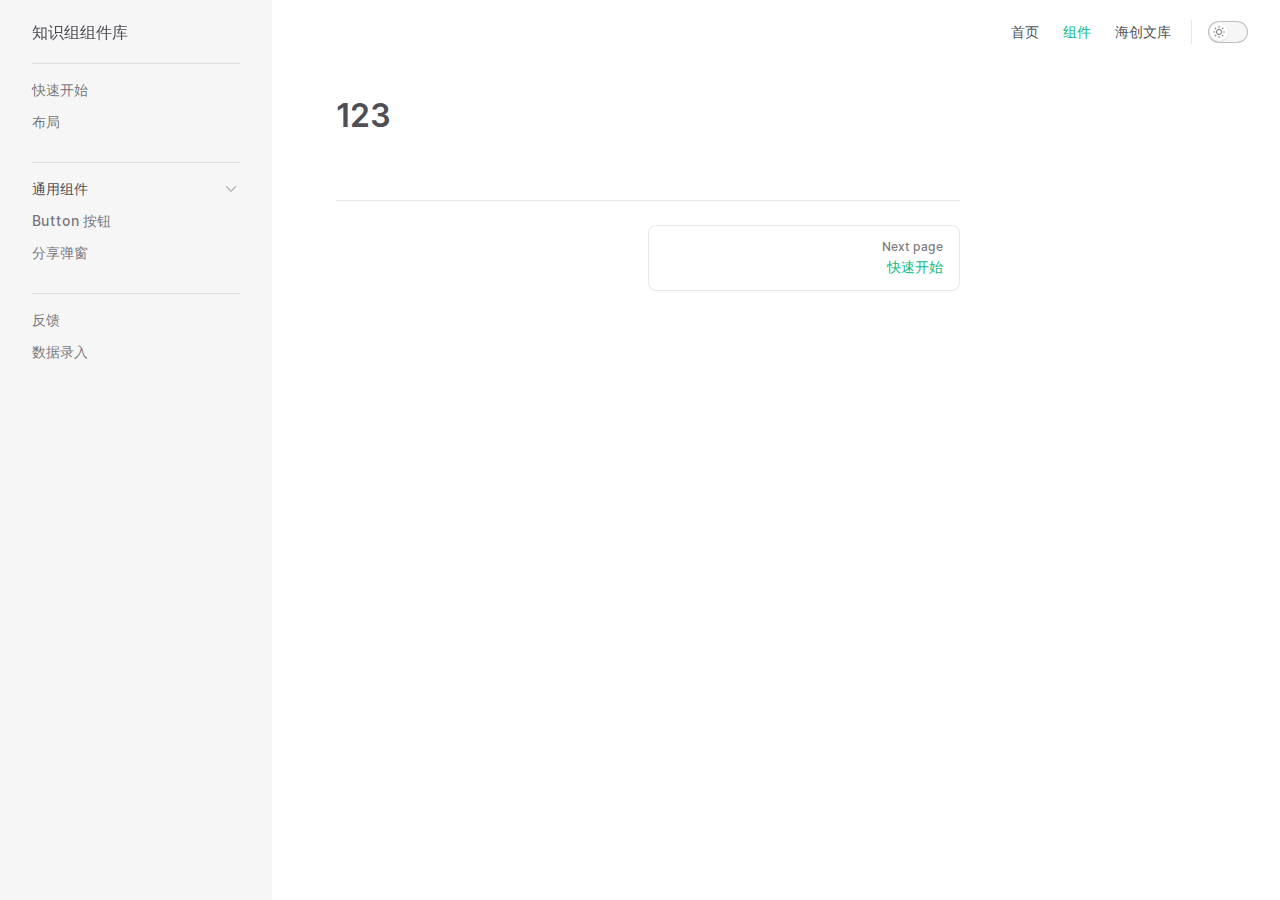
==== components/index.html @ 42d9f1ba "git:pull" ====
<!DOCTYPE html>
<html lang="en-US" dir="ltr">
  <head>
    <meta charset="utf-8">
    <meta name="viewport" content="width=device-width,initial-scale=1">
    <title>123 | hczy-ui</title>
    <meta name="description" content="A VitePress site">
    <link rel="preload stylesheet" href="/assets/style.53aad2ac.css" as="style">
    <link rel="modulepreload" href="/assets/app.c8b54fea.js">
    <link rel="modulepreload" href="/assets/components_index.md.b02fc801.lean.js">
    
    <script id="check-dark-light">(()=>{const e=localStorage.getItem("vitepress-theme-appearance")||"",a=window.matchMedia("(prefers-color-scheme: dark)").matches;(!e||e==="auto"?a:e==="dark")&&document.documentElement.classList.add("dark")})();</script>
  </head>
  <body>
    <div id="app"><div class="Layout" data-v-35c26ed0><!--[--><!--]--><!--[--><span tabindex="-1" data-v-6541619d></span><a href="#VPContent" class="VPSkipLink visually-hidden" data-v-6541619d> Skip to content </a><!--]--><!----><header class="VPNav" data-v-35c26ed0 data-v-e6cbc882><div class="VPNavBar has-sidebar" data-v-e6cbc882 data-v-6816e725><div class="container" data-v-6816e725><div class="title" data-v-6816e725><div class="VPNavBarTitle has-sidebar" data-v-6816e725 data-v-07f332f5><a class="title" href="/" data-v-07f332f5><!--[--><!--]--><!----><!--[-->知识组组件库<!--]--><!--[--><!--]--></a></div></div><div class="content" data-v-6816e725><div class="curtain" data-v-6816e725></div><div class="content-body" data-v-6816e725><!--[--><!--]--><!----><nav aria-labelledby="main-nav-aria-label" class="VPNavBarMenu menu" data-v-6816e725 data-v-8c1210cd><span id="main-nav-aria-label" class="visually-hidden" data-v-8c1210cd>Main Navigation</span><!--[--><!--[--><a class="VPLink link VPNavBarMenuLink" href="/" data-v-8c1210cd data-v-b1c957cc data-v-ef7fca0d><!--[-->首页<!--]--><!----></a><!--]--><!--[--><a class="VPLink link VPNavBarMenuLink active" href="/components/" data-v-8c1210cd data-v-b1c957cc data-v-ef7fca0d><!--[-->组件<!--]--><!----></a><!--]--><!--[--><a class="VPLink link VPNavBarMenuLink" href="https://github.com/..." target="_blank" rel="noreferrer" data-v-8c1210cd data-v-b1c957cc data-v-ef7fca0d><!--[-->海创文库<!--]--><!----></a><!--]--><!--]--></nav><!----><div class="VPNavBarAppearance appearance" data-v-6816e725 data-v-dcaa1253><button class="VPSwitch VPSwitchAppearance" type="button" role="switch" aria-label="toggle dark mode" aria-checked="false" data-v-dcaa1253 data-v-19ba3a77 data-v-4787c10a><span class="check" data-v-4787c10a><span class="icon" data-v-4787c10a><!--[--><svg xmlns="http://www.w3.org/2000/svg" aria-hidden="true" focusable="false" viewbox="0 0 24 24" class="sun" data-v-19ba3a77><path d="M12,18c-3.3,0-6-2.7-6-6s2.7-6,6-6s6,2.7,6,6S15.3,18,12,18zM12,8c-2.2,0-4,1.8-4,4c0,2.2,1.8,4,4,4c2.2,0,4-1.8,4-4C16,9.8,14.2,8,12,8z"></path><path d="M12,4c-0.6,0-1-0.4-1-1V1c0-0.6,0.4-1,1-1s1,0.4,1,1v2C13,3.6,12.6,4,12,4z"></path><path d="M12,24c-0.6,0-1-0.4-1-1v-2c0-0.6,0.4-1,1-1s1,0.4,1,1v2C13,23.6,12.6,24,12,24z"></path><path d="M5.6,6.6c-0.3,0-0.5-0.1-0.7-0.3L3.5,4.9c-0.4-0.4-0.4-1,0-1.4s1-0.4,1.4,0l1.4,1.4c0.4,0.4,0.4,1,0,1.4C6.2,6.5,5.9,6.6,5.6,6.6z"></path><path d="M19.8,20.8c-0.3,0-0.5-0.1-0.7-0.3l-1.4-1.4c-0.4-0.4-0.4-1,0-1.4s1-0.4,1.4,0l1.4,1.4c0.4,0.4,0.4,1,0,1.4C20.3,20.7,20,20.8,19.8,20.8z"></path><path d="M3,13H1c-0.6,0-1-0.4-1-1s0.4-1,1-1h2c0.6,0,1,0.4,1,1S3.6,13,3,13z"></path><path d="M23,13h-2c-0.6,0-1-0.4-1-1s0.4-1,1-1h2c0.6,0,1,0.4,1,1S23.6,13,23,13z"></path><path d="M4.2,20.8c-0.3,0-0.5-0.1-0.7-0.3c-0.4-0.4-0.4-1,0-1.4l1.4-1.4c0.4-0.4,1-0.4,1.4,0s0.4,1,0,1.4l-1.4,1.4C4.7,20.7,4.5,20.8,4.2,20.8z"></path><path d="M18.4,6.6c-0.3,0-0.5-0.1-0.7-0.3c-0.4-0.4-0.4-1,0-1.4l1.4-1.4c0.4-0.4,1-0.4,1.4,0s0.4,1,0,1.4l-1.4,1.4C18.9,6.5,18.6,6.6,18.4,6.6z"></path></svg><svg xmlns="http://www.w3.org/2000/svg" aria-hidden="true" focusable="false" viewbox="0 0 24 24" class="moon" data-v-19ba3a77><path d="M12.1,22c-0.3,0-0.6,0-0.9,0c-5.5-0.5-9.5-5.4-9-10.9c0.4-4.8,4.2-8.6,9-9c0.4,0,0.8,0.2,1,0.5c0.2,0.3,0.2,0.8-0.1,1.1c-2,2.7-1.4,6.4,1.3,8.4c2.1,1.6,5,1.6,7.1,0c0.3-0.2,0.7-0.3,1.1-0.1c0.3,0.2,0.5,0.6,0.5,1c-0.2,2.7-1.5,5.1-3.6,6.8C16.6,21.2,14.4,22,12.1,22zM9.3,4.4c-2.9,1-5,3.6-5.2,6.8c-0.4,4.4,2.8,8.3,7.2,8.7c2.1,0.2,4.2-0.4,5.8-1.8c1.1-0.9,1.9-2.1,2.4-3.4c-2.5,0.9-5.3,0.5-7.5-1.1C9.2,11.4,8.1,7.7,9.3,4.4z"></path></svg><!--]--></span></span></button></div><!----><div class="VPFlyout VPNavBarExtra extra" data-v-6816e725 data-v-fc88e319 data-v-a99ef5df><button type="button" class="button" aria-haspopup="true" aria-expanded="false" aria-label="extra navigation" data-v-a99ef5df><svg xmlns="http://www.w3.org/2000/svg" aria-hidden="true" focusable="false" viewbox="0 0 24 24" class="icon" data-v-a99ef5df><circle cx="12" cy="12" r="2"></circle><circle cx="19" cy="12" r="2"></circle><circle cx="5" cy="12" r="2"></circle></svg></button><div class="menu" data-v-a99ef5df><div class="VPMenu" data-v-a99ef5df data-v-aa92d9ba><!----><!--[--><!--[--><!----><div class="group" data-v-fc88e319><div class="item appearance" data-v-fc88e319><p class="label" data-v-fc88e319>Appearance</p><div class="appearance-action" data-v-fc88e319><button class="VPSwitch VPSwitchAppearance" type="button" role="switch" aria-label="toggle dark mode" aria-checked="false" data-v-fc88e319 data-v-19ba3a77 data-v-4787c10a><span class="check" data-v-4787c10a><span class="icon" data-v-4787c10a><!--[--><svg xmlns="http://www.w3.org/2000/svg" aria-hidden="true" focusable="false" viewbox="0 0 24 24" class="sun" data-v-19ba3a77><path d="M12,18c-3.3,0-6-2.7-6-6s2.7-6,6-6s6,2.7,6,6S15.3,18,12,18zM12,8c-2.2,0-4,1.8-4,4c0,2.2,1.8,4,4,4c2.2,0,4-1.8,4-4C16,9.8,14.2,8,12,8z"></path><path d="M12,4c-0.6,0-1-0.4-1-1V1c0-0.6,0.4-1,1-1s1,0.4,1,1v2C13,3.6,12.6,4,12,4z"></path><path d="M12,24c-0.6,0-1-0.4-1-1v-2c0-0.6,0.4-1,1-1s1,0.4,1,1v2C13,23.6,12.6,24,12,24z"></path><path d="M5.6,6.6c-0.3,0-0.5-0.1-0.7-0.3L3.5,4.9c-0.4-0.4-0.4-1,0-1.4s1-0.4,1.4,0l1.4,1.4c0.4,0.4,0.4,1,0,1.4C6.2,6.5,5.9,6.6,5.6,6.6z"></path><path d="M19.8,20.8c-0.3,0-0.5-0.1-0.7-0.3l-1.4-1.4c-0.4-0.4-0.4-1,0-1.4s1-0.4,1.4,0l1.4,1.4c0.4,0.4,0.4,1,0,1.4C20.3,20.7,20,20.8,19.8,20.8z"></path><path d="M3,13H1c-0.6,0-1-0.4-1-1s0.4-1,1-1h2c0.6,0,1,0.4,1,1S3.6,13,3,13z"></path><path d="M23,13h-2c-0.6,0-1-0.4-1-1s0.4-1,1-1h2c0.6,0,1,0.4,1,1S23.6,13,23,13z"></path><path d="M4.2,20.8c-0.3,0-0.5-0.1-0.7-0.3c-0.4-0.4-0.4-1,0-1.4l1.4-1.4c0.4-0.4,1-0.4,1.4,0s0.4,1,0,1.4l-1.4,1.4C4.7,20.7,4.5,20.8,4.2,20.8z"></path><path d="M18.4,6.6c-0.3,0-0.5-0.1-0.7-0.3c-0.4-0.4-0.4-1,0-1.4l1.4-1.4c0.4-0.4,1-0.4,1.4,0s0.4,1,0,1.4l-1.4,1.4C18.9,6.5,18.6,6.6,18.4,6.6z"></path></svg><svg xmlns="http://www.w3.org/2000/svg" aria-hidden="true" focusable="false" viewbox="0 0 24 24" class="moon" data-v-19ba3a77><path d="M12.1,22c-0.3,0-0.6,0-0.9,0c-5.5-0.5-9.5-5.4-9-10.9c0.4-4.8,4.2-8.6,9-9c0.4,0,0.8,0.2,1,0.5c0.2,0.3,0.2,0.8-0.1,1.1c-2,2.7-1.4,6.4,1.3,8.4c2.1,1.6,5,1.6,7.1,0c0.3-0.2,0.7-0.3,1.1-0.1c0.3,0.2,0.5,0.6,0.5,1c-0.2,2.7-1.5,5.1-3.6,6.8C16.6,21.2,14.4,22,12.1,22zM9.3,4.4c-2.9,1-5,3.6-5.2,6.8c-0.4,4.4,2.8,8.3,7.2,8.7c2.1,0.2,4.2-0.4,5.8-1.8c1.1-0.9,1.9-2.1,2.4-3.4c-2.5,0.9-5.3,0.5-7.5-1.1C9.2,11.4,8.1,7.7,9.3,4.4z"></path></svg><!--]--></span></span></button></div></div></div><!----><!--]--><!--]--></div></div></div><!--[--><!--]--><button type="button" class="VPNavBarHamburger hamburger" aria-label="mobile navigation" aria-expanded="false" aria-controls="VPNavScreen" data-v-6816e725 data-v-3ee3f76e><span class="container" data-v-3ee3f76e><span class="top" data-v-3ee3f76e></span><span class="middle" data-v-3ee3f76e></span><span class="bottom" data-v-3ee3f76e></span></span></button></div></div></div></div><!----></header><div class="VPLocalNav" data-v-35c26ed0 data-v-d2ea4520><button class="menu" aria-expanded="false" aria-controls="VPSidebarNav" data-v-d2ea4520><svg xmlns="http://www.w3.org/2000/svg" aria-hidden="true" focusable="false" viewbox="0 0 24 24" class="menu-icon" data-v-d2ea4520><path d="M17,11H3c-0.6,0-1-0.4-1-1s0.4-1,1-1h14c0.6,0,1,0.4,1,1S17.6,11,17,11z"></path><path d="M21,7H3C2.4,7,2,6.6,2,6s0.4-1,1-1h18c0.6,0,1,0.4,1,1S21.6,7,21,7z"></path><path d="M21,15H3c-0.6,0-1-0.4-1-1s0.4-1,1-1h18c0.6,0,1,0.4,1,1S21.6,15,21,15z"></path><path d="M17,19H3c-0.6,0-1-0.4-1-1s0.4-1,1-1h14c0.6,0,1,0.4,1,1S17.6,19,17,19z"></path></svg><span class="menu-text" data-v-d2ea4520>Menu</span></button><a class="top-link" href="#" data-v-d2ea4520>Return to top</a></div><aside class="VPSidebar" data-v-35c26ed0 data-v-ff3e8127><div class="curtain" data-v-ff3e8127></div><nav class="nav" id="VPSidebarNav" aria-labelledby="sidebar-aria-label" tabindex="-1" data-v-ff3e8127><span class="visually-hidden" id="sidebar-aria-label" data-v-ff3e8127> Sidebar Navigation </span><!--[--><!--]--><!--[--><div class="group" data-v-ff3e8127><section class="VPSidebarItem level-0" data-v-ff3e8127 data-v-0921876a><!----><div class="items" data-v-0921876a><!--[--><div class="VPSidebarItem level-1 is-link" data-v-0921876a data-v-0921876a><div class="item" data-v-0921876a><div class="indicator" data-v-0921876a></div><a class="VPLink link link" href="/" data-v-0921876a data-v-ef7fca0d><!--[--><p class="text" data-v-0921876a>快速开始</p><!--]--><!----></a><!----></div><!----></div><div class="VPSidebarItem level-1 is-link" data-v-0921876a data-v-0921876a><div class="item" data-v-0921876a><div class="indicator" data-v-0921876a></div><a class="VPLink link link" href="/" data-v-0921876a data-v-ef7fca0d><!--[--><p class="text" data-v-0921876a>布局</p><!--]--><!----></a><!----></div><!----></div><!--]--></div></section></div><div class="group" data-v-ff3e8127><section class="VPSidebarItem level-0 collapsible" data-v-ff3e8127 data-v-0921876a><div class="item" role="button" data-v-0921876a><div class="indicator" data-v-0921876a></div><a class="VPLink link" data-v-0921876a data-v-ef7fca0d><!--[--><h2 class="text" data-v-0921876a>通用组件</h2><!--]--><!----></a><div class="caret" role="button" data-v-0921876a><svg xmlns="http://www.w3.org/2000/svg" aria-hidden="true" focusable="false" viewbox="0 0 24 24" class="caret-icon" data-v-0921876a><path d="M9,19c-0.3,0-0.5-0.1-0.7-0.3c-0.4-0.4-0.4-1,0-1.4l5.3-5.3L8.3,6.7c-0.4-0.4-0.4-1,0-1.4s1-0.4,1.4,0l6,6c0.4,0.4,0.4,1,0,1.4l-6,6C9.5,18.9,9.3,19,9,19z"></path></svg></div></div><div class="items" data-v-0921876a><!--[--><div class="VPSidebarItem level-1 is-link" data-v-0921876a data-v-0921876a><div class="item" data-v-0921876a><div class="indicator" data-v-0921876a></div><a class="VPLink link link" href="/components/button/" data-v-0921876a data-v-ef7fca0d><!--[--><p class="text" data-v-0921876a>Button 按钮</p><!--]--><!----></a><!----></div><!----></div><div class="VPSidebarItem level-1 is-link" data-v-0921876a data-v-0921876a><div class="item" data-v-0921876a><div class="indicator" data-v-0921876a></div><a class="VPLink link link" href="/" data-v-0921876a data-v-ef7fca0d><!--[--><p class="text" data-v-0921876a>分享弹窗</p><!--]--><!----></a><!----></div><!----></div><!--]--></div></section></div><div class="group" data-v-ff3e8127><section class="VPSidebarItem level-0" data-v-ff3e8127 data-v-0921876a><!----><div class="items" data-v-0921876a><!--[--><div class="VPSidebarItem level-1" data-v-0921876a data-v-0921876a><div class="item" role="button" data-v-0921876a><div class="indicator" data-v-0921876a></div><a class="VPLink link" data-v-0921876a data-v-ef7fca0d><!--[--><p class="text" data-v-0921876a>反馈</p><!--]--><!----></a><!----></div><!----></div><div class="VPSidebarItem level-1" data-v-0921876a data-v-0921876a><div class="item" role="button" data-v-0921876a><div class="indicator" data-v-0921876a></div><a class="VPLink link" data-v-0921876a data-v-ef7fca0d><!--[--><p class="text" data-v-0921876a>数据录入</p><!--]--><!----></a><!----></div><!----></div><!--]--></div></section></div><!--]--><!--[--><!--]--></nav></aside><div class="VPContent has-sidebar" id="VPContent" data-v-35c26ed0 data-v-f204a556><div class="VPDoc has-sidebar has-aside" data-v-f204a556 data-v-3bc36cd4><div class="container" data-v-3bc36cd4><div class="aside" data-v-3bc36cd4><div class="aside-curtain" data-v-3bc36cd4></div><div class="aside-container" data-v-3bc36cd4><div class="aside-content" data-v-3bc36cd4><div class="VPDocAside" data-v-3bc36cd4 data-v-aeb160ab><!--[--><!--]--><!--[--><!--]--><div class="VPDocAsideOutline" data-v-aeb160ab data-v-89759b19><div class="content" data-v-89759b19><div class="outline-marker" data-v-89759b19></div><div class="outline-title" data-v-89759b19>In hac pagina</div><nav aria-labelledby="doc-outline-aria-label" data-v-89759b19><span class="visually-hidden" id="doc-outline-aria-label" data-v-89759b19> Table of Contents for current page </span><ul class="root" data-v-89759b19 data-v-a5b9d66e><!--[--><!--]--></ul></nav></div></div><!--[--><!--]--><div class="spacer" data-v-aeb160ab></div><!--[--><!--]--><!----><!--[--><!--]--><!--[--><!--]--></div></div></div></div><div class="content" data-v-3bc36cd4><div class="content-container" data-v-3bc36cd4><!--[--><!--]--><main class="main" data-v-3bc36cd4><div style="position:relative;" class="vp-doc _components_index" data-v-3bc36cd4><div><h1 id="_123" tabindex="-1">123 <a class="header-anchor" href="#_123" aria-hidden="true">#</a></h1></div></div></main><!--[--><!--]--><footer class="VPDocFooter" data-v-3bc36cd4 data-v-ddb87cfe><!----><div class="prev-next" data-v-ddb87cfe><div class="pager" data-v-ddb87cfe><!----></div><div class="pager" data-v-ddb87cfe><a class="pager-link next" href="/" data-v-ddb87cfe><span class="desc" data-v-ddb87cfe>Next page</span><span class="title" data-v-ddb87cfe>快速开始</span></a></div></div></footer><!--[--><!--]--></div></div></div></div></div><!----><!--[--><!--]--></div></div>
    <script>__VP_HASH_MAP__ = JSON.parse("{\"components_index.md\":\"b02fc801\",\"index.md\":\"1f86c9ad\",\"components_button_index.md\":\"ef68890c\"}")</script>
    <script type="module" async src="/assets/app.c8b54fea.js"></script>
    
  </body>
</html>
---- assets/style.53aad2ac.css ----
@font-face{font-family:Inter var;font-weight:100 900;font-display:swap;font-style:normal;font-named-instance:"Regular";src:url(/assets/inter-roman-cyrillic.5f2c6c8c.woff2) format("woff2");unicode-range:U+0301,U+0400-045F,U+0490-0491,U+04B0-04B1,U+2116}@font-face{font-family:Inter var;font-weight:100 900;font-display:swap;font-style:normal;font-named-instance:"Regular";src:url(/assets/inter-roman-cyrillic-ext.e75737ce.woff2) format("woff2");unicode-range:U+0460-052F,U+1C80-1C88,U+20B4,U+2DE0-2DFF,U+A640-A69F,U+FE2E-FE2F}@font-face{font-family:Inter var;font-weight:100 900;font-display:swap;font-style:normal;font-named-instance:"Regular";src:url(/assets/inter-roman-greek.d5a6d92a.woff2) format("woff2");unicode-range:U+0370-03FF}@font-face{font-family:Inter var;font-weight:100 900;font-display:swap;font-style:normal;font-named-instance:"Regular";src:url(/assets/inter-roman-greek-ext.ab0619bc.woff2) format("woff2");unicode-range:U+1F00-1FFF}@font-face{font-family:Inter var;font-weight:100 900;font-display:swap;font-style:normal;font-named-instance:"Regular";src:url(/assets/inter-roman-latin.2ed14f66.woff2) format("woff2");unicode-range:U+0000-00FF,U+0131,U+0152-0153,U+02BB-02BC,U+02C6,U+02DA,U+02DC,U+2000-206F,U+2074,U+20AC,U+2122,U+2191,U+2193,U+2212,U+2215,U+FEFF,U+FFFD}@font-face{font-family:Inter var;font-weight:100 900;font-display:swap;font-style:normal;font-named-instance:"Regular";src:url(/assets/inter-roman-latin-ext.0030eebd.woff2) format("woff2");unicode-range:U+0100-024F,U+0259,U+1E00-1EFF,U+2020,U+20A0-20AB,U+20AD-20CF,U+2113,U+2C60-2C7F,U+A720-A7FF}@font-face{font-family:Inter var;font-weight:100 900;font-display:swap;font-style:normal;font-named-instance:"Regular";src:url(/assets/inter-roman-vietnamese.14ce25a6.woff2) format("woff2");unicode-range:U+0102-0103,U+0110-0111,U+0128-0129,U+0168-0169,U+01A0-01A1,U+01AF-01B0,U+1EA0-1EF9,U+20AB}@font-face{font-family:Inter var;font-weight:100 900;font-display:swap;font-style:italic;font-named-instance:"Italic";src:url(/assets/inter-italic-cyrillic.ea42a392.woff2) format("woff2");unicode-range:U+0301,U+0400-045F,U+0490-0491,U+04B0-04B1,U+2116}@font-face{font-family:Inter var;font-weight:100 900;font-display:swap;font-style:italic;font-named-instance:"Italic";src:url(/assets/inter-italic-cyrillic-ext.33bd5a8e.woff2) format("woff2");unicode-range:U+0460-052F,U+1C80-1C88,U+20B4,U+2DE0-2DFF,U+A640-A69F,U+FE2E-FE2F}@font-face{font-family:Inter var;font-weight:100 900;font-display:swap;font-style:italic;font-named-instance:"Italic";src:url(/assets/inter-italic-greek.8f4463c4.woff2) format("woff2");unicode-range:U+0370-03FF}@font-face{font-family:Inter var;font-weight:100 900;font-display:swap;font-style:italic;font-named-instance:"Italic";src:url(/assets/inter-italic-greek-ext.4fbe9427.woff2) format("woff2");unicode-range:U+1F00-1FFF}@font-face{font-family:Inter var;font-weight:100 900;font-display:swap;font-style:italic;font-named-instance:"Italic";src:url(/assets/inter-italic-latin.bd3b6f56.woff2) format("woff2");unicode-range:U+0000-00FF,U+0131,U+0152-0153,U+02BB-02BC,U+02C6,U+02DA,U+02DC,U+2000-206F,U+2074,U+20AC,U+2122,U+2191,U+2193,U+2212,U+2215,U+FEFF,U+FFFD}@font-face{font-family:Inter var;font-weight:100 900;font-display:swap;font-style:italic;font-named-instance:"Italic";src:url(/assets/inter-italic-latin-ext.bd8920cc.woff2) format("woff2");unicode-range:U+0100-024F,U+0259,U+1E00-1EFF,U+2020,U+20A0-20AB,U+20AD-20CF,U+2113,U+2C60-2C7F,U+A720-A7FF}@font-face{font-family:Inter var;font-weight:100 900;font-display:swap;font-style:italic;font-named-instance:"Italic";src:url(/assets/inter-italic-vietnamese.6ce511fb.woff2) format("woff2");unicode-range:U+0102-0103,U+0110-0111,U+0128-0129,U+0168-0169,U+01A0-01A1,U+01AF-01B0,U+1EA0-1EF9,U+20AB}:root{--vp-c-white: #ffffff;--vp-c-black: #000000;--vp-c-gray: #8e8e93;--vp-c-text-light-1: rgba(60, 60, 67, .92);--vp-c-text-light-2: rgba(60, 60, 67, .7);--vp-c-text-light-3: rgba(60, 60, 67, .33);--vp-c-text-dark-1: rgba(255, 255, 245, .86);--vp-c-text-dark-2: rgba(235, 235, 245, .6);--vp-c-text-dark-3: rgba(235, 235, 245, .38);--vp-c-green: #10b981;--vp-c-green-light: #34d399;--vp-c-green-lighter: #6ee7b7;--vp-c-green-dark: #059669;--vp-c-green-darker: #047857;--vp-c-green-dimm-1: rgba(16, 185, 129, .05);--vp-c-green-dimm-2: rgba(16, 185, 129, .2);--vp-c-green-dimm-3: rgba(16, 185, 129, .5);--vp-c-yellow: #eab308;--vp-c-yellow-light: #facc15;--vp-c-yellow-lighter: #fde047;--vp-c-yellow-dark: #ca8a04;--vp-c-yellow-darker: #a16207;--vp-c-yellow-dimm-1: rgba(234, 179, 8, .05);--vp-c-yellow-dimm-2: rgba(234, 179, 8, .2);--vp-c-yellow-dimm-3: rgba(234, 179, 8, .5);--vp-c-red: #f43f5e;--vp-c-red-light: #fb7185;--vp-c-red-lighter: #fda4af;--vp-c-red-dark: #e11d48;--vp-c-red-darker: #be123c;--vp-c-red-dimm-1: rgba(244, 63, 94, .05);--vp-c-red-dimm-2: rgba(244, 63, 94, .2);--vp-c-red-dimm-3: rgba(244, 63, 94, .5);--vp-c-sponsor: #db2777}:root{--vp-c-bg: #ffffff;--vp-c-bg-elv: #ffffff;--vp-c-bg-elv-up: #ffffff;--vp-c-bg-elv-down: #f6f6f7;--vp-c-bg-elv-mute: #f6f6f7;--vp-c-bg-soft: #f6f6f7;--vp-c-bg-soft-up: #ffffff;--vp-c-bg-soft-down: #e3e3e5;--vp-c-bg-soft-mute: #e3e3e5;--vp-c-bg-alt: #f6f6f7;--vp-c-border: rgba(60, 60, 67, .29);--vp-c-divider: rgba(60, 60, 67, .12);--vp-c-gutter: rgba(60, 60, 67, .12);--vp-c-neutral: var(--vp-c-black);--vp-c-neutral-inverse: var(--vp-c-white);--vp-c-text-1: var(--vp-c-text-light-1);--vp-c-text-2: var(--vp-c-text-light-2);--vp-c-text-3: var(--vp-c-text-light-3);--vp-c-text-inverse-1: var(--vp-c-text-dark-1);--vp-c-text-inverse-2: var(--vp-c-text-dark-2);--vp-c-text-inverse-3: var(--vp-c-text-dark-3);--vp-c-text-code: #476582;--vp-c-brand: var(--vp-c-green);--vp-c-brand-light: var(--vp-c-green-light);--vp-c-brand-lighter: var(--vp-c-green-lighter);--vp-c-brand-dark: var(--vp-c-green-dark);--vp-c-brand-darker: var(--vp-c-green-darker);--vp-c-mute: #f6f6f7;--vp-c-mute-light: #f9f9fc;--vp-c-mute-lighter: #ffffff;--vp-c-mute-dark: #e3e3e5;--vp-c-mute-darker: #d7d7d9}.dark{--vp-c-bg: #1e1e20;--vp-c-bg-elv: #252529;--vp-c-bg-elv-up: #313136;--vp-c-bg-elv-down: #1e1e20;--vp-c-bg-elv-mute: #313136;--vp-c-bg-soft: #252529;--vp-c-bg-soft-up: #313136;--vp-c-bg-soft-down: #1e1e20;--vp-c-bg-soft-mute: #313136;--vp-c-bg-alt: #161618;--vp-c-border: rgba(82, 82, 89, .68);--vp-c-divider: rgba(82, 82, 89, .32);--vp-c-gutter: #000000;--vp-c-neutral: var(--vp-c-white);--vp-c-neutral-inverse: var(--vp-c-black);--vp-c-text-1: var(--vp-c-text-dark-1);--vp-c-text-2: var(--vp-c-text-dark-2);--vp-c-text-3: var(--vp-c-text-dark-3);--vp-c-text-inverse-1: var(--vp-c-text-light-1);--vp-c-text-inverse-2: var(--vp-c-text-light-2);--vp-c-text-inverse-3: var(--vp-c-text-light-3);--vp-c-text-code: #c9def1;--vp-c-mute: #313136;--vp-c-mute-light: #3a3a3c;--vp-c-mute-lighter: #505053;--vp-c-mute-dark: #2c2c30;--vp-c-mute-darker: #252529}:root{--vp-font-family-base: "Inter var", "Inter", ui-sans-serif, system-ui, -apple-system, BlinkMacSystemFont, "Segoe UI", Roboto, "Helvetica Neue", Helvetica, Arial, "Noto Sans", sans-serif, "Apple Color Emoji", "Segoe UI Emoji", "Segoe UI Symbol", "Noto Color Emoji";--vp-font-family-mono: ui-monospace, SFMono-Regular, "SF Mono", Menlo, Monaco, Consolas, "Liberation Mono", "Courier New", monospace}:root{--vp-shadow-1: 0 1px 2px rgba(0, 0, 0, .04), 0 1px 2px rgba(0, 0, 0, .06);--vp-shadow-2: 0 3px 12px rgba(0, 0, 0, .07), 0 1px 4px rgba(0, 0, 0, .07);--vp-shadow-3: 0 12px 32px rgba(0, 0, 0, .1), 0 2px 6px rgba(0, 0, 0, .08);--vp-shadow-4: 0 14px 44px rgba(0, 0, 0, .12), 0 3px 9px rgba(0, 0, 0, .12);--vp-shadow-5: 0 18px 56px rgba(0, 0, 0, .16), 0 4px 12px rgba(0, 0, 0, .16)}:root{--vp-z-index-local-nav: 10;--vp-z-index-nav: 20;--vp-z-index-layout-top: 30;--vp-z-index-backdrop: 40;--vp-z-index-sidebar: 50;--vp-z-index-footer: 60}:root{--vp-icon-copy: url("data:image/svg+xml,%3Csvg xmlns='http://www.w3.org/2000/svg' fill='none' height='20' width='20' stroke='rgba(128,128,128,1)' stroke-width='2' viewBox='0 0 24 24'%3E%3Cpath stroke-linecap='round' stroke-linejoin='round' d='M9 5H7a2 2 0 0 0-2 2v12a2 2 0 0 0 2 2h10a2 2 0 0 0 2-2V7a2 2 0 0 0-2-2h-2M9 5a2 2 0 0 0 2 2h2a2 2 0 0 0 2-2M9 5a2 2 0 0 1 2-2h2a2 2 0 0 1 2 2'/%3E%3C/svg%3E");--vp-icon-copied: url("data:image/svg+xml,%3Csvg xmlns='http://www.w3.org/2000/svg' fill='none' height='20' width='20' stroke='rgba(128,128,128,1)' stroke-width='2' viewBox='0 0 24 24'%3E%3Cpath stroke-linecap='round' stroke-linejoin='round' d='M9 5H7a2 2 0 0 0-2 2v12a2 2 0 0 0 2 2h10a2 2 0 0 0 2-2V7a2 2 0 0 0-2-2h-2M9 5a2 2 0 0 0 2 2h2a2 2 0 0 0 2-2M9 5a2 2 0 0 1 2-2h2a2 2 0 0 1 2 2m-6 9 2 2 4-4'/%3E%3C/svg%3E")}:root{--vp-layout-max-width: 1440px}:root{--vp-code-line-height: 1.7;--vp-code-font-size: .875em;--vp-code-block-color: var(--vp-c-text-dark-1);--vp-code-block-bg: #292b30;--vp-code-block-divider-color: #000000;--vp-code-line-highlight-color: rgba(0, 0, 0, .5);--vp-code-line-number-color: var(--vp-c-text-dark-3);--vp-code-line-diff-add-color: var(--vp-c-green-dimm-2);--vp-code-line-diff-add-symbol-color: var(--vp-c-green);--vp-code-line-diff-remove-color: var(--vp-c-red-dimm-2);--vp-code-line-diff-remove-symbol-color: var(--vp-c-red);--vp-code-line-warning-color: var(--vp-c-yellow-dimm-2);--vp-code-line-error-color: var(--vp-c-red-dimm-2);--vp-code-copy-code-hover-bg: rgba(255, 255, 255, .05);--vp-code-copy-code-active-text: var(--vp-c-text-dark-2);--vp-code-tab-divider: var(--vp-code-block-divider-color);--vp-code-tab-text-color: var(--vp-c-text-dark-2);--vp-code-tab-bg: var(--vp-code-block-bg);--vp-code-tab-hover-text-color: var(--vp-c-text-dark-1);--vp-code-tab-active-text-color: var(--vp-c-text-dark-1);--vp-code-tab-active-bar-color: var(--vp-c-brand)}.dark{--vp-code-block-bg: #161618}:root{--vp-button-brand-border: var(--vp-c-brand-lighter);--vp-button-brand-text: var(--vp-c-white);--vp-button-brand-bg: var(--vp-c-brand);--vp-button-brand-hover-border: var(--vp-c-brand-lighter);--vp-button-brand-hover-text: var(--vp-c-white);--vp-button-brand-hover-bg: var(--vp-c-brand-dark);--vp-button-brand-active-border: var(--vp-c-brand-lighter);--vp-button-brand-active-text: var(--vp-c-white);--vp-button-brand-active-bg: var(--vp-c-brand-darker);--vp-button-alt-border: var(--vp-c-border);--vp-button-alt-text: var(--vp-c-neutral);--vp-button-alt-bg: var(--vp-c-mute);--vp-button-alt-hover-border: var(--vp-c-border);--vp-button-alt-hover-text: var(--vp-c-neutral);--vp-button-alt-hover-bg: var(--vp-c-mute-dark);--vp-button-alt-active-border: var(--vp-c-border);--vp-button-alt-active-text: var(--vp-c-neutral);--vp-button-alt-active-bg: var(--vp-c-mute-darker);--vp-button-sponsor-border: var(--vp-c-gray-light-3);--vp-button-sponsor-text: var(--vp-c-text-light-2);--vp-button-sponsor-bg: transparent;--vp-button-sponsor-hover-border: var(--vp-c-sponsor);--vp-button-sponsor-hover-text: var(--vp-c-sponsor);--vp-button-sponsor-hover-bg: transparent;--vp-button-sponsor-active-border: var(--vp-c-sponsor);--vp-button-sponsor-active-text: var(--vp-c-sponsor);--vp-button-sponsor-active-bg: transparent}.dark{--vp-button-sponsor-border: var(--vp-c-gray-dark-1);--vp-button-sponsor-text: var(--vp-c-text-dark-2)}:root{--vp-custom-block-font-size: 14px;--vp-custom-block-code-font-size: 13px;--vp-custom-block-info-border: var(--vp-c-border);--vp-custom-block-info-text: var(--vp-c-text-2);--vp-custom-block-info-bg: var(--vp-c-bg-soft);--vp-custom-block-info-code-bg: var(--vp-c-mute);--vp-custom-block-tip-border: var(--vp-c-green-dimm-3);--vp-custom-block-tip-text: var(--vp-c-green);--vp-custom-block-tip-bg: var(--vp-c-green-dimm-1);--vp-custom-block-tip-code-bg: var(--vp-custom-block-tip-bg);--vp-custom-block-warning-border: var(--vp-c-yellow-dimm-3);--vp-custom-block-warning-text: var(--vp-c-yellow);--vp-custom-block-warning-bg: var(--vp-c-yellow-dimm-1);--vp-custom-block-warning-code-bg: var(--vp-custom-block-warning-bg);--vp-custom-block-danger-border: var(--vp-c-red-dimm-3);--vp-custom-block-danger-text: var(--vp-c-red);--vp-custom-block-danger-bg: var(--vp-c-red-dimm-1);--vp-custom-block-danger-code-bg: var(--vp-custom-block-danger-bg);--vp-custom-block-details-border: var(--vp-custom-block-info-border);--vp-custom-block-details-text: var(--vp-custom-block-info-text);--vp-custom-block-details-bg: var(--vp-custom-block-info-bg);--vp-custom-block-details-code-bg: var(--vp-custom-block-details-bg)}:root{--vp-input-border-color: var(--vp-c-border);--vp-input-bg-color: var(--vp-c-bg-alt);--vp-input-hover-border-color: var(--vp-c-gray);--vp-input-switch-bg-color: var(--vp-c-mute)}:root{--vp-nav-height: 64px;--vp-nav-bg-color: var(--vp-c-bg);--vp-nav-screen-bg-color: var(--vp-c-bg)}:root{--vp-local-nav-bg-color: var(--vp-c-bg)}:root{--vp-sidebar-width: 272px;--vp-sidebar-bg-color: var(--vp-c-bg-alt)}:root{--vp-backdrop-bg-color: rgba(0, 0, 0, .6)}:root{--vp-home-hero-name-color: var(--vp-c-brand);--vp-home-hero-name-background: transparent;--vp-home-hero-image-background-image: none;--vp-home-hero-image-filter: none}:root{--vp-badge-info-border: var(--vp-c-border);--vp-badge-info-text: var(--vp-c-text-2);--vp-badge-info-bg: var(--vp-c-bg-soft);--vp-badge-tip-border: var(--vp-c-green-dark);--vp-badge-tip-text: var(--vp-c-green);--vp-badge-tip-bg: var(--vp-c-green-dimm-1);--vp-badge-warning-border: var(--vp-c-yellow-dark);--vp-badge-warning-text: var(--vp-c-yellow);--vp-badge-warning-bg: var(--vp-c-yellow-dimm-1);--vp-badge-danger-border: var(--vp-c-red-dark);--vp-badge-danger-text: var(--vp-c-red);--vp-badge-danger-bg: var(--vp-c-red-dimm-1)}:root{--vp-carbon-ads-text-color: var(--vp-c-text-1);--vp-carbon-ads-poweredby-color: var(--vp-c-text-2);--vp-carbon-ads-bg-color: var(--vp-c-bg-soft);--vp-carbon-ads-hover-text-color: var(--vp-c-brand);--vp-carbon-ads-hover-poweredby-color: var(--vp-c-text-1)}*,:before,:after{box-sizing:border-box}html{line-height:1.4;font-size:16px;-webkit-text-size-adjust:100%}html.dark{color-scheme:dark}body{margin:0;width:100%;min-width:320px;min-height:100vh;line-height:24px;font-family:var(--vp-font-family-base);font-size:16px;font-weight:400;color:var(--vp-c-text-1);background-color:var(--vp-c-bg);direction:ltr;font-synthesis:none;text-rendering:optimizeLegibility;-webkit-font-smoothing:antialiased;-moz-osx-font-smoothing:grayscale}main{display:block}h1,h2,h3,h4,h5,h6{margin:0;line-height:24px;font-size:16px;font-weight:400}p{margin:0}strong,b{font-weight:600}a,area,button,[role=button],input,label,select,summary,textarea{touch-action:manipulation}a{color:inherit;text-decoration:inherit}ol,ul{list-style:none;margin:0;padding:0}blockquote{margin:0}pre,code,kbd,samp{font-family:var(--vp-font-family-mono)}img,svg,video,canvas,audio,iframe,embed,object{display:block}figure{margin:0}img,video{max-width:100%;height:auto}button,input,optgroup,select,textarea{border:0;padding:0;line-height:inherit;color:inherit}button{padding:0;font-family:inherit;background-color:transparent;background-image:none}button:enabled,[role=button]:enabled{cursor:pointer}button:focus,button:focus-visible{outline:1px dotted;outline:4px auto -webkit-focus-ring-color}button:focus:not(:focus-visible){outline:none!important}input:focus,textarea:focus,select:focus{outline:none}table{border-collapse:collapse}input{background-color:transparent}input:-ms-input-placeholder,textarea:-ms-input-placeholder{color:var(--vp-c-text-3)}input::-ms-input-placeholder,textarea::-ms-input-placeholder{color:var(--vp-c-text-3)}input::placeholder,textarea::placeholder{color:var(--vp-c-text-3)}input::-webkit-outer-spin-button,input::-webkit-inner-spin-button{-webkit-appearance:none;margin:0}input[type=number]{-moz-appearance:textfield}textarea{resize:vertical}select{-webkit-appearance:none}fieldset{margin:0;padding:0}h1,h2,h3,h4,h5,h6,li,p{overflow-wrap:break-word}vite-error-overlay{z-index:9999}.visually-hidden{position:absolute;width:1px;height:1px;white-space:nowrap;clip:rect(0 0 0 0);clip-path:inset(50%);overflow:hidden}.custom-block{border:1px solid transparent;border-radius:8px;padding:16px 16px 8px;line-height:24px;font-size:var(--vp-custom-block-font-size);color:var(--vp-c-text-2)}.custom-block.info{border-color:var(--vp-custom-block-info-border);color:var(--vp-custom-block-info-text);background-color:var(--vp-custom-block-info-bg)}.custom-block.info code{background-color:var(--vp-custom-block-info-code-bg)}.custom-block.tip{border-color:var(--vp-custom-block-tip-border);color:var(--vp-custom-block-tip-text);background-color:var(--vp-custom-block-tip-bg)}.custom-block.tip code{background-color:var(--vp-custom-block-tip-code-bg)}.custom-block.warning{border-color:var(--vp-custom-block-warning-border);color:var(--vp-custom-block-warning-text);background-color:var(--vp-custom-block-warning-bg)}.custom-block.warning code{background-color:var(--vp-custom-block-warning-code-bg)}.custom-block.danger{border-color:var(--vp-custom-block-danger-border);color:var(--vp-custom-block-danger-text);background-color:var(--vp-custom-block-danger-bg)}.custom-block.danger code{background-color:var(--vp-custom-block-danger-code-bg)}.custom-block.details{border-color:var(--vp-custom-block-details-border);color:var(--vp-custom-block-details-text);background-color:var(--vp-custom-block-details-bg)}.custom-block.details code{background-color:var(--vp-custom-block-details-code-bg)}.custom-block-title{font-weight:700}.custom-block p+p{margin:8px 0}.custom-block.details summary{margin:0 0 8px;font-weight:700;cursor:pointer}.custom-block.details summary+p{margin:8px 0}.custom-block a{color:inherit;font-weight:600;text-decoration:underline;transition:opacity .25s}.custom-block a:hover{opacity:.6}.custom-block code{font-size:var(--vp-custom-block-code-font-size)}.dark .vp-code-light{display:none}html:not(.dark) .vp-code-dark{display:none}.vp-code-group{margin-top:16px}.vp-code-group .tabs{position:relative;display:flex;margin-right:-24px;margin-left:-24px;padding:0 12px;background-color:var(--vp-code-tab-bg);overflow-x:auto;overflow-y:hidden}.vp-code-group .tabs:after{position:absolute;right:0;bottom:0;left:0;height:1px;background-color:var(--vp-code-tab-divider);content:""}@media (min-width: 640px){.vp-code-group .tabs{margin-right:0;margin-left:0;border-radius:8px 8px 0 0}}.vp-code-group .tabs input{position:absolute;opacity:0;pointer-events:none}.vp-code-group .tabs label{position:relative;display:inline-block;border-bottom:1px solid transparent;padding:0 12px;line-height:48px;font-size:14px;font-weight:500;color:var(--vp-code-tab-text-color);background-color:var(--vp-code-tab-bg);white-space:nowrap;cursor:pointer;transition:color .25s}.vp-code-group .tabs label:after{position:absolute;right:8px;bottom:-1px;left:8px;z-index:10;height:1px;content:"";background-color:transparent;transition:background-color .25s}.vp-code-group label:hover{color:var(--vp-code-tab-hover-text-color)}.vp-code-group input:checked+label{color:var(--vp-code-tab-active-text-color)}.vp-code-group input:checked+label:after{background-color:var(--vp-code-tab-active-bar-color)}.vp-code-group div[class*=language-]{display:none;margin-top:0!important;border-top-left-radius:0!important;border-top-right-radius:0!important}.vp-code-group div[class*=language-].active{display:block}.vp-doc h1,.vp-doc h2,.vp-doc h3,.vp-doc h4,.vp-doc h5,.vp-doc h6{position:relative;font-weight:600;outline:none}.vp-doc h1{letter-spacing:-.02em;line-height:40px;font-size:28px}.vp-doc h2{margin:48px 0 16px;border-top:1px solid var(--vp-c-divider);padding-top:24px;letter-spacing:-.02em;line-height:32px;font-size:24px}.vp-doc h3{margin:32px 0 0;letter-spacing:-.01em;line-height:28px;font-size:20px}.vp-doc .header-anchor{float:left;margin-left:-.87em;padding-right:.23em;font-weight:500;user-select:none;opacity:0;transition:color .25s,opacity .25s}.vp-doc h1:hover .header-anchor,.vp-doc h1 .header-anchor:focus,.vp-doc h2:hover .header-anchor,.vp-doc h2 .header-anchor:focus,.vp-doc h3:hover .header-anchor,.vp-doc h3 .header-anchor:focus,.vp-doc h4:hover .header-anchor,.vp-doc h4 .header-anchor:focus,.vp-doc h5:hover .header-anchor,.vp-doc h5 .header-anchor:focus,.vp-doc h6:hover .header-anchor,.vp-doc h6 .header-anchor:focus{opacity:1}@media (min-width: 768px){.vp-doc h1{letter-spacing:-.02em;line-height:40px;font-size:32px}}.vp-doc p,.vp-doc summary{margin:16px 0}.vp-doc p{line-height:28px}.vp-doc blockquote{margin:16px 0;border-left:2px solid var(--vp-c-divider);padding-left:16px;transition:border-color .5s}.vp-doc blockquote>p{margin:0;font-size:16px;color:var(--vp-c-text-2);transition:color .5s}.vp-doc a{font-weight:500;color:var(--vp-c-brand);text-decoration-style:dotted;transition:color .25s}.vp-doc a:hover{color:var(--vp-c-brand-dark)}.vp-doc strong{font-weight:600}.vp-doc ul,.vp-doc ol{padding-left:1.25rem;margin:16px 0}.vp-doc ul{list-style:disc}.vp-doc ol{list-style:decimal}.vp-doc li+li{margin-top:8px}.vp-doc li>ol,.vp-doc li>ul{margin:8px 0 0}.vp-doc table{display:block;border-collapse:collapse;margin:20px 0;overflow-x:auto}.vp-doc tr{border-top:1px solid var(--vp-c-divider);transition:background-color .5s}.vp-doc tr:nth-child(2n){background-color:var(--vp-c-bg-soft)}.vp-doc th,.vp-doc td{border:1px solid var(--vp-c-divider);padding:8px 16px}.vp-doc th{text-align:left;font-size:14px;font-weight:600;color:var(--vp-c-text-2);background-color:var(--vp-c-bg-soft)}.vp-doc td{font-size:14px}.vp-doc hr{margin:16px 0;border:none;border-top:1px solid var(--vp-c-divider)}.vp-doc .custom-block{margin:16px 0}.vp-doc .custom-block p{margin:8px 0;line-height:24px}.vp-doc .custom-block p:first-child{margin:0}.vp-doc .custom-block a{color:inherit;font-weight:600;text-decoration:underline;transition:opacity .25s}.vp-doc .custom-block a:hover{opacity:.6}.vp-doc .custom-block code{font-size:var(--vp-custom-block-code-font-size);font-weight:700;color:inherit}.vp-doc .custom-block div[class*=language-]{margin:8px 0}.vp-doc .custom-block div[class*=language-] code{font-weight:400;background-color:transparent}.vp-doc :not(pre,h1,h2,h3,h4,h5,h6)>code{font-size:var(--vp-code-font-size)}.vp-doc :not(pre)>code{border-radius:4px;padding:3px 6px;color:var(--vp-c-text-code);background-color:var(--vp-c-mute);transition:color .5s,background-color .5s}.vp-doc h1>code,.vp-doc h2>code,.vp-doc h3>code{font-size:.9em}.vp-doc a>code{color:var(--vp-c-brand);transition:color .25s}.vp-doc a:hover>code{color:var(--vp-c-brand-dark)}.vp-doc div[class*=language-]{position:relative;margin:16px -24px;background-color:var(--vp-code-block-bg);overflow-x:auto;transition:background-color .5s}@media (min-width: 640px){.vp-doc div[class*=language-]{border-radius:8px;margin:16px 0}}@media (max-width: 639px){.vp-doc li div[class*=language-]{border-radius:8px 0 0 8px}}.vp-doc div[class*=language-]+div[class*=language-],.vp-doc div[class$=-api]+div[class*=language-],.vp-doc div[class*=language-]+div[class$=-api]>div[class*=language-]{margin-top:-8px}.vp-doc [class*=language-] pre,.vp-doc [class*=language-] code{direction:ltr;text-align:left;white-space:pre;word-spacing:normal;word-break:normal;word-wrap:normal;-moz-tab-size:4;-o-tab-size:4;tab-size:4;-webkit-hyphens:none;-moz-hyphens:none;-ms-hyphens:none;hyphens:none}.vp-doc [class*=language-] pre{position:relative;z-index:1;margin:0;padding:16px 0;background:transparent;overflow-x:auto}.vp-doc [class*=language-] code{display:block;padding:0 24px;width:fit-content;min-width:100%;line-height:var(--vp-code-line-height);font-size:var(--vp-code-font-size);color:var(--vp-code-block-color);transition:color .5s}.vp-doc [class*=language-] code .highlighted{background-color:var(--vp-code-line-highlight-color);transition:background-color .5s;margin:0 -24px;padding:0 24px;width:calc(100% + 48px);display:inline-block}.vp-doc [class*=language-] code .highlighted.error{background-color:var(--vp-code-line-error-color)}.vp-doc [class*=language-] code .highlighted.warning{background-color:var(--vp-code-line-warning-color)}.vp-doc [class*=language-] code .diff{transition:background-color .5s;margin:0 -24px;padding:0 24px;width:calc(100% + 48px);display:inline-block}.vp-doc [class*=language-] code .diff:before{position:absolute;left:10px}.vp-doc [class*=language-] .has-focused-lines .line:not(.has-focus){filter:blur(.095rem);opacity:.4;transition:filter .35s,opacity .35s}.vp-doc [class*=language-] .has-focused-lines .line:not(.has-focus){opacity:.7;transition:filter .35s,opacity .35s}.vp-doc [class*=language-]:hover .has-focused-lines .line:not(.has-focus){filter:blur(0);opacity:1}.vp-doc [class*=language-] code .diff.remove{background-color:var(--vp-code-line-diff-remove-color);opacity:.7}.vp-doc [class*=language-] code .diff.remove:before{content:"-";color:var(--vp-code-line-diff-remove-symbol-color)}.vp-doc [class*=language-] code .diff.add{background-color:var(--vp-code-line-diff-add-color)}.vp-doc [class*=language-] code .diff.add:before{content:"+";color:var(--vp-code-line-diff-add-symbol-color)}.vp-doc div[class*=language-].line-numbers-mode{padding-left:32px}.vp-doc .line-numbers-wrapper{position:absolute;top:0;bottom:0;left:0;z-index:3;border-right:1px solid var(--vp-code-block-divider-color);padding-top:16px;width:32px;text-align:center;font-family:var(--vp-font-family-mono);line-height:var(--vp-code-line-height);font-size:var(--vp-code-font-size);color:var(--vp-code-line-number-color);transition:border-color .5s,color .5s}.vp-doc [class*=language-]>button.copy{direction:ltr;position:absolute;top:8px;right:8px;z-index:3;display:block;justify-content:center;align-items:center;border-radius:4px;width:40px;height:40px;background-color:var(--vp-code-block-bg);opacity:0;cursor:pointer;background-image:var(--vp-icon-copy);background-position:50%;background-size:20px;background-repeat:no-repeat;transition:opacity .4s}.vp-doc [class*=language-]:hover>button.copy,.vp-doc [class*=language-]>button.copy:focus{opacity:1}.vp-doc [class*=language-]>button.copy:hover{background-color:var(--vp-code-copy-code-hover-bg)}.vp-doc [class*=language-]>button.copy.copied,.vp-doc [class*=language-]>button.copy:hover.copied{border-radius:0 4px 4px 0;background-color:var(--vp-code-copy-code-hover-bg);background-image:var(--vp-icon-copied)}.vp-doc [class*=language-]>button.copy.copied:before,.vp-doc [class*=language-]>button.copy:hover.copied:before{position:relative;left:-65px;display:flex;justify-content:center;align-items:center;border-radius:4px 0 0 4px;width:64px;height:40px;text-align:center;font-size:12px;font-weight:500;color:var(--vp-code-copy-code-active-text);background-color:var(--vp-code-copy-code-hover-bg);white-space:nowrap;content:"Copied"}.vp-doc [class*=language-]>span.lang{position:absolute;top:6px;right:12px;z-index:2;font-size:12px;font-weight:500;color:var(--vp-c-text-dark-3);transition:color .4s,opacity .4s}.vp-doc [class*=language-]:hover>button.copy+span.lang,.vp-doc [class*=language-]>button.copy:focus+span.lang{opacity:0}.vp-doc .VPTeamMembers{margin-top:24px}.vp-doc .VPTeamMembers.small.count-1 .container{margin:0!important;max-width:calc((100% - 24px)/2)!important}.vp-doc .VPTeamMembers.small.count-2 .container,.vp-doc .VPTeamMembers.small.count-3 .container{max-width:100%!important}.vp-doc .VPTeamMembers.medium.count-1 .container{margin:0!important;max-width:calc((100% - 24px)/2)!important}.vp-sponsor{border-radius:16px;overflow:hidden}.vp-sponsor.aside{border-radius:12px}.vp-sponsor-section+.vp-sponsor-section{margin-top:4px}.vp-sponsor-tier{margin-bottom:4px;text-align:center;letter-spacing:1px;line-height:24px;width:100%;font-weight:600;color:var(--vp-c-text-2);background-color:var(--vp-c-bg-soft)}.vp-sponsor.normal .vp-sponsor-tier{padding:13px 0 11px;font-size:14px}.vp-sponsor.aside .vp-sponsor-tier{padding:9px 0 7px;font-size:12px}.vp-sponsor-grid+.vp-sponsor-tier{margin-top:4px}.vp-sponsor-grid{display:flex;flex-wrap:wrap;gap:4px}.vp-sponsor-grid.xmini .vp-sponsor-grid-link{height:64px}.vp-sponsor-grid.xmini .vp-sponsor-grid-image{max-width:64px;max-height:22px}.vp-sponsor-grid.mini .vp-sponsor-grid-link{height:72px}.vp-sponsor-grid.mini .vp-sponsor-grid-image{max-width:96px;max-height:24px}.vp-sponsor-grid.small .vp-sponsor-grid-link{height:96px}.vp-sponsor-grid.small .vp-sponsor-grid-image{max-width:96px;max-height:24px}.vp-sponsor-grid.medium .vp-sponsor-grid-link{height:112px}.vp-sponsor-grid.medium .vp-sponsor-grid-image{max-width:120px;max-height:36px}.vp-sponsor-grid.big .vp-sponsor-grid-link{height:184px}.vp-sponsor-grid.big .vp-sponsor-grid-image{max-width:192px;max-height:56px}.vp-sponsor-grid[data-vp-grid="2"] .vp-sponsor-grid-item{width:calc((100% - 4px)/2)}.vp-sponsor-grid[data-vp-grid="3"] .vp-sponsor-grid-item{width:calc((100% - 4px * 2) / 3)}.vp-sponsor-grid[data-vp-grid="4"] .vp-sponsor-grid-item{width:calc((100% - 12px)/4)}.vp-sponsor-grid[data-vp-grid="5"] .vp-sponsor-grid-item{width:calc((100% - 16px)/5)}.vp-sponsor-grid[data-vp-grid="6"] .vp-sponsor-grid-item{width:calc((100% - 4px * 5) / 6)}.vp-sponsor-grid-item{flex-shrink:0;width:100%;background-color:var(--vp-c-bg-soft);transition:background-color .25s}.vp-sponsor-grid-item:hover{background-color:var(--vp-c-bg-soft-down)}.vp-sponsor-grid-item:hover .vp-sponsor-grid-image{filter:grayscale(0) invert(0)}.vp-sponsor-grid-item.empty:hover{background-color:var(--vp-c-bg-soft)}.dark .vp-sponsor-grid-item:hover{background-color:var(--vp-c-white)}.dark .vp-sponsor-grid-item.empty:hover{background-color:var(--vp-c-bg-soft)}.vp-sponsor-grid-link{display:flex}.vp-sponsor-grid-box{display:flex;justify-content:center;align-items:center;width:100%}.vp-sponsor-grid-image{max-width:100%;filter:grayscale(1);transition:filter .25s}.dark .vp-sponsor-grid-image{filter:grayscale(1) invert(1)}.VPBadge[data-v-2d426bb4]{display:inline-block;margin-left:2px;border:1px solid transparent;border-radius:10px;padding:0 8px;line-height:18px;font-size:12px;font-weight:600;transform:translateY(-2px)}h1 .VPBadge[data-v-2d426bb4],h2 .VPBadge[data-v-2d426bb4],h3 .VPBadge[data-v-2d426bb4],h4 .VPBadge[data-v-2d426bb4],h5 .VPBadge[data-v-2d426bb4],h6 .VPBadge[data-v-2d426bb4]{vertical-align:top}h2 .VPBadge[data-v-2d426bb4]{border-radius:11px;line-height:20px}.VPBadge.info[data-v-2d426bb4]{border-color:var(--vp-badge-info-border);color:var(--vp-badge-info-text);background-color:var(--vp-badge-info-bg)}.VPBadge.tip[data-v-2d426bb4]{border-color:var(--vp-badge-tip-border);color:var(--vp-badge-tip-text);background-color:var(--vp-badge-tip-bg)}.VPBadge.warning[data-v-2d426bb4]{border-color:var(--vp-badge-warning-border);color:var(--vp-badge-warning-text);background-color:var(--vp-badge-warning-bg)}.VPBadge.danger[data-v-2d426bb4]{border-color:var(--vp-badge-danger-border);color:var(--vp-badge-danger-text);background-color:var(--vp-badge-danger-bg)}.VPSkipLink[data-v-6541619d]{top:8px;left:8px;padding:8px 16px;z-index:999;border-radius:8px;font-size:12px;font-weight:700;text-decoration:none;color:var(--vp-c-brand);box-shadow:var(--vp-shadow-3);background-color:var(--vp-c-bg)}.VPSkipLink[data-v-6541619d]:focus{height:auto;width:auto;clip:auto;clip-path:none}.dark .VPSkipLink[data-v-6541619d]{color:var(--vp-c-green)}@media (min-width: 1280px){.VPSkipLink[data-v-6541619d]{top:14px;left:16px}}.VPBackdrop[data-v-09b2938e]{position:fixed;top:0;right:0;bottom:0;left:0;z-index:var(--vp-z-index-backdrop);background:var(--vp-backdrop-bg-color);transition:opacity .5s}.VPBackdrop.fade-enter-from[data-v-09b2938e],.VPBackdrop.fade-leave-to[data-v-09b2938e]{opacity:0}.VPBackdrop.fade-leave-active[data-v-09b2938e]{transition-duration:.25s}@media (min-width: 1280px){.VPBackdrop[data-v-09b2938e]{display:none}}html:not(.dark) .VPImage.dark[data-v-1a1588cc]{display:none}.dark .VPImage.light[data-v-1a1588cc]{display:none}.title[data-v-07f332f5]{display:flex;align-items:center;border-bottom:1px solid transparent;width:100%;height:var(--vp-nav-height);font-size:16px;font-weight:600;color:var(--vp-c-text-1);transition:opacity .25s}.title[data-v-07f332f5]:hover{opacity:.6}@media (min-width: 960px){.title[data-v-07f332f5]{flex-shrink:0}.VPNavBarTitle.has-sidebar .title[data-v-07f332f5]{border-bottom-color:var(--vp-c-divider)}}[data-v-07f332f5] .logo{margin-right:8px;height:24px}/*! @docsearch/css 3.3.3 | MIT License | © Algolia, Inc. and contributors | https://docsearch.algolia.com */:root{--docsearch-primary-color:#5468ff;--docsearch-text-color:#1c1e21;--docsearch-spacing:12px;--docsearch-icon-stroke-width:1.4;--docsearch-highlight-color:var(--docsearch-primary-color);--docsearch-muted-color:#969faf;--docsearch-container-background:rgba(101,108,133,.8);--docsearch-logo-color:#5468ff;--docsearch-modal-width:560px;--docsearch-modal-height:600px;--docsearch-modal-background:#f5f6f7;--docsearch-modal-shadow:inset 1px 1px 0 0 hsla(0,0%,100%,.5),0 3px 8px 0 #555a64;--docsearch-searchbox-height:56px;--docsearch-searchbox-background:#ebedf0;--docsearch-searchbox-focus-background:#fff;--docsearch-searchbox-shadow:inset 0 0 0 2px var(--docsearch-primary-color);--docsearch-hit-height:56px;--docsearch-hit-color:#444950;--docsearch-hit-active-color:#fff;--docsearch-hit-background:#fff;--docsearch-hit-shadow:0 1px 3px 0 #d4d9e1;--docsearch-key-gradient:linear-gradient(-225deg,#d5dbe4,#f8f8f8);--docsearch-key-shadow:inset 0 -2px 0 0 #cdcde6,inset 0 0 1px 1px #fff,0 1px 2px 1px rgba(30,35,90,.4);--docsearch-footer-height:44px;--docsearch-footer-background:#fff;--docsearch-footer-shadow:0 -1px 0 0 #e0e3e8,0 -3px 6px 0 rgba(69,98,155,.12)}html[data-theme=dark]{--docsearch-text-color:#f5f6f7;--docsearch-container-background:rgba(9,10,17,.8);--docsearch-modal-background:#15172a;--docsearch-modal-shadow:inset 1px 1px 0 0 #2c2e40,0 3px 8px 0 #000309;--docsearch-searchbox-background:#090a11;--docsearch-searchbox-focus-background:#000;--docsearch-hit-color:#bec3c9;--docsearch-hit-shadow:none;--docsearch-hit-background:#090a11;--docsearch-key-gradient:linear-gradient(-26.5deg,#565872,#31355b);--docsearch-key-shadow:inset 0 -2px 0 0 #282d55,inset 0 0 1px 1px #51577d,0 2px 2px 0 rgba(3,4,9,.3);--docsearch-footer-background:#1e2136;--docsearch-footer-shadow:inset 0 1px 0 0 rgba(73,76,106,.5),0 -4px 8px 0 rgba(0,0,0,.2);--docsearch-logo-color:#fff;--docsearch-muted-color:#7f8497}.DocSearch-Button{align-items:center;background:var(--docsearch-searchbox-background);border:0;border-radius:40px;color:var(--docsearch-muted-color);cursor:pointer;display:flex;font-weight:500;height:36px;justify-content:space-between;margin:0 0 0 16px;padding:0 8px;user-select:none}.DocSearch-Button:active,.DocSearch-Button:focus,.DocSearch-Button:hover{background:var(--docsearch-searchbox-focus-background);box-shadow:var(--docsearch-searchbox-shadow);color:var(--docsearch-text-color);outline:none}.DocSearch-Button-Container{align-items:center;display:flex}.DocSearch-Search-Icon{stroke-width:1.6}.DocSearch-Button .DocSearch-Search-Icon{color:var(--docsearch-text-color)}.DocSearch-Button-Placeholder{font-size:1rem;padding:0 12px 0 6px}.DocSearch-Button-Keys{display:flex;min-width:calc(40px + .8em)}.DocSearch-Button-Key{align-items:center;background:var(--docsearch-key-gradient);border-radius:3px;box-shadow:var(--docsearch-key-shadow);color:var(--docsearch-muted-color);display:flex;height:18px;justify-content:center;margin-right:.4em;position:relative;padding:0 0 2px;border:0;top:-1px;width:20px}@media (max-width:768px){.DocSearch-Button-Keys,.DocSearch-Button-Placeholder{display:none}}.DocSearch--active{overflow:hidden!important}.DocSearch-Container,.DocSearch-Container *{box-sizing:border-box}.DocSearch-Container{background-color:var(--docsearch-container-background);height:100vh;left:0;position:fixed;top:0;width:100vw;z-index:200}.DocSearch-Container a{text-decoration:none}.DocSearch-Link{appearance:none;background:none;border:0;color:var(--docsearch-highlight-color);cursor:pointer;font:inherit;margin:0;padding:0}.DocSearch-Modal{background:var(--docsearch-modal-background);border-radius:6px;box-shadow:var(--docsearch-modal-shadow);flex-direction:column;margin:60px auto auto;max-width:var(--docsearch-modal-width);position:relative}.DocSearch-SearchBar{display:flex;padding:var(--docsearch-spacing) var(--docsearch-spacing) 0}.DocSearch-Form{align-items:center;background:var(--docsearch-searchbox-focus-background);border-radius:4px;box-shadow:var(--docsearch-searchbox-shadow);display:flex;height:var(--docsearch-searchbox-height);margin:0;padding:0 var(--docsearch-spacing);position:relative;width:100%}.DocSearch-Input{appearance:none;background:transparent;border:0;color:var(--docsearch-text-color);flex:1;font:inherit;font-size:1.2em;height:100%;outline:none;padding:0 0 0 8px;width:80%}.DocSearch-Input::placeholder{color:var(--docsearch-muted-color);opacity:1}.DocSearch-Input::-webkit-search-cancel-button,.DocSearch-Input::-webkit-search-decoration,.DocSearch-Input::-webkit-search-results-button,.DocSearch-Input::-webkit-search-results-decoration{display:none}.DocSearch-LoadingIndicator,.DocSearch-MagnifierLabel,.DocSearch-Reset{margin:0;padding:0}.DocSearch-MagnifierLabel,.DocSearch-Reset{align-items:center;color:var(--docsearch-highlight-color);display:flex;justify-content:center}.DocSearch-Container--Stalled .DocSearch-MagnifierLabel,.DocSearch-LoadingIndicator{display:none}.DocSearch-Container--Stalled .DocSearch-LoadingIndicator{align-items:center;color:var(--docsearch-highlight-color);display:flex;justify-content:center}@media screen and (prefers-reduced-motion:reduce){.DocSearch-Reset{animation:none;appearance:none;background:none;border:0;border-radius:50%;color:var(--docsearch-icon-color);cursor:pointer;right:0;stroke-width:var(--docsearch-icon-stroke-width)}}.DocSearch-Reset{animation:fade-in .1s ease-in forwards;appearance:none;background:none;border:0;border-radius:50%;color:var(--docsearch-icon-color);cursor:pointer;padding:2px;right:0;stroke-width:var(--docsearch-icon-stroke-width)}.DocSearch-Reset[hidden]{display:none}.DocSearch-Reset:hover{color:var(--docsearch-highlight-color)}.DocSearch-LoadingIndicator svg,.DocSearch-MagnifierLabel svg{height:24px;width:24px}.DocSearch-Cancel{display:none}.DocSearch-Dropdown{max-height:calc(var(--docsearch-modal-height) - var(--docsearch-searchbox-height) - var(--docsearch-spacing) - var(--docsearch-footer-height));min-height:var(--docsearch-spacing);overflow-y:auto;overflow-y:overlay;padding:0 var(--docsearch-spacing);scrollbar-color:var(--docsearch-muted-color) var(--docsearch-modal-background);scrollbar-width:thin}.DocSearch-Dropdown::-webkit-scrollbar{width:12px}.DocSearch-Dropdown::-webkit-scrollbar-track{background:transparent}.DocSearch-Dropdown::-webkit-scrollbar-thumb{background-color:var(--docsearch-muted-color);border:3px solid var(--docsearch-modal-background);border-radius:20px}.DocSearch-Dropdown ul{list-style:none;margin:0;padding:0}.DocSearch-Label{font-size:.75em;line-height:1.6em}.DocSearch-Help,.DocSearch-Label{color:var(--docsearch-muted-color)}.DocSearch-Help{font-size:.9em;margin:0;user-select:none}.DocSearch-Title{font-size:1.2em}.DocSearch-Logo a{display:flex}.DocSearch-Logo svg{color:var(--docsearch-logo-color);margin-left:8px}.DocSearch-Hits:last-of-type{margin-bottom:24px}.DocSearch-Hits mark{background:none;color:var(--docsearch-highlight-color)}.DocSearch-HitsFooter{color:var(--docsearch-muted-color);display:flex;font-size:.85em;justify-content:center;margin-bottom:var(--docsearch-spacing);padding:var(--docsearch-spacing)}.DocSearch-HitsFooter a{border-bottom:1px solid;color:inherit}.DocSearch-Hit{border-radius:4px;display:flex;padding-bottom:4px;position:relative}@media screen and (prefers-reduced-motion:reduce){.DocSearch-Hit--deleting{transition:none}}.DocSearch-Hit--deleting{opacity:0;transition:all .25s linear}@media screen and (prefers-reduced-motion:reduce){.DocSearch-Hit--favoriting{transition:none}}.DocSearch-Hit--favoriting{transform:scale(0);transform-origin:top center;transition:all .25s linear;transition-delay:.25s}.DocSearch-Hit a{background:var(--docsearch-hit-background);border-radius:4px;box-shadow:var(--docsearch-hit-shadow);display:block;padding-left:var(--docsearch-spacing);width:100%}.DocSearch-Hit-source{background:var(--docsearch-modal-background);color:var(--docsearch-highlight-color);font-size:.85em;font-weight:600;line-height:32px;margin:0 -4px;padding:8px 4px 0;position:sticky;top:0;z-index:10}.DocSearch-Hit-Tree{color:var(--docsearch-muted-color);height:var(--docsearch-hit-height);opacity:.5;stroke-width:var(--docsearch-icon-stroke-width);width:24px}.DocSearch-Hit[aria-selected=true] a{background-color:var(--docsearch-highlight-color)}.DocSearch-Hit[aria-selected=true] mark{text-decoration:underline}.DocSearch-Hit-Container{align-items:center;color:var(--docsearch-hit-color);display:flex;flex-direction:row;height:var(--docsearch-hit-height);padding:0 var(--docsearch-spacing) 0 0}.DocSearch-Hit-icon{height:20px;width:20px}.DocSearch-Hit-action,.DocSearch-Hit-icon{color:var(--docsearch-muted-color);stroke-width:var(--docsearch-icon-stroke-width)}.DocSearch-Hit-action{align-items:center;display:flex;height:22px;width:22px}.DocSearch-Hit-action svg{display:block;height:18px;width:18px}.DocSearch-Hit-action+.DocSearch-Hit-action{margin-left:6px}.DocSearch-Hit-action-button{appearance:none;background:none;border:0;border-radius:50%;color:inherit;cursor:pointer;padding:2px}svg.DocSearch-Hit-Select-Icon{display:none}.DocSearch-Hit[aria-selected=true] .DocSearch-Hit-Select-Icon{display:block}.DocSearch-Hit-action-button:focus,.DocSearch-Hit-action-button:hover{background:rgba(0,0,0,.2);transition:background-color .1s ease-in}@media screen and (prefers-reduced-motion:reduce){.DocSearch-Hit-action-button:focus,.DocSearch-Hit-action-button:hover{transition:none}}.DocSearch-Hit-action-button:focus path,.DocSearch-Hit-action-button:hover path{fill:#fff}.DocSearch-Hit-content-wrapper{display:flex;flex:1 1 auto;flex-direction:column;font-weight:500;justify-content:center;line-height:1.2em;margin:0 8px;overflow-x:hidden;position:relative;text-overflow:ellipsis;white-space:nowrap;width:80%}.DocSearch-Hit-title{font-size:.9em}.DocSearch-Hit-path{color:var(--docsearch-muted-color);font-size:.75em}.DocSearch-Hit[aria-selected=true] .DocSearch-Hit-action,.DocSearch-Hit[aria-selected=true] .DocSearch-Hit-icon,.DocSearch-Hit[aria-selected=true] .DocSearch-Hit-path,.DocSearch-Hit[aria-selected=true] .DocSearch-Hit-text,.DocSearch-Hit[aria-selected=true] .DocSearch-Hit-title,.DocSearch-Hit[aria-selected=true] .DocSearch-Hit-Tree,.DocSearch-Hit[aria-selected=true] mark{color:var(--docsearch-hit-active-color)!important}@media screen and (prefers-reduced-motion:reduce){.DocSearch-Hit-action-button:focus,.DocSearch-Hit-action-button:hover{background:rgba(0,0,0,.2);transition:none}}.DocSearch-ErrorScreen,.DocSearch-NoResults,.DocSearch-StartScreen{font-size:.9em;margin:0 auto;padding:36px 0;text-align:center;width:80%}.DocSearch-Screen-Icon{color:var(--docsearch-muted-color);padding-bottom:12px}.DocSearch-NoResults-Prefill-List{display:inline-block;padding-bottom:24px;text-align:left}.DocSearch-NoResults-Prefill-List ul{display:inline-block;padding:8px 0 0}.DocSearch-NoResults-Prefill-List li{list-style-position:inside;list-style-type:"\bb  "}.DocSearch-Prefill{appearance:none;background:none;border:0;border-radius:1em;color:var(--docsearch-highlight-color);cursor:pointer;display:inline-block;font-size:1em;font-weight:700;padding:0}.DocSearch-Prefill:focus,.DocSearch-Prefill:hover{outline:none;text-decoration:underline}.DocSearch-Footer{align-items:center;background:var(--docsearch-footer-background);border-radius:0 0 8px 8px;box-shadow:var(--docsearch-footer-shadow);display:flex;flex-direction:row-reverse;flex-shrink:0;height:var(--docsearch-footer-height);justify-content:space-between;padding:0 var(--docsearch-spacing);position:relative;user-select:none;width:100%;z-index:300}.DocSearch-Commands{color:var(--docsearch-muted-color);display:flex;list-style:none;margin:0;padding:0}.DocSearch-Commands li{align-items:center;display:flex}.DocSearch-Commands li:not(:last-of-type){margin-right:.8em}.DocSearch-Commands-Key{align-items:center;background:var(--docsearch-key-gradient);border-radius:2px;box-shadow:var(--docsearch-key-shadow);display:flex;height:18px;justify-content:center;margin-right:.4em;padding:0 0 1px;color:var(--docsearch-muted-color);border:0;width:20px}@media (max-width:768px){:root{--docsearch-spacing:10px;--docsearch-footer-height:40px}.DocSearch-Dropdown{height:100%}.DocSearch-Container{height:100vh;height:-webkit-fill-available;height:calc(var(--docsearch-vh, 1vh)*100);position:absolute}.DocSearch-Footer{border-radius:0;bottom:0;position:absolute}.DocSearch-Hit-content-wrapper{display:flex;position:relative;width:80%}.DocSearch-Modal{border-radius:0;box-shadow:none;height:100vh;height:-webkit-fill-available;height:calc(var(--docsearch-vh, 1vh)*100);margin:0;max-width:100%;width:100%}.DocSearch-Dropdown{max-height:calc(var(--docsearch-vh, 1vh)*100 - var(--docsearch-searchbox-height) - var(--docsearch-spacing) - var(--docsearch-footer-height))}.DocSearch-Cancel{appearance:none;background:none;border:0;color:var(--docsearch-highlight-color);cursor:pointer;display:inline-block;flex:none;font:inherit;font-size:1em;font-weight:500;margin-left:var(--docsearch-spacing);outline:none;overflow:hidden;padding:0;user-select:none;white-space:nowrap}.DocSearch-Commands,.DocSearch-Hit-Tree{display:none}}@keyframes fade-in{0%{opacity:0}to{opacity:1}}.VPNavBarSearch{display:flex;align-items:center}@media (min-width: 768px){.VPNavBarSearch{flex-grow:1;padding-left:24px}}@media (min-width: 960px){.VPNavBarSearch{padding-left:32px}}.DocSearch{--docsearch-primary-color: var(--vp-c-brand);--docsearch-highlight-color: var(--docsearch-primary-color);--docsearch-text-color: var(--vp-c-text-1);--docsearch-muted-color: var(--vp-c-text-2);--docsearch-searchbox-shadow: none;--docsearch-searchbox-focus-background: transparent;--docsearch-key-gradient: transparent;--docsearch-key-shadow: none;--docsearch-modal-background: var(--vp-c-bg-soft);--docsearch-footer-background: var(--vp-c-bg)}.dark .DocSearch{--docsearch-modal-shadow: none;--docsearch-footer-shadow: none;--docsearch-logo-color: var(--vp-c-text-2);--docsearch-hit-background: var(--vp-c-bg-soft-mute);--docsearch-hit-color: var(--vp-c-text-2);--docsearch-hit-shadow: none}.DocSearch-Button{display:flex;justify-content:center;align-items:center;margin:0;padding:0;width:32px;height:55px;background:transparent;transition:border-color .25s}.DocSearch-Button:hover{background:transparent}.DocSearch-Button:focus{outline:1px dotted;outline:5px auto -webkit-focus-ring-color}.DocSearch-Button:focus:not(:focus-visible){outline:none!important}@media (min-width: 768px){.DocSearch-Button{justify-content:flex-start;border:1px solid transparent;border-radius:8px;padding:0 10px 0 12px;width:100%;height:40px;background-color:var(--vp-c-bg-alt)}.DocSearch-Button:hover{border-color:var(--vp-c-brand);background:var(--vp-c-bg-alt)}}.DocSearch-Button .DocSearch-Button-Container{display:flex;align-items:center}.DocSearch-Button .DocSearch-Search-Icon{position:relative;width:16px;height:16px;color:var(--vp-c-text-1);fill:currentColor;transition:color .5s}.DocSearch-Button:hover .DocSearch-Search-Icon{color:var(--vp-c-text-1)}@media (min-width: 768px){.DocSearch-Button .DocSearch-Search-Icon{top:1px;margin-right:8px;width:14px;height:14px;color:var(--vp-c-text-2)}}.DocSearch-Button .DocSearch-Button-Placeholder{display:none;margin-top:2px;padding:0 16px 0 0;font-size:13px;font-weight:500;color:var(--vp-c-text-2);transition:color .5s}.DocSearch-Button:hover .DocSearch-Button-Placeholder{color:var(--vp-c-text-1)}@media (min-width: 768px){.DocSearch-Button .DocSearch-Button-Placeholder{display:inline-block}}.DocSearch-Button .DocSearch-Button-Keys{direction:ltr;display:none;min-width:auto}@media (min-width: 768px){.DocSearch-Button .DocSearch-Button-Keys{display:flex;align-items:center}}.DocSearch-Button .DocSearch-Button-Key{display:block;margin:2px 0 0;border:1px solid var(--vp-c-divider);border-right:none;border-radius:4px 0 0 4px;padding-left:6px;min-width:0;width:auto;height:22px;line-height:22px;font-family:var(--vp-font-family-base);font-size:12px;font-weight:500;transition:color .5s,border-color .5s}.DocSearch-Button .DocSearch-Button-Key+.DocSearch-Button-Key{border-right:1px solid var(--vp-c-divider);border-left:none;border-radius:0 4px 4px 0;padding-left:2px;padding-right:6px}.DocSearch-Button .DocSearch-Button-Key:first-child{font-size:1px;letter-spacing:-12px;color:transparent}.DocSearch-Button .DocSearch-Button-Key:first-child:after{content:var(--34153729);font-size:12px;letter-spacing:normal;color:var(--docsearch-muted-color)}.DocSearch-Button .DocSearch-Button-Key:first-child>*{display:none}.dark .DocSearch-Footer{border-top:1px solid var(--vp-c-divider)}.DocSearch-Form{border:1px solid var(--vp-c-brand);background-color:var(--vp-c-white)}.dark .DocSearch-Form{background-color:var(--vp-c-bg-soft-mute)}.icon[data-v-ef7fca0d]{display:inline-block;margin-top:-1px;margin-left:4px;width:11px;height:11px;fill:var(--vp-c-text-3);transition:fill .25s}.VPNavBarMenuLink[data-v-b1c957cc]{display:flex;align-items:center;padding:0 12px;line-height:var(--vp-nav-height);font-size:14px;font-weight:500;color:var(--vp-c-text-1);transition:color .25s}.VPNavBarMenuLink.active[data-v-b1c957cc],.VPNavBarMenuLink[data-v-b1c957cc]:hover{color:var(--vp-c-brand)}.VPMenuGroup+.VPMenuLink[data-v-1ef5ed2e]{margin:12px -12px 0;border-top:1px solid var(--vp-c-divider);padding:12px 12px 0}.link[data-v-1ef5ed2e]{display:block;border-radius:6px;padding:0 12px;line-height:32px;font-size:14px;font-weight:500;color:var(--vp-c-text-1);white-space:nowrap;transition:background-color .25s,color .25s}.link[data-v-1ef5ed2e]:hover{color:var(--vp-c-brand);background-color:var(--vp-c-bg-elv-mute)}.link.active[data-v-1ef5ed2e]{color:var(--vp-c-brand)}.VPMenuGroup[data-v-018ed3d6]{margin:12px -12px 0;border-top:1px solid var(--vp-c-divider);padding:12px 12px 0}.VPMenuGroup[data-v-018ed3d6]:first-child{margin-top:0;border-top:0;padding-top:0}.VPMenuGroup+.VPMenuGroup[data-v-018ed3d6]{margin-top:12px;border-top:1px solid var(--vp-c-divider)}.title[data-v-018ed3d6]{padding:0 12px;line-height:32px;font-size:14px;font-weight:600;color:var(--vp-c-text-2);transition:color .25s}.VPMenu[data-v-aa92d9ba]{border-radius:12px;padding:12px;min-width:128px;border:1px solid var(--vp-c-divider);background-color:var(--vp-c-bg-elv);box-shadow:var(--vp-shadow-3);transition:background-color .5s;max-height:calc(100vh - var(--vp-nav-height));overflow-y:auto}.VPMenu[data-v-aa92d9ba] .group{margin:0 -12px;padding:0 12px 12px}.VPMenu[data-v-aa92d9ba] .group+.group{border-top:1px solid var(--vp-c-divider);padding:11px 12px 12px}.VPMenu[data-v-aa92d9ba] .group:last-child{padding-bottom:0}.VPMenu[data-v-aa92d9ba] .group+.item{border-top:1px solid var(--vp-c-divider);padding:11px 16px 0}.VPMenu[data-v-aa92d9ba] .item{padding:0 16px;white-space:nowrap}.VPMenu[data-v-aa92d9ba] .label{flex-grow:1;line-height:28px;font-size:12px;font-weight:500;color:var(--vp-c-text-2);transition:color .5s}.VPMenu[data-v-aa92d9ba] .action{padding-left:24px}.VPFlyout[data-v-a99ef5df]{position:relative}.VPFlyout[data-v-a99ef5df]:hover{color:var(--vp-c-brand);transition:color .25s}.VPFlyout:hover .text[data-v-a99ef5df]{color:var(--vp-c-text-2)}.VPFlyout:hover .icon[data-v-a99ef5df]{fill:var(--vp-c-text-2)}.VPFlyout.active .text[data-v-a99ef5df]{color:var(--vp-c-brand)}.VPFlyout.active:hover .text[data-v-a99ef5df]{color:var(--vp-c-brand-dark)}.VPFlyout:hover .menu[data-v-a99ef5df],.button[aria-expanded=true]+.menu[data-v-a99ef5df]{opacity:1;visibility:visible;transform:translateY(0)}.button[data-v-a99ef5df]{display:flex;align-items:center;padding:0 12px;height:var(--vp-nav-height);color:var(--vp-c-text-1);transition:color .5s}.text[data-v-a99ef5df]{display:flex;align-items:center;line-height:var(--vp-nav-height);font-size:14px;font-weight:500;color:var(--vp-c-text-1);transition:color .25s}.option-icon[data-v-a99ef5df]{margin-right:0;width:16px;height:16px;fill:currentColor}.text-icon[data-v-a99ef5df]{margin-left:4px;width:14px;height:14px;fill:currentColor}.icon[data-v-a99ef5df]{width:20px;height:20px;fill:currentColor;transition:fill .25s}.menu[data-v-a99ef5df]{position:absolute;top:calc(var(--vp-nav-height) / 2 + 20px);right:0;opacity:0;visibility:hidden;transition:opacity .25s,visibility .25s,transform .25s}.VPNavBarMenu[data-v-8c1210cd]{display:none}@media (min-width: 768px){.VPNavBarMenu[data-v-8c1210cd]{display:flex}}.VPNavBarTranslations[data-v-63b4d986]{display:none}@media (min-width: 1280px){.VPNavBarTranslations[data-v-63b4d986]{display:flex;align-items:center}}.title[data-v-63b4d986]{padding:0 24px 0 12px;line-height:32px;font-size:14px;font-weight:700;color:var(--vp-c-text-1)}.VPSwitch[data-v-4787c10a]{position:relative;border-radius:11px;display:block;width:40px;height:22px;flex-shrink:0;border:1px solid var(--vp-input-border-color);background-color:var(--vp-input-switch-bg-color);transition:border-color .25s}.VPSwitch[data-v-4787c10a]:hover{border-color:var(--vp-input-hover-border-color)}.check[data-v-4787c10a]{position:absolute;top:1px;left:1px;width:18px;height:18px;border-radius:50%;background-color:var(--vp-c-neutral-inverse);box-shadow:var(--vp-shadow-1);transition:transform .25s}.icon[data-v-4787c10a]{position:relative;display:block;width:18px;height:18px;border-radius:50%;overflow:hidden}.icon[data-v-4787c10a] svg{position:absolute;top:3px;left:3px;width:12px;height:12px;fill:var(--vp-c-text-2)}.dark .icon[data-v-4787c10a] svg{fill:var(--vp-c-text-1);transition:opacity .25s}.sun[data-v-19ba3a77]{opacity:1}.moon[data-v-19ba3a77],.dark .sun[data-v-19ba3a77]{opacity:0}.dark .moon[data-v-19ba3a77]{opacity:1}.dark .VPSwitchAppearance[data-v-19ba3a77] .check{transform:translate(18px)}.VPNavBarAppearance[data-v-dcaa1253]{display:none}@media (min-width: 1280px){.VPNavBarAppearance[data-v-dcaa1253]{display:flex;align-items:center}}.VPSocialLink[data-v-c72cdc56]{display:flex;justify-content:center;align-items:center;width:36px;height:36px;color:var(--vp-c-text-2);transition:color .5s}.VPSocialLink[data-v-c72cdc56]:hover{color:var(--vp-c-text-1);transition:color .25s}.VPSocialLink[data-v-c72cdc56]>svg{width:20px;height:20px;fill:currentColor}.VPSocialLinks[data-v-5d1a1b96]{display:flex;flex-wrap:wrap;justify-content:center}.VPNavBarSocialLinks[data-v-74783d19]{display:none}@media (min-width: 1280px){.VPNavBarSocialLinks[data-v-74783d19]{display:flex;align-items:center}}.VPNavBarExtra[data-v-fc88e319]{display:none;margin-right:-12px}@media (min-width: 768px){.VPNavBarExtra[data-v-fc88e319]{display:block}}@media (min-width: 1280px){.VPNavBarExtra[data-v-fc88e319]{display:none}}.trans-title[data-v-fc88e319]{padding:0 24px 0 12px;line-height:32px;font-size:14px;font-weight:700;color:var(--vp-c-text-1)}.item.appearance[data-v-fc88e319],.item.social-links[data-v-fc88e319]{display:flex;align-items:center;padding:0 12px}.item.appearance[data-v-fc88e319]{min-width:176px}.appearance-action[data-v-fc88e319]{margin-right:-2px}.social-links-list[data-v-fc88e319]{margin:-4px -8px}.VPNavBarHamburger[data-v-3ee3f76e]{display:flex;justify-content:center;align-items:center;width:48px;height:var(--vp-nav-height)}@media (min-width: 768px){.VPNavBarHamburger[data-v-3ee3f76e]{display:none}}.container[data-v-3ee3f76e]{position:relative;width:16px;height:14px;overflow:hidden}.VPNavBarHamburger:hover .top[data-v-3ee3f76e]{top:0;left:0;transform:translate(4px)}.VPNavBarHamburger:hover .middle[data-v-3ee3f76e]{top:6px;left:0;transform:translate(0)}.VPNavBarHamburger:hover .bottom[data-v-3ee3f76e]{top:12px;left:0;transform:translate(8px)}.VPNavBarHamburger.active .top[data-v-3ee3f76e]{top:6px;transform:translate(0) rotate(225deg)}.VPNavBarHamburger.active .middle[data-v-3ee3f76e]{top:6px;transform:translate(16px)}.VPNavBarHamburger.active .bottom[data-v-3ee3f76e]{top:6px;transform:translate(0) rotate(135deg)}.VPNavBarHamburger.active:hover .top[data-v-3ee3f76e],.VPNavBarHamburger.active:hover .middle[data-v-3ee3f76e],.VPNavBarHamburger.active:hover .bottom[data-v-3ee3f76e]{background-color:var(--vp-c-text-2);transition:top .25s,background-color .25s,transform .25s}.top[data-v-3ee3f76e],.middle[data-v-3ee3f76e],.bottom[data-v-3ee3f76e]{position:absolute;width:16px;height:2px;background-color:var(--vp-c-text-1);transition:top .25s,background-color .5s,transform .25s}.top[data-v-3ee3f76e]{top:0;left:0;transform:translate(0)}.middle[data-v-3ee3f76e]{top:6px;left:0;transform:translate(8px)}.bottom[data-v-3ee3f76e]{top:12px;left:0;transform:translate(4px)}.VPNavBar[data-v-6816e725]{position:relative;border-bottom:1px solid transparent;padding:0 8px 0 24px;height:var(--vp-nav-height);transition:border-color .5s,background-color .5s;pointer-events:none}.VPNavBar.has-sidebar[data-v-6816e725]{border-bottom-color:var(--vp-c-gutter)}@media (min-width: 768px){.VPNavBar[data-v-6816e725]{padding:0 32px}}@media (min-width: 960px){.VPNavBar.has-sidebar[data-v-6816e725]{border-bottom-color:transparent;padding:0}.VPNavBar.fill[data-v-6816e725]:not(.has-sidebar){border-bottom-color:var(--vp-c-gutter);background-color:var(--vp-nav-bg-color)}}.container[data-v-6816e725]{display:flex;justify-content:space-between;margin:0 auto;max-width:calc(var(--vp-layout-max-width) - 64px);height:var(--vp-nav-height);pointer-events:none}.container[data-v-6816e725] *{pointer-events:auto}@media (min-width: 960px){.VPNavBar.has-sidebar .container[data-v-6816e725]{max-width:100%}}.title[data-v-6816e725]{flex-shrink:0;height:calc(var(--vp-nav-height) - 1px);transition:background-color .5s}@media (min-width: 960px){.VPNavBar.has-sidebar .title[data-v-6816e725]{position:absolute;top:0;left:0;z-index:2;padding:0 32px;width:var(--vp-sidebar-width);height:var(--vp-nav-height);background-color:transparent}}@media (min-width: 1440px){.VPNavBar.has-sidebar .title[data-v-6816e725]{padding-left:max(32px,calc((100% - (var(--vp-layout-max-width) - 64px)) / 2));width:calc((100% - (var(--vp-layout-max-width) - 64px)) / 2 + var(--vp-sidebar-width) - 32px)}}.content[data-v-6816e725]{flex-grow:1}@media (min-width: 960px){.VPNavBar.has-sidebar .content[data-v-6816e725]{position:relative;z-index:1;padding-right:32px;padding-left:var(--vp-sidebar-width)}}@media (min-width: 1440px){.VPNavBar.has-sidebar .content[data-v-6816e725]{padding-right:calc((100vw - var(--vp-layout-max-width)) / 2 + 32px);padding-left:calc((100vw - var(--vp-layout-max-width)) / 2 + var(--vp-sidebar-width))}}.content-body[data-v-6816e725]{display:flex;justify-content:flex-end;align-items:center;height:calc(var(--vp-nav-height) - 1px);transition:background-color .5s}@media (min-width: 960px){.VPNavBar.has-sidebar .content-body[data-v-6816e725],.VPNavBar.fill .content-body[data-v-6816e725]{position:relative;background-color:var(--vp-nav-bg-color)}}.menu+.translations[data-v-6816e725]:before,.menu+.appearance[data-v-6816e725]:before,.menu+.social-links[data-v-6816e725]:before,.translations+.appearance[data-v-6816e725]:before,.appearance+.social-links[data-v-6816e725]:before{margin-right:8px;margin-left:8px;width:1px;height:24px;background-color:var(--vp-c-divider);content:""}.menu+.appearance[data-v-6816e725]:before,.translations+.appearance[data-v-6816e725]:before{margin-right:16px}.appearance+.social-links[data-v-6816e725]:before{margin-left:16px}.social-links[data-v-6816e725]{margin-right:-8px}@media (min-width: 960px){.VPNavBar.has-sidebar .curtain[data-v-6816e725]{position:absolute;right:0;bottom:-31px;width:calc(100% - var(--vp-sidebar-width));height:32px}.VPNavBar.has-sidebar .curtain[data-v-6816e725]:before{display:block;width:100%;height:32px;background:linear-gradient(var(--vp-c-bg),transparent 70%);content:""}}@media (min-width: 1440px){.VPNavBar.has-sidebar .curtain[data-v-6816e725]{width:calc(100% - ((100vw - var(--vp-layout-max-width)) / 2 + var(--vp-sidebar-width)))}}.VPNavScreenMenuLink[data-v-b34c0cdc]{display:block;border-bottom:1px solid var(--vp-c-divider);padding:12px 0 11px;line-height:24px;font-size:14px;font-weight:500;color:var(--vp-c-text-1);transition:border-color .25s,color .25s}.VPNavScreenMenuLink[data-v-b34c0cdc]:hover{color:var(--vp-c-brand)}.VPNavScreenMenuGroupLink[data-v-1de67ab1]{display:block;margin-left:12px;line-height:32px;font-size:14px;font-weight:400;color:var(--vp-c-text-1);transition:color .25s}.VPNavScreenMenuGroupLink[data-v-1de67ab1]:hover{color:var(--vp-c-brand)}.VPNavScreenMenuGroupSection[data-v-27cf45a6]{display:block}.title[data-v-27cf45a6]{line-height:32px;font-size:13px;font-weight:700;color:var(--vp-c-text-2);transition:color .25s}.VPNavScreenMenuGroup[data-v-419c9500]{border-bottom:1px solid var(--vp-c-divider);height:48px;overflow:hidden;transition:border-color .5s}.VPNavScreenMenuGroup .items[data-v-419c9500]{visibility:hidden}.VPNavScreenMenuGroup.open .items[data-v-419c9500]{visibility:visible}.VPNavScreenMenuGroup.open[data-v-419c9500]{padding-bottom:10px;height:auto}.VPNavScreenMenuGroup.open .button[data-v-419c9500]{padding-bottom:6px;color:var(--vp-c-brand)}.VPNavScreenMenuGroup.open .button-icon[data-v-419c9500]{transform:rotate(45deg)}.button[data-v-419c9500]{display:flex;justify-content:space-between;align-items:center;padding:12px 4px 11px 0;width:100%;line-height:24px;font-size:14px;font-weight:500;color:var(--vp-c-text-1);transition:color .25s}.button[data-v-419c9500]:hover{color:var(--vp-c-brand)}.button-icon[data-v-419c9500]{width:14px;height:14px;fill:var(--vp-c-text-2);transition:fill .5s,transform .25s}.group[data-v-419c9500]:first-child{padding-top:0}.group+.group[data-v-419c9500],.group+.item[data-v-419c9500]{padding-top:4px}.VPNavScreenAppearance[data-v-430ff8ef]{display:flex;justify-content:space-between;align-items:center;border-radius:8px;padding:12px 14px 12px 16px;background-color:var(--vp-c-bg-soft)}.text[data-v-430ff8ef]{line-height:24px;font-size:12px;font-weight:500;color:var(--vp-c-text-2)}.VPNavScreenTranslations[data-v-a695094f]{height:24px;overflow:hidden}.VPNavScreenTranslations.open[data-v-a695094f]{height:auto}.title[data-v-a695094f]{display:flex;align-items:center;font-size:14px;font-weight:500;color:var(--vp-c-text-1)}.icon[data-v-a695094f]{width:16px;height:16px;fill:currentColor}.icon.lang[data-v-a695094f]{margin-right:8px}.icon.chevron[data-v-a695094f]{margin-left:4px}.list[data-v-a695094f]{padding:4px 0 0 24px}.link[data-v-a695094f]{line-height:32px;font-size:13px;color:var(--vp-c-text-1)}.VPNavScreen[data-v-0f451c82]{position:fixed;top:calc(var(--vp-nav-height) + var(--vp-layout-top-height, 0px) + 1px);right:0;bottom:0;left:0;padding:0 32px;width:100%;background-color:var(--vp-nav-screen-bg-color);overflow-y:auto;transition:background-color .5s;pointer-events:auto}.VPNavScreen.fade-enter-active[data-v-0f451c82],.VPNavScreen.fade-leave-active[data-v-0f451c82]{transition:opacity .25s}.VPNavScreen.fade-enter-active .container[data-v-0f451c82],.VPNavScreen.fade-leave-active .container[data-v-0f451c82]{transition:transform .25s ease}.VPNavScreen.fade-enter-from[data-v-0f451c82],.VPNavScreen.fade-leave-to[data-v-0f451c82]{opacity:0}.VPNavScreen.fade-enter-from .container[data-v-0f451c82],.VPNavScreen.fade-leave-to .container[data-v-0f451c82]{transform:translateY(-8px)}@media (min-width: 768px){.VPNavScreen[data-v-0f451c82]{display:none}}.container[data-v-0f451c82]{margin:0 auto;padding:24px 0 96px;max-width:288px}.menu+.translations[data-v-0f451c82],.menu+.appearance[data-v-0f451c82],.translations+.appearance[data-v-0f451c82]{margin-top:24px}.menu+.social-links[data-v-0f451c82]{margin-top:16px}.appearance+.social-links[data-v-0f451c82]{margin-top:16px}.VPNav[data-v-e6cbc882]{position:relative;top:var(--vp-layout-top-height, 0px);left:0;z-index:var(--vp-z-index-nav);width:100%;pointer-events:none;transition:background-color .5s}@media (min-width: 960px){.VPNav[data-v-e6cbc882]{position:fixed}}.VPLocalNav[data-v-d2ea4520]{position:sticky;top:0;left:0;z-index:var(--vp-z-index-local-nav);display:flex;justify-content:space-between;align-items:center;border-bottom:1px solid var(--vp-c-gutter);padding-top:var(--vp-layout-top-height, 0px);width:100%;background-color:var(--vp-local-nav-bg-color);transition:border-color .5s,background-color .5s}@media (min-width: 960px){.VPLocalNav[data-v-d2ea4520]{display:none}}.menu[data-v-d2ea4520]{display:flex;align-items:center;padding:12px 24px 11px;line-height:24px;font-size:12px;font-weight:500;color:var(--vp-c-text-2);transition:color .5s}.menu[data-v-d2ea4520]:hover{color:var(--vp-c-text-1);transition:color .25s}@media (min-width: 768px){.menu[data-v-d2ea4520]{padding:0 32px}}.menu-icon[data-v-d2ea4520]{margin-right:8px;width:16px;height:16px;fill:currentColor}.top-link[data-v-d2ea4520]{display:block;padding:12px 24px 11px;line-height:24px;font-size:12px;font-weight:500;color:var(--vp-c-text-2);transition:color .5s}.top-link[data-v-d2ea4520]:hover{color:var(--vp-c-text-1);transition:color .25s}@media (min-width: 768px){.top-link[data-v-d2ea4520]{padding:12px 32px 11px}}.VPSidebarItem.level-0[data-v-0921876a]{padding-bottom:24px}.VPSidebarItem.collapsed.level-0[data-v-0921876a]{padding-bottom:10px}.item[data-v-0921876a]{position:relative;display:flex;width:100%}.VPSidebarItem.collapsible>.item[data-v-0921876a]{cursor:pointer}.indicator[data-v-0921876a]{position:absolute;top:6px;bottom:6px;left:-17px;width:1px;transition:background-color .25s}.VPSidebarItem.level-2.is-active>.item>.indicator[data-v-0921876a],.VPSidebarItem.level-3.is-active>.item>.indicator[data-v-0921876a],.VPSidebarItem.level-4.is-active>.item>.indicator[data-v-0921876a],.VPSidebarItem.level-5.is-active>.item>.indicator[data-v-0921876a]{background-color:var(--vp-c-brand)}.link[data-v-0921876a]{display:block;flex-grow:1}.text[data-v-0921876a]{flex-grow:1;padding:4px 0;line-height:24px;font-size:14px;transition:color .25s}.VPSidebarItem.level-0 .text[data-v-0921876a]{font-weight:700;color:var(--vp-c-text-1)}.VPSidebarItem.level-1 .text[data-v-0921876a],.VPSidebarItem.level-2 .text[data-v-0921876a],.VPSidebarItem.level-3 .text[data-v-0921876a],.VPSidebarItem.level-4 .text[data-v-0921876a],.VPSidebarItem.level-5 .text[data-v-0921876a]{font-weight:500;color:var(--vp-c-text-2)}.VPSidebarItem.level-0.is-link>.item>.link:hover .text[data-v-0921876a],.VPSidebarItem.level-1.is-link>.item>.link:hover .text[data-v-0921876a],.VPSidebarItem.level-2.is-link>.item>.link:hover .text[data-v-0921876a],.VPSidebarItem.level-3.is-link>.item>.link:hover .text[data-v-0921876a],.VPSidebarItem.level-4.is-link>.item>.link:hover .text[data-v-0921876a],.VPSidebarItem.level-5.is-link>.item>.link:hover .text[data-v-0921876a]{color:var(--vp-c-brand)}.VPSidebarItem.level-0.has-active>.item>.link>.text[data-v-0921876a],.VPSidebarItem.level-1.has-active>.item>.link>.text[data-v-0921876a],.VPSidebarItem.level-2.has-active>.item>.link>.text[data-v-0921876a],.VPSidebarItem.level-3.has-active>.item>.link>.text[data-v-0921876a],.VPSidebarItem.level-4.has-active>.item>.link>.text[data-v-0921876a],.VPSidebarItem.level-5.has-active>.item>.link>.text[data-v-0921876a]{color:var(--vp-c-text-1)}.VPSidebarItem.level-0.is-active>.item .link>.text[data-v-0921876a],.VPSidebarItem.level-1.is-active>.item .link>.text[data-v-0921876a],.VPSidebarItem.level-2.is-active>.item .link>.text[data-v-0921876a],.VPSidebarItem.level-3.is-active>.item .link>.text[data-v-0921876a],.VPSidebarItem.level-4.is-active>.item .link>.text[data-v-0921876a],.VPSidebarItem.level-5.is-active>.item .link>.text[data-v-0921876a]{color:var(--vp-c-brand)}.caret[data-v-0921876a]{display:flex;justify-content:center;align-items:center;margin-right:-7px;width:32px;height:32px;color:var(--vp-c-text-3);cursor:pointer;transition:color .25s}.item:hover .caret[data-v-0921876a]{color:var(--vp-c-text-2)}.item:hover .caret[data-v-0921876a]:hover{color:var(--vp-c-text-1)}.caret-icon[data-v-0921876a]{width:18px;height:18px;fill:currentColor;transform:rotate(90deg);transition:transform .25s}.VPSidebarItem.collapsed .caret-icon[data-v-0921876a]{transform:rotate(0)}.VPSidebarItem.level-1 .items[data-v-0921876a],.VPSidebarItem.level-2 .items[data-v-0921876a],.VPSidebarItem.level-3 .items[data-v-0921876a],.VPSidebarItem.level-4 .items[data-v-0921876a],.VPSidebarItem.level-5 .items[data-v-0921876a]{border-left:1px solid var(--vp-c-divider);padding-left:16px}.VPSidebarItem.collapsed .items[data-v-0921876a]{display:none}.VPSidebar[data-v-ff3e8127]{position:fixed;top:var(--vp-layout-top-height, 0px);bottom:0;left:0;z-index:var(--vp-z-index-sidebar);padding:32px 32px 96px;width:calc(100vw - 64px);max-width:320px;background-color:var(--vp-sidebar-bg-color);opacity:0;box-shadow:var(--vp-c-shadow-3);overflow-x:hidden;overflow-y:auto;transform:translate(-100%);transition:opacity .5s,transform .25s ease}.VPSidebar.open[data-v-ff3e8127]{opacity:1;visibility:visible;transform:translate(0);transition:opacity .25s,transform .5s cubic-bezier(.19,1,.22,1)}.dark .VPSidebar[data-v-ff3e8127]{box-shadow:var(--vp-shadow-1)}@media (min-width: 960px){.VPSidebar[data-v-ff3e8127]{z-index:1;padding-top:var(--vp-nav-height);padding-bottom:128px;width:var(--vp-sidebar-width);max-width:100%;background-color:var(--vp-sidebar-bg-color);opacity:1;visibility:visible;box-shadow:none;transform:translate(0)}}@media (min-width: 1440px){.VPSidebar[data-v-ff3e8127]{padding-left:max(32px,calc((100% - (var(--vp-layout-max-width) - 64px)) / 2));width:calc((100% - (var(--vp-layout-max-width) - 64px)) / 2 + var(--vp-sidebar-width) - 32px)}}@media (min-width: 960px){.curtain[data-v-ff3e8127]{position:sticky;top:-64px;left:0;z-index:1;margin-top:calc(var(--vp-nav-height) * -1);margin-right:-32px;margin-left:-32px;height:var(--vp-nav-height);background-color:var(--vp-sidebar-bg-color)}}.nav[data-v-ff3e8127]{outline:0}.group+.group[data-v-ff3e8127]{border-top:1px solid var(--vp-c-divider);padding-top:10px}@media (min-width: 960px){.group[data-v-ff3e8127]{padding-top:10px;width:calc(var(--vp-sidebar-width) - 64px)}}.VPButton[data-v-d3cba29b]{display:inline-block;border:1px solid transparent;text-align:center;font-weight:600;white-space:nowrap;transition:color .25s,border-color .25s,background-color .25s}.VPButton[data-v-d3cba29b]:active{transition:color .1s,border-color .1s,background-color .1s}.VPButton.medium[data-v-d3cba29b]{border-radius:20px;padding:0 20px;line-height:38px;font-size:14px}.VPButton.big[data-v-d3cba29b]{border-radius:24px;padding:0 24px;line-height:46px;font-size:16px}.VPButton.brand[data-v-d3cba29b]{border-color:var(--vp-button-brand-border);color:var(--vp-button-brand-text);background-color:var(--vp-button-brand-bg)}.VPButton.brand[data-v-d3cba29b]:hover{border-color:var(--vp-button-brand-hover-border);color:var(--vp-button-brand-hover-text);background-color:var(--vp-button-brand-hover-bg)}.VPButton.brand[data-v-d3cba29b]:active{border-color:var(--vp-button-brand-active-border);color:var(--vp-button-brand-active-text);background-color:var(--vp-button-brand-active-bg)}.VPButton.alt[data-v-d3cba29b]{border-color:var(--vp-button-alt-border);color:var(--vp-button-alt-text);background-color:var(--vp-button-alt-bg)}.VPButton.alt[data-v-d3cba29b]:hover{border-color:var(--vp-button-alt-hover-border);color:var(--vp-button-alt-hover-text);background-color:var(--vp-button-alt-hover-bg)}.VPButton.alt[data-v-d3cba29b]:active{border-color:var(--vp-button-alt-active-border);color:var(--vp-button-alt-active-text);background-color:var(--vp-button-alt-active-bg)}.VPButton.sponsor[data-v-d3cba29b]{border-color:var(--vp-button-sponsor-border);color:var(--vp-button-sponsor-text);background-color:var(--vp-button-sponsor-bg)}.VPButton.sponsor[data-v-d3cba29b]:hover{border-color:var(--vp-button-sponsor-hover-border);color:var(--vp-button-sponsor-hover-text);background-color:var(--vp-button-sponsor-hover-bg)}.VPButton.sponsor[data-v-d3cba29b]:active{border-color:var(--vp-button-sponsor-active-border);color:var(--vp-button-sponsor-active-text);background-color:var(--vp-button-sponsor-active-bg)}.VPHero[data-v-f5e2e312]{margin-top:calc((var(--vp-nav-height) + var(--vp-layout-top-height, 0px)) * -1);padding:calc(var(--vp-nav-height) + var(--vp-layout-top-height, 0px) + 48px) 24px 48px}@media (min-width: 640px){.VPHero[data-v-f5e2e312]{padding:calc(var(--vp-nav-height) + var(--vp-layout-top-height, 0px) + 80px) 48px 64px}}@media (min-width: 960px){.VPHero[data-v-f5e2e312]{padding:calc(var(--vp-nav-height) + var(--vp-layout-top-height, 0px) + 80px) 64px 64px}}.container[data-v-f5e2e312]{display:flex;flex-direction:column;margin:0 auto;max-width:1152px}@media (min-width: 960px){.container[data-v-f5e2e312]{flex-direction:row}}.main[data-v-f5e2e312]{position:relative;z-index:10;order:2;flex-grow:1;flex-shrink:0}.VPHero.has-image .container[data-v-f5e2e312]{text-align:center}@media (min-width: 960px){.VPHero.has-image .container[data-v-f5e2e312]{text-align:left}}@media (min-width: 960px){.main[data-v-f5e2e312]{order:1;width:calc((100% / 3) * 2)}.VPHero.has-image .main[data-v-f5e2e312]{max-width:592px}}.name[data-v-f5e2e312],.text[data-v-f5e2e312]{max-width:392px;letter-spacing:-.4px;line-height:40px;font-size:32px;font-weight:700;white-space:pre-wrap}.VPHero.has-image .name[data-v-f5e2e312],.VPHero.has-image .text[data-v-f5e2e312]{margin:0 auto}.name[data-v-f5e2e312]{color:var(--vp-home-hero-name-color)}.clip[data-v-f5e2e312]{background:var(--vp-home-hero-name-background);-webkit-background-clip:text;background-clip:text;-webkit-text-fill-color:var(--vp-home-hero-name-color)}@media (min-width: 640px){.name[data-v-f5e2e312],.text[data-v-f5e2e312]{max-width:576px;line-height:56px;font-size:48px}}@media (min-width: 960px){.name[data-v-f5e2e312],.text[data-v-f5e2e312]{line-height:64px;font-size:56px}.VPHero.has-image .name[data-v-f5e2e312],.VPHero.has-image .text[data-v-f5e2e312]{margin:0}}.tagline[data-v-f5e2e312]{padding-top:8px;max-width:392px;line-height:28px;font-size:18px;font-weight:500;white-space:pre-wrap;color:var(--vp-c-text-2)}.VPHero.has-image .tagline[data-v-f5e2e312]{margin:0 auto}@media (min-width: 640px){.tagline[data-v-f5e2e312]{padding-top:12px;max-width:576px;line-height:32px;font-size:20px}}@media (min-width: 960px){.tagline[data-v-f5e2e312]{line-height:36px;font-size:24px}.VPHero.has-image .tagline[data-v-f5e2e312]{margin:0}}.actions[data-v-f5e2e312]{display:flex;flex-wrap:wrap;margin:-6px;padding-top:24px}.VPHero.has-image .actions[data-v-f5e2e312]{justify-content:center}@media (min-width: 640px){.actions[data-v-f5e2e312]{padding-top:32px}}@media (min-width: 960px){.VPHero.has-image .actions[data-v-f5e2e312]{justify-content:flex-start}}.action[data-v-f5e2e312]{flex-shrink:0;padding:6px}.image[data-v-f5e2e312]{order:1;margin:-76px -24px -48px}@media (min-width: 640px){.image[data-v-f5e2e312]{margin:-108px -24px -48px}}@media (min-width: 960px){.image[data-v-f5e2e312]{flex-grow:1;order:2;margin:0;min-height:100%}}.image-container[data-v-f5e2e312]{position:relative;margin:0 auto;width:320px;height:320px}@media (min-width: 640px){.image-container[data-v-f5e2e312]{width:392px;height:392px}}@media (min-width: 960px){.image-container[data-v-f5e2e312]{display:flex;justify-content:center;align-items:center;width:100%;height:100%;transform:translate(-32px,-32px)}}.image-bg[data-v-f5e2e312]{position:absolute;top:50%;left:50%;border-radius:50%;width:192px;height:192px;background-image:var(--vp-home-hero-image-background-image);filter:var(--vp-home-hero-image-filter);transform:translate(-50%,-50%)}@media (min-width: 640px){.image-bg[data-v-f5e2e312]{width:256px;height:256px}}@media (min-width: 960px){.image-bg[data-v-f5e2e312]{width:320px;height:320px}}[data-v-f5e2e312] .image-src{position:absolute;top:50%;left:50%;max-width:192px;transform:translate(-50%,-50%)}@media (min-width: 640px){[data-v-f5e2e312] .image-src{max-width:256px}}@media (min-width: 960px){[data-v-f5e2e312] .image-src{max-width:320px}}.VPFeature[data-v-3baa113a]{display:block;border:1px solid var(--vp-c-bg-soft);border-radius:12px;height:100%;background-color:var(--vp-c-bg-soft);transition:border-color .25s,background-color .25s}.VPFeature.link[data-v-3baa113a]:hover{border-color:var(--vp-c-brand);background-color:var(--vp-c-bg-soft-up)}.box[data-v-3baa113a]{display:flex;flex-direction:column;padding:24px;height:100%}.VPFeature[data-v-3baa113a] .VPImage{width:fit-content;margin-bottom:20px}.icon[data-v-3baa113a]{display:flex;justify-content:center;align-items:center;margin-bottom:20px;border-radius:6px;background-color:var(--vp-c-bg-soft-down);width:48px;height:48px;font-size:24px;transition:background-color .25s}.title[data-v-3baa113a]{line-height:24px;font-size:16px;font-weight:600}.details[data-v-3baa113a]{flex-grow:1;padding-top:8px;line-height:24px;font-size:14px;font-weight:500;color:var(--vp-c-text-2)}.link-text[data-v-3baa113a]{padding-top:8px}.link-text-value[data-v-3baa113a]{display:flex;align-items:center;font-size:14px;font-weight:500;color:var(--vp-c-brand)}.link-text-icon[data-v-3baa113a]{display:inline-block;margin-left:6px;width:14px;height:14px;fill:currentColor}.VPFeatures[data-v-af860626]{position:relative;padding:0 24px}@media (min-width: 640px){.VPFeatures[data-v-af860626]{padding:0 48px}}@media (min-width: 960px){.VPFeatures[data-v-af860626]{padding:0 64px}}.container[data-v-af860626]{margin:0 auto;max-width:1152px}.items[data-v-af860626]{display:flex;flex-wrap:wrap;margin:-8px}.item[data-v-af860626]{padding:8px;width:100%}@media (min-width: 640px){.item.grid-2[data-v-af860626],.item.grid-4[data-v-af860626],.item.grid-6[data-v-af860626]{width:50%}}@media (min-width: 768px){.item.grid-2[data-v-af860626],.item.grid-4[data-v-af860626]{width:50%}.item.grid-3[data-v-af860626],.item.grid-6[data-v-af860626]{width:calc(100% / 3)}}@media (min-width: 960px){.item.grid-4[data-v-af860626]{width:25%}}.VPHome[data-v-cc512953]{padding-bottom:96px}.VPHome[data-v-cc512953] .VPHomeSponsors{margin-top:112px;margin-bottom:-128px}@media (min-width: 768px){.VPHome[data-v-cc512953]{padding-bottom:128px}}.root[data-v-a5b9d66e]{position:relative;z-index:1}.nested[data-v-a5b9d66e]{padding-left:13px}.outline-link[data-v-a5b9d66e]{display:block;line-height:28px;color:var(--vp-c-text-2);white-space:nowrap;overflow:hidden;text-overflow:ellipsis;transition:color .5s}.outline-link[data-v-a5b9d66e]:hover,.outline-link.active[data-v-a5b9d66e]{color:var(--vp-c-text-1);transition:color .25s}.outline-link.nested[data-v-a5b9d66e]{padding-left:13px}.VPDocAsideOutline[data-v-89759b19]{display:none}.VPDocAsideOutline.has-outline[data-v-89759b19]{display:block}.content[data-v-89759b19]{position:relative;border-left:1px solid var(--vp-c-divider);padding-left:16px;font-size:13px;font-weight:500}.outline-marker[data-v-89759b19]{position:absolute;top:32px;left:-1px;z-index:0;opacity:0;width:1px;height:18px;background-color:var(--vp-c-brand);transition:top .25s cubic-bezier(0,1,.5,1),background-color .5s,opacity .25s}.outline-title[data-v-89759b19]{letter-spacing:.4px;line-height:28px;font-size:13px;font-weight:600}.VPDocAside[data-v-aeb160ab]{display:flex;flex-direction:column;flex-grow:1}.spacer[data-v-aeb160ab]{flex-grow:1}.VPDocAside[data-v-aeb160ab] .spacer+.VPDocAsideSponsors,.VPDocAside[data-v-aeb160ab] .spacer+.VPDocAsideCarbonAds{margin-top:24px}.VPDocAside[data-v-aeb160ab] .VPDocAsideSponsors+.VPDocAsideCarbonAds{margin-top:16px}.VPLastUpdated[data-v-948adac5]{line-height:24px;font-size:14px;font-weight:500;color:var(--vp-c-text-2)}@media (min-width: 640px){.VPLastUpdated[data-v-948adac5]{line-height:32px;font-size:14px;font-weight:500}}.VPDocFooter[data-v-ddb87cfe]{margin-top:64px}.edit-info[data-v-ddb87cfe]{padding-bottom:18px}@media (min-width: 640px){.edit-info[data-v-ddb87cfe]{display:flex;justify-content:space-between;align-items:center;padding-bottom:14px}}.edit-link-button[data-v-ddb87cfe]{display:flex;align-items:center;border:0;line-height:32px;font-size:14px;font-weight:500;color:var(--vp-c-brand);transition:color .25s}.edit-link-button[data-v-ddb87cfe]:hover{color:var(--vp-c-brand-dark)}.edit-link-icon[data-v-ddb87cfe]{margin-right:8px;width:14px;height:14px;fill:currentColor}.prev-next[data-v-ddb87cfe]{border-top:1px solid var(--vp-c-divider);padding-top:24px}@media (min-width: 640px){.prev-next[data-v-ddb87cfe]{display:flex}}.pager.has-prev[data-v-ddb87cfe]{padding-top:8px}@media (min-width: 640px){.pager[data-v-ddb87cfe]{display:flex;flex-direction:column;flex-shrink:0;width:50%}.pager.has-prev[data-v-ddb87cfe]{padding-top:0;padding-left:16px}}.pager-link[data-v-ddb87cfe]{display:block;border:1px solid var(--vp-c-divider);border-radius:8px;padding:11px 16px 13px;width:100%;height:100%;transition:border-color .25s}.pager-link[data-v-ddb87cfe]:hover{border-color:var(--vp-c-brand)}.pager-link.next[data-v-ddb87cfe]{margin-left:auto;text-align:right}.desc[data-v-ddb87cfe]{display:block;line-height:20px;font-size:12px;font-weight:500;color:var(--vp-c-text-2)}.title[data-v-ddb87cfe]{display:block;line-height:20px;font-size:14px;font-weight:500;color:var(--vp-c-brand);transition:color .25s}.VPDoc[data-v-3bc36cd4]{padding:32px 24px 96px;width:100%}@media (min-width: 768px){.VPDoc[data-v-3bc36cd4]{padding:48px 32px 128px}}@media (min-width: 960px){.VPDoc[data-v-3bc36cd4]{padding:32px 32px 0}.VPDoc:not(.has-sidebar) .container[data-v-3bc36cd4]{display:flex;justify-content:center;max-width:992px}.VPDoc:not(.has-sidebar) .content[data-v-3bc36cd4]{max-width:752px}}@media (min-width: 1280px){.VPDoc .container[data-v-3bc36cd4]{display:flex;justify-content:center}.VPDoc .aside[data-v-3bc36cd4]{display:block}}@media (min-width: 1440px){.VPDoc:not(.has-sidebar) .content[data-v-3bc36cd4]{max-width:784px}.VPDoc:not(.has-sidebar) .container[data-v-3bc36cd4]{max-width:1104px}}.container[data-v-3bc36cd4]{margin:0 auto;width:100%}.aside[data-v-3bc36cd4]{position:relative;display:none;order:2;flex-grow:1;padding-left:32px;width:100%;max-width:256px}.aside-container[data-v-3bc36cd4]{position:sticky;top:0;margin-top:calc((var(--vp-nav-height) + var(--vp-layout-top-height, 0px)) * -1 - 32px);padding-top:calc(var(--vp-nav-height) + var(--vp-layout-top-height, 0px) + 32px);height:100vh;overflow-x:hidden;overflow-y:auto;scrollbar-width:none}.aside-container[data-v-3bc36cd4]::-webkit-scrollbar{display:none}.aside-curtain[data-v-3bc36cd4]{position:fixed;bottom:0;z-index:10;width:224px;height:32px;background:linear-gradient(transparent,var(--vp-c-bg) 70%)}.aside-content[data-v-3bc36cd4]{display:flex;flex-direction:column;min-height:calc(100vh - (var(--vp-nav-height) + var(--vp-layout-top-height, 0px) + 32px));padding-bottom:32px}.content[data-v-3bc36cd4]{position:relative;margin:0 auto;width:100%}@media (min-width: 960px){.content[data-v-3bc36cd4]{padding:0 32px 128px}}@media (min-width: 1280px){.content[data-v-3bc36cd4]{order:1;margin:0;min-width:640px}}.content-container[data-v-3bc36cd4]{margin:0 auto}.VPDoc.has-aside .content-container[data-v-3bc36cd4]{max-width:688px}.VPContent[data-v-f204a556]{flex-grow:1;flex-shrink:0;margin:var(--vp-layout-top-height, 0px) auto 0;width:100%}.VPContent.is-home[data-v-f204a556]{width:100%;max-width:100%}.VPContent.has-sidebar[data-v-f204a556]{margin:0}@media (min-width: 960px){.VPContent[data-v-f204a556]{padding-top:var(--vp-nav-height)}.VPContent.has-sidebar[data-v-f204a556]{margin:var(--vp-layout-top-height, 0px) 0 0;padding-left:var(--vp-sidebar-width)}}@media (min-width: 1440px){.VPContent.has-sidebar[data-v-f204a556]{padding-right:calc((100vw - var(--vp-layout-max-width)) / 2);padding-left:calc((100vw - var(--vp-layout-max-width)) / 2 + var(--vp-sidebar-width))}}.VPFooter[data-v-fca238d5]{position:relative;z-index:var(--vp-z-index-footer);border-top:1px solid var(--vp-c-gutter);padding:32px 24px;background-color:var(--vp-c-bg)}.VPFooter.has-sidebar[data-v-fca238d5]{display:none}@media (min-width: 768px){.VPFooter[data-v-fca238d5]{padding:32px}}.container[data-v-fca238d5]{margin:0 auto;max-width:var(--vp-layout-max-width);text-align:center}.message[data-v-fca238d5],.copyright[data-v-fca238d5]{line-height:24px;font-size:14px;font-weight:500;color:var(--vp-c-text-2)}.message[data-v-fca238d5]{order:2}.copyright[data-v-fca238d5]{order:1}.Layout[data-v-35c26ed0]{display:flex;flex-direction:column;min-height:100vh}.NotFound[data-v-1de65aaa]{padding:64px 24px 96px;text-align:center}@media (min-width: 768px){.NotFound[data-v-1de65aaa]{padding:96px 32px 168px}}.code[data-v-1de65aaa]{line-height:64px;font-size:64px;font-weight:600}.title[data-v-1de65aaa]{padding-top:12px;letter-spacing:2px;line-height:20px;font-size:20px;font-weight:700}.divider[data-v-1de65aaa]{margin:24px auto 18px;width:64px;height:1px;background-color:var(--vp-c-divider)}.quote[data-v-1de65aaa]{margin:0 auto;max-width:256px;font-size:14px;font-weight:500;color:var(--vp-c-text-2)}.action[data-v-1de65aaa]{padding-top:20px}.link[data-v-1de65aaa]{display:inline-block;border:1px solid var(--vp-c-brand);border-radius:16px;padding:3px 16px;font-size:14px;font-weight:500;color:var(--vp-c-brand);transition:border-color .25s,color .25s}.link[data-v-1de65aaa]:hover{border-color:var(--vp-c-brand-dark);color:var(--vp-c-brand-dark)}.VPHomeSponsors[data-v-31be87bb]{border-top:1px solid var(--vp-c-gutter);padding:88px 24px 96px;background-color:var(--vp-c-bg)}.container[data-v-31be87bb]{margin:0 auto;max-width:1152px}.love[data-v-31be87bb]{margin:0 auto;width:28px;height:28px;color:var(--vp-c-text-3)}.icon[data-v-31be87bb]{width:28px;height:28px;fill:currentColor}.message[data-v-31be87bb]{margin:0 auto;padding-top:10px;max-width:320px;text-align:center;line-height:24px;font-size:16px;font-weight:500;color:var(--vp-c-text-2)}.sponsors[data-v-31be87bb]{padding-top:32px}.action[data-v-31be87bb]{padding-top:40px;text-align:center}.VPTeamPage[data-v-df305e10]{padding-bottom:96px}@media (min-width: 768px){.VPTeamPage[data-v-df305e10]{padding-bottom:128px}}.VPTeamPageSection+.VPTeamPageSection[data-v-df305e10-s],.VPTeamMembers+.VPTeamPageSection[data-v-df305e10-s]{margin-top:64px}.VPTeamMembers+.VPTeamMembers[data-v-df305e10-s]{margin-top:24px}@media (min-width: 768px){.VPTeamPageTitle+.VPTeamPageSection[data-v-df305e10-s]{margin-top:16px}.VPTeamPageSection+.VPTeamPageSection[data-v-df305e10-s],.VPTeamMembers+.VPTeamPageSection[data-v-df305e10-s]{margin-top:96px}}.VPTeamMembers[data-v-df305e10-s]{padding:0 24px}@media (min-width: 768px){.VPTeamMembers[data-v-df305e10-s]{padding:0 48px}}@media (min-width: 960px){.VPTeamMembers[data-v-df305e10-s]{padding:0 64px}}.VPTeamPageTitle[data-v-69c4dd0e]{padding:48px 32px;text-align:center}@media (min-width: 768px){.VPTeamPageTitle[data-v-69c4dd0e]{padding:64px 48px 48px}}@media (min-width: 960px){.VPTeamPageTitle[data-v-69c4dd0e]{padding:80px 64px 48px}}.title[data-v-69c4dd0e]{letter-spacing:0;line-height:44px;font-size:36px;font-weight:500}@media (min-width: 768px){.title[data-v-69c4dd0e]{letter-spacing:-.5px;line-height:56px;font-size:48px}}.lead[data-v-69c4dd0e]{margin:0 auto;max-width:512px;padding-top:12px;line-height:24px;font-size:16px;font-weight:500;color:var(--vp-c-text-2)}@media (min-width: 768px){.lead[data-v-69c4dd0e]{max-width:592px;letter-spacing:.15px;line-height:28px;font-size:20px}}.VPTeamPageSection[data-v-78bd1344]{padding:0 32px}@media (min-width: 768px){.VPTeamPageSection[data-v-78bd1344]{padding:0 48px}}@media (min-width: 960px){.VPTeamPageSection[data-v-78bd1344]{padding:0 64px}}.title[data-v-78bd1344]{position:relative;margin:0 auto;max-width:1152px;text-align:center;color:var(--vp-c-text-2)}.title-line[data-v-78bd1344]{position:absolute;top:16px;left:0;width:100%;height:1px;background-color:var(--vp-c-divider)}.title-text[data-v-78bd1344]{position:relative;display:inline-block;padding:0 24px;letter-spacing:0;line-height:32px;font-size:20px;font-weight:500;background-color:var(--vp-c-bg)}.lead[data-v-78bd1344]{margin:0 auto;max-width:480px;padding-top:12px;text-align:center;line-height:24px;font-size:16px;font-weight:500;color:var(--vp-c-text-2)}.members[data-v-78bd1344]{padding-top:40px}.VPTeamMembersItem[data-v-e7fce655]{display:flex;flex-direction:column;gap:2px;border-radius:12px;width:100%;height:100%;overflow:hidden}.VPTeamMembersItem.small .profile[data-v-e7fce655]{padding:32px}.VPTeamMembersItem.small .data[data-v-e7fce655]{padding-top:20px}.VPTeamMembersItem.small .avatar[data-v-e7fce655]{width:64px;height:64px}.VPTeamMembersItem.small .name[data-v-e7fce655]{line-height:24px;font-size:16px}.VPTeamMembersItem.small .affiliation[data-v-e7fce655]{padding-top:4px;line-height:20px;font-size:14px}.VPTeamMembersItem.small .desc[data-v-e7fce655]{padding-top:12px;line-height:20px;font-size:14px}.VPTeamMembersItem.small .links[data-v-e7fce655]{margin:0 -16px -20px;padding:10px 0 0}.VPTeamMembersItem.medium .profile[data-v-e7fce655]{padding:48px 32px}.VPTeamMembersItem.medium .data[data-v-e7fce655]{padding-top:24px;text-align:center}.VPTeamMembersItem.medium .avatar[data-v-e7fce655]{width:96px;height:96px}.VPTeamMembersItem.medium .name[data-v-e7fce655]{letter-spacing:.15px;line-height:28px;font-size:20px}.VPTeamMembersItem.medium .affiliation[data-v-e7fce655]{padding-top:4px;font-size:16px}.VPTeamMembersItem.medium .desc[data-v-e7fce655]{padding-top:16px;max-width:288px;font-size:16px}.VPTeamMembersItem.medium .links[data-v-e7fce655]{margin:0 -16px -12px;padding:16px 12px 0}.profile[data-v-e7fce655]{flex-grow:1;background-color:var(--vp-c-bg-soft)}.data[data-v-e7fce655]{text-align:center}.avatar[data-v-e7fce655]{position:relative;flex-shrink:0;margin:0 auto;border-radius:50%;box-shadow:var(--vp-shadow-3)}.avatar-img[data-v-e7fce655]{position:absolute;top:0;right:0;bottom:0;left:0;border-radius:50%;object-fit:cover}.name[data-v-e7fce655]{margin:0;font-weight:600}.affiliation[data-v-e7fce655]{margin:0;font-weight:500;color:var(--vp-c-text-2)}.org.link[data-v-e7fce655]{color:var(--vp-c-text-2);transition:color .25s}.org.link[data-v-e7fce655]:hover{color:var(--vp-c-brand)}.desc[data-v-e7fce655]{margin:0 auto}.links[data-v-e7fce655]{display:flex;justify-content:center;height:56px}.sp-link[data-v-e7fce655]{display:flex;justify-content:center;align-items:center;text-align:center;padding:16px;font-size:14px;font-weight:500;color:var(--vp-c-sponsor);background-color:var(--vp-c-bg-soft);transition:color .25s,background-color .25s}.sp .sp-link.link[data-v-e7fce655]:hover,.sp .sp-link.link[data-v-e7fce655]:focus{outline:none;color:var(--vp-c-white);background-color:var(--vp-c-sponsor)}.sp-icon[data-v-e7fce655]{margin-right:8px;width:16px;height:16px;fill:currentColor}.VPTeamMembers.small .container[data-v-a5767a41]{grid-template-columns:repeat(auto-fit,minmax(224px,1fr))}.VPTeamMembers.small.count-1 .container[data-v-a5767a41]{max-width:276px}.VPTeamMembers.small.count-2 .container[data-v-a5767a41]{max-width:576px}.VPTeamMembers.small.count-3 .container[data-v-a5767a41]{max-width:876px}.VPTeamMembers.medium .container[data-v-a5767a41]{grid-template-columns:repeat(auto-fit,minmax(256px,1fr))}@media (min-width: 375px){.VPTeamMembers.medium .container[data-v-a5767a41]{grid-template-columns:repeat(auto-fit,minmax(288px,1fr))}}.VPTeamMembers.medium.count-1 .container[data-v-a5767a41]{max-width:368px}.VPTeamMembers.medium.count-2 .container[data-v-a5767a41]{max-width:760px}.container[data-v-a5767a41]{display:grid;gap:24px;margin:0 auto;max-width:1152px}.sfc-button{background-color:red}*,::before,::after{--un-rotate:0;--un-rotate-x:0;--un-rotate-y:0;--un-rotate-z:0;--un-scale-x:1;--un-scale-y:1;--un-scale-z:1;--un-skew-x:0;--un-skew-y:0;--un-translate-x:0;--un-translate-y:0;--un-translate-z:0;--un-pan-x: ;--un-pan-y: ;--un-pinch-zoom: ;--un-scroll-snap-strictness:proximity;--un-ordinal: ;--un-slashed-zero: ;--un-numeric-figure: ;--un-numeric-spacing: ;--un-numeric-fraction: ;--un-border-spacing-x:0;--un-border-spacing-y:0;--un-ring-offset-shadow:0 0 rgba(0,0,0,0);--un-ring-shadow:0 0 rgba(0,0,0,0);--un-shadow-inset: ;--un-shadow:0 0 rgba(0,0,0,0);--un-ring-inset: ;--un-ring-offset-width:0px;--un-ring-offset-color:#fff;--un-ring-width:0px;--un-ring-color:rgba(147,197,253,0.5);--un-blur: ;--un-brightness: ;--un-contrast: ;--un-drop-shadow: ;--un-grayscale: ;--un-hue-rotate: ;--un-invert: ;--un-saturate: ;--un-sepia: ;--un-backdrop-blur: ;--un-backdrop-brightness: ;--un-backdrop-contrast: ;--un-backdrop-grayscale: ;--un-backdrop-hue-rotate: ;--un-backdrop-invert: ;--un-backdrop-opacity: ;--un-backdrop-saturate: ;--un-backdrop-sepia: ;}::backdrop{--un-rotate:0;--un-rotate-x:0;--un-rotate-y:0;--un-rotate-z:0;--un-scale-x:1;--un-scale-y:1;--un-scale-z:1;--un-skew-x:0;--un-skew-y:0;--un-translate-x:0;--un-translate-y:0;--un-translate-z:0;--un-pan-x: ;--un-pan-y: ;--un-pinch-zoom: ;--un-scroll-snap-strictness:proximity;--un-ordinal: ;--un-slashed-zero: ;--un-numeric-figure: ;--un-numeric-spacing: ;--un-numeric-fraction: ;--un-border-spacing-x:0;--un-border-spacing-y:0;--un-ring-offset-shadow:0 0 rgba(0,0,0,0);--un-ring-shadow:0 0 rgba(0,0,0,0);--un-shadow-inset: ;--un-shadow:0 0 rgba(0,0,0,0);--un-ring-inset: ;--un-ring-offset-width:0px;--un-ring-offset-color:#fff;--un-ring-width:0px;--un-ring-color:rgba(147,197,253,0.5);--un-blur: ;--un-brightness: ;--un-contrast: ;--un-drop-shadow: ;--un-grayscale: ;--un-hue-rotate: ;--un-invert: ;--un-saturate: ;--un-sepia: ;--un-backdrop-blur: ;--un-backdrop-brightness: ;--un-backdrop-contrast: ;--un-backdrop-grayscale: ;--un-backdrop-hue-rotate: ;--un-backdrop-invert: ;--un-backdrop-opacity: ;--un-backdrop-saturate: ;--un-backdrop-sepia: ;}.i-ic-baseline-add{--un-icon:url("data:image/svg+xml;utf8,%3Csvg preserveAspectRatio='xMidYMid meet' viewBox='0 0 24 24' width='1em' height='1em' xmlns='http://www.w3.org/2000/svg' %3E%3Cpath fill='currentColor' d='M19 13h-6v6h-2v-6H5v-2h6V5h2v6h6v2z'/%3E%3C/svg%3E");mask:var(--un-icon) no-repeat;mask-size:100% 100%;-webkit-mask:var(--un-icon) no-repeat;-webkit-mask-size:100% 100%;background-color:currentColor;width:1em;height:1em;}.i-ic-baseline-check{--un-icon:url("data:image/svg+xml;utf8,%3Csvg preserveAspectRatio='xMidYMid meet' viewBox='0 0 24 24' width='1em' height='1em' xmlns='http://www.w3.org/2000/svg' %3E%3Cpath fill='currentColor' d='M9 16.17L4.83 12l-1.42 1.41L9 19L21 7l-1.41-1.41z'/%3E%3C/svg%3E");mask:var(--un-icon) no-repeat;mask-size:100% 100%;-webkit-mask:var(--un-icon) no-repeat;-webkit-mask-size:100% 100%;background-color:currentColor;width:1em;height:1em;}.i-ic-baseline-delete{--un-icon:url("data:image/svg+xml;utf8,%3Csvg preserveAspectRatio='xMidYMid meet' viewBox='0 0 24 24' width='1em' height='1em' xmlns='http://www.w3.org/2000/svg' %3E%3Cpath fill='currentColor' d='M6 19c0 1.1.9 2 2 2h8c1.1 0 2-.9 2-2V7H6v12zM19 4h-3.5l-1-1h-5l-1 1H5v2h14V4z'/%3E%3C/svg%3E");mask:var(--un-icon) no-repeat;mask-size:100% 100%;-webkit-mask:var(--un-icon) no-repeat;-webkit-mask-size:100% 100%;background-color:currentColor;width:1em;height:1em;}.i-ic-baseline-edit{--un-icon:url("data:image/svg+xml;utf8,%3Csvg preserveAspectRatio='xMidYMid meet' viewBox='0 0 24 24' width='1em' height='1em' xmlns='http://www.w3.org/2000/svg' %3E%3Cpath fill='currentColor' d='M3 17.25V21h3.75L17.81 9.94l-3.75-3.75L3 17.25zM20.71 7.04a.996.996 0 0 0 0-1.41l-2.34-2.34a.996.996 0 0 0-1.41 0l-1.83 1.83l3.75 3.75l1.83-1.83z'/%3E%3C/svg%3E");mask:var(--un-icon) no-repeat;mask-size:100% 100%;-webkit-mask:var(--un-icon) no-repeat;-webkit-mask-size:100% 100%;background-color:currentColor;width:1em;height:1em;}.i-ic-baseline-message{--un-icon:url("data:image/svg+xml;utf8,%3Csvg preserveAspectRatio='xMidYMid meet' viewBox='0 0 24 24' width='1em' height='1em' xmlns='http://www.w3.org/2000/svg' %3E%3Cpath fill='currentColor' d='M20 2H4c-1.1 0-1.99.9-1.99 2L2 22l4-4h14c1.1 0 2-.9 2-2V4c0-1.1-.9-2-2-2zm-2 12H6v-2h12v2zm0-3H6V9h12v2zm0-3H6V6h12v2z'/%3E%3C/svg%3E");mask:var(--un-icon) no-repeat;mask-size:100% 100%;-webkit-mask:var(--un-icon) no-repeat;-webkit-mask-size:100% 100%;background-color:currentColor;width:1em;height:1em;}.i-ic-baseline-search{--un-icon:url("data:image/svg+xml;utf8,%3Csvg preserveAspectRatio='xMidYMid meet' viewBox='0 0 24 24' width='1em' height='1em' xmlns='http://www.w3.org/2000/svg' %3E%3Cpath fill='currentColor' d='M15.5 14h-.79l-.28-.27A6.471 6.471 0 0 0 16 9.5A6.5 6.5 0 1 0 9.5 16c1.61 0 3.09-.59 4.23-1.57l.27.28v.79l5 4.99L20.49 19l-4.99-5zm-6 0C7.01 14 5 11.99 5 9.5S7.01 5 9.5 5S14 7.01 14 9.5S11.99 14 9.5 14z'/%3E%3C/svg%3E");mask:var(--un-icon) no-repeat;mask-size:100% 100%;-webkit-mask:var(--un-icon) no-repeat;-webkit-mask-size:100% 100%;background-color:currentColor;width:1em;height:1em;}.i-ic-baseline-share{--un-icon:url("data:image/svg+xml;utf8,%3Csvg preserveAspectRatio='xMidYMid meet' viewBox='0 0 24 24' width='1em' height='1em' xmlns='http://www.w3.org/2000/svg' %3E%3Cpath fill='currentColor' d='M18 16.08c-.76 0-1.44.3-1.96.77L8.91 12.7c.05-.23.09-.46.09-.7s-.04-.47-.09-.7l7.05-4.11c.54.5 1.25.81 2.04.81c1.66 0 3-1.34 3-3s-1.34-3-3-3s-3 1.34-3 3c0 .24.04.47.09.7L8.04 9.81C7.5 9.31 6.79 9 6 9c-1.66 0-3 1.34-3 3s1.34 3 3 3c.79 0 1.5-.31 2.04-.81l7.12 4.16c-.05.21-.08.43-.08.65c0 1.61 1.31 2.92 2.92 2.92c1.61 0 2.92-1.31 2.92-2.92s-1.31-2.92-2.92-2.92z'/%3E%3C/svg%3E");mask:var(--un-icon) no-repeat;mask-size:100% 100%;-webkit-mask:var(--un-icon) no-repeat;-webkit-mask-size:100% 100%;background-color:currentColor;width:1em;height:1em;}.container,[container=""]{max-width:100%;}@media (min-width: 640px){.container,[container=""]{max-width:640px;}}@media (min-width: 768px){.container,[container=""]{max-width:768px;}}@media (min-width: 1024px){.container,[container=""]{max-width:1024px;}}@media (min-width: 1280px){.container,[container=""]{max-width:1280px;}}@media (min-width: 1536px){.container,[container=""]{max-width:1536px;}}.visible,[visible=""]{visibility:visible;}.absolute,[absolute=""]{position:absolute;}.fixed,[fixed=""]{position:fixed;}.relative,[relative=""]{position:relative;}.sticky,[sticky=""]{position:sticky;}.grid{display:grid;}.mx-1,[mx-1=""]{margin-left:0.25rem;margin-right:0.25rem;}.me{margin-inline-end:1rem;}.block,[block=""]{display:block;}.inline-block,[inline-block=""]{display:inline-block;}.hidden,[hidden=""]{display:none;}.h\$\{props\.depth{height:var(--\{props\.depth);}.h1,[h1=""]{height:0.25rem;}.h2{height:0.5rem;}.h3{height:0.75rem;}.h4{height:1rem;}.h5{height:1.25rem;}.h6{height:1.5rem;}.flex,[flex=""]{display:flex;}.flex-row{flex-direction:row;}.hover\:scale-105:hover,[hover\:scale-105=""]:hover{--un-scale-x:1.05;--un-scale-y:1.05;transform:translateX(var(--un-translate-x)) translateY(var(--un-translate-y)) translateZ(var(--un-translate-z)) rotate(var(--un-rotate)) rotateX(var(--un-rotate-x)) rotateY(var(--un-rotate-y)) rotateZ(var(--un-rotate-z)) skewX(var(--un-skew-x)) skewY(var(--un-skew-y)) scaleX(var(--un-scale-x)) scaleY(var(--un-scale-y)) scaleZ(var(--un-scale-z));}.transform,[transform=""]{transform:translateX(var(--un-translate-x)) translateY(var(--un-translate-y)) translateZ(var(--un-translate-z)) rotate(var(--un-rotate)) rotateX(var(--un-rotate-x)) rotateY(var(--un-rotate-y)) rotateZ(var(--un-rotate-z)) skewX(var(--un-skew-x)) skewY(var(--un-skew-y)) scaleX(var(--un-scale-x)) scaleY(var(--un-scale-y)) scaleZ(var(--un-scale-z));}.cursor-pointer,[cursor-pointer=""]{cursor:pointer;}.resize{resize:both;}.border-\$\{props\.color\}-\$\{props\.plain{border-color:var(--\{props\.color\}-\$\{props\.plain);}.border-blue-400{--un-border-opacity:1;border-color:rgba(96,165,250,var(--un-border-opacity));}.border-blue-500{--un-border-opacity:1;border-color:rgba(59,130,246,var(--un-border-opacity));}.border-gray-400{--un-border-opacity:1;border-color:rgba(156,163,175,var(--un-border-opacity));}.border-gray-500{--un-border-opacity:1;border-color:rgba(107,114,128,var(--un-border-opacity));}.border-green-400{--un-border-opacity:1;border-color:rgba(74,222,128,var(--un-border-opacity));}.border-green-500{--un-border-opacity:1;border-color:rgba(34,197,94,var(--un-border-opacity));}.border-indigo-400{--un-border-opacity:1;border-color:rgba(129,140,248,var(--un-border-opacity));}.border-indigo-500{--un-border-opacity:1;border-color:rgba(99,102,241,var(--un-border-opacity));}.border-pink-400{--un-border-opacity:1;border-color:rgba(244,114,182,var(--un-border-opacity));}.border-pink-500{--un-border-opacity:1;border-color:rgba(236,72,153,var(--un-border-opacity));}.border-purple-400{--un-border-opacity:1;border-color:rgba(192,132,252,var(--un-border-opacity));}.border-purple-500{--un-border-opacity:1;border-color:rgba(168,85,247,var(--un-border-opacity));}.border-red-400{--un-border-opacity:1;border-color:rgba(248,113,113,var(--un-border-opacity));}.border-red-500{--un-border-opacity:1;border-color:rgba(239,68,68,var(--un-border-opacity));}.border-yellow-400{--un-border-opacity:1;border-color:rgba(250,204,21,var(--un-border-opacity));}.border-yellow-500{--un-border-opacity:1;border-color:rgba(234,179,8,var(--un-border-opacity));}.rounded-full,[rounded-full=""]{border-radius:9999px;}.rounded-lg,[rounded-lg=""]{border-radius:0.5rem;}.border-solid,[border-solid=""]{border-style:solid;}.bg-\$\{props\.color\}-\$\{props\.plain{background-color:var(--\{props\.color\}-\$\{props\.plain);}.bg-blue-100,.hover\:bg-blue-100:hover{--un-bg-opacity:1;background-color:rgba(219,234,254,var(--un-bg-opacity));}.bg-blue-400,.hover\:bg-blue-400:hover{--un-bg-opacity:1;background-color:rgba(96,165,250,var(--un-bg-opacity));}.bg-blue-500,.hover\:bg-blue-500:hover{--un-bg-opacity:1;background-color:rgba(59,130,246,var(--un-bg-opacity));}.bg-gray-100,.hover\:bg-gray-100:hover{--un-bg-opacity:1;background-color:rgba(243,244,246,var(--un-bg-opacity));}.bg-gray-400,.hover\:bg-gray-400:hover{--un-bg-opacity:1;background-color:rgba(156,163,175,var(--un-bg-opacity));}.bg-gray-500,.hover\:bg-gray-500:hover{--un-bg-opacity:1;background-color:rgba(107,114,128,var(--un-bg-opacity));}.bg-green-100,.hover\:bg-green-100:hover{--un-bg-opacity:1;background-color:rgba(220,252,231,var(--un-bg-opacity));}.bg-green-400,.hover\:bg-green-400:hover{--un-bg-opacity:1;background-color:rgba(74,222,128,var(--un-bg-opacity));}.bg-green-500,.hover\:bg-green-500:hover{--un-bg-opacity:1;background-color:rgba(34,197,94,var(--un-bg-opacity));}.bg-indigo-100,.hover\:bg-indigo-100:hover{--un-bg-opacity:1;background-color:rgba(224,231,255,var(--un-bg-opacity));}.bg-indigo-400,.hover\:bg-indigo-400:hover{--un-bg-opacity:1;background-color:rgba(129,140,248,var(--un-bg-opacity));}.bg-indigo-500,.hover\:bg-indigo-500:hover{--un-bg-opacity:1;background-color:rgba(99,102,241,var(--un-bg-opacity));}.bg-pink-100,.hover\:bg-pink-100:hover{--un-bg-opacity:1;background-color:rgba(252,231,243,var(--un-bg-opacity));}.bg-pink-400,.hover\:bg-pink-400:hover{--un-bg-opacity:1;background-color:rgba(244,114,182,var(--un-bg-opacity));}.bg-pink-500,.hover\:bg-pink-500:hover{--un-bg-opacity:1;background-color:rgba(236,72,153,var(--un-bg-opacity));}.bg-purple-100,.hover\:bg-purple-100:hover{--un-bg-opacity:1;background-color:rgba(243,232,255,var(--un-bg-opacity));}.bg-purple-400,.hover\:bg-purple-400:hover{--un-bg-opacity:1;background-color:rgba(192,132,252,var(--un-bg-opacity));}.bg-purple-500,.hover\:bg-purple-500:hover{--un-bg-opacity:1;background-color:rgba(168,85,247,var(--un-bg-opacity));}.bg-red-100,.hover\:bg-red-100:hover{--un-bg-opacity:1;background-color:rgba(254,226,226,var(--un-bg-opacity));}.bg-red-400,.hover\:bg-red-400:hover{--un-bg-opacity:1;background-color:rgba(248,113,113,var(--un-bg-opacity));}.bg-red-500,.hover\:bg-red-500:hover{--un-bg-opacity:1;background-color:rgba(239,68,68,var(--un-bg-opacity));}.bg-yellow-100,.hover\:bg-yellow-100:hover{--un-bg-opacity:1;background-color:rgba(254,249,195,var(--un-bg-opacity));}.bg-yellow-400,.hover\:bg-yellow-400:hover{--un-bg-opacity:1;background-color:rgba(250,204,21,var(--un-bg-opacity));}.bg-yellow-500,.hover\:bg-yellow-500:hover{--un-bg-opacity:1;background-color:rgba(234,179,8,var(--un-bg-opacity));}.hover\:bg-\$\{props\.color\}-400:hover{background-color:var(--\{props\.color\}-400);}.hover\:bg-blue-300:hover{--un-bg-opacity:1;background-color:rgba(147,197,253,var(--un-bg-opacity));}.hover\:bg-gray-300:hover{--un-bg-opacity:1;background-color:rgba(209,213,219,var(--un-bg-opacity));}.hover\:bg-green-300:hover{--un-bg-opacity:1;background-color:rgba(134,239,172,var(--un-bg-opacity));}.hover\:bg-indigo-300:hover{--un-bg-opacity:1;background-color:rgba(165,180,252,var(--un-bg-opacity));}.hover\:bg-pink-300:hover{--un-bg-opacity:1;background-color:rgba(249,168,212,var(--un-bg-opacity));}.hover\:bg-purple-300:hover{--un-bg-opacity:1;background-color:rgba(216,180,254,var(--un-bg-opacity));}.hover\:bg-red-300:hover{--un-bg-opacity:1;background-color:rgba(252,165,165,var(--un-bg-opacity));}.hover\:bg-yellow-300:hover{--un-bg-opacity:1;background-color:rgba(253,224,71,var(--un-bg-opacity));}[fill~="none"]{fill:none;}.p-3,[p-3=""]{padding:0.75rem;}.px-\$\{size\[props\.size\]\.x\}{padding-left:var(--\{size\[props\.size\]\.x\});padding-right:var(--\{size\[props\.size\]\.x\});}.px-1{padding-left:0.25rem;padding-right:0.25rem;}.px-2{padding-left:0.5rem;padding-right:0.5rem;}.px-3{padding-left:0.75rem;padding-right:0.75rem;}.px-4,[px=""]{padding-left:1rem;padding-right:1rem;}.px-5{padding-left:1.25rem;padding-right:1.25rem;}.px-6{padding-left:1.5rem;padding-right:1.5rem;}.px-7{padding-left:1.75rem;padding-right:1.75rem;}.px-8{padding-left:2rem;padding-right:2rem;}.py-\$\{size\[props\.size\]\.y\}{padding-top:var(--\{size\[props\.size\]\.y\});padding-bottom:var(--\{size\[props\.size\]\.y\});}.py-1{padding-top:0.25rem;padding-bottom:0.25rem;}.py-2{padding-top:0.5rem;padding-bottom:0.5rem;}.py-3{padding-top:0.75rem;padding-bottom:0.75rem;}.py-4{padding-top:1rem;padding-bottom:1rem;}.py-5{padding-top:1.25rem;padding-bottom:1.25rem;}.py-6{padding-top:1.5rem;padding-bottom:1.5rem;}.py-7{padding-top:1.75rem;padding-bottom:1.75rem;}.py-8{padding-top:2rem;padding-bottom:2rem;}.text-2xl{font-size:1.5rem;line-height:2rem;}.text-3xl{font-size:1.875rem;line-height:2.25rem;}.text-base{font-size:1rem;line-height:1.5rem;}.text-lg{font-size:1.125rem;line-height:1.75rem;}.text-sm{font-size:0.875rem;line-height:1.25rem;}.text-xl{font-size:1.25rem;line-height:1.75rem;}.text-xs{font-size:0.75rem;line-height:1rem;}.uppercase{text-transform:uppercase;}[color~="blue"]{--un-text-opacity:1;color:rgba(96,165,250,var(--un-text-opacity));}[color~="gray"]{--un-text-opacity:1;color:rgba(156,163,175,var(--un-text-opacity));}[color~="green"]{--un-text-opacity:1;color:rgba(74,222,128,var(--un-text-opacity));}[color~="red"]{--un-text-opacity:1;color:rgba(248,113,113,var(--un-text-opacity));}[color~="yellow"]{--un-text-opacity:1;color:rgba(250,204,21,var(--un-text-opacity));}.hover\:text-blue-500:hover,.text-blue-500{--un-text-opacity:1;color:rgba(59,130,246,var(--un-text-opacity));}.hover\:text-gray-500:hover,.text-gray-500{--un-text-opacity:1;color:rgba(107,114,128,var(--un-text-opacity));}.hover\:text-green-500:hover,.text-green-500{--un-text-opacity:1;color:rgba(34,197,94,var(--un-text-opacity));}.hover\:text-indigo-500:hover,.text-indigo-500{--un-text-opacity:1;color:rgba(99,102,241,var(--un-text-opacity));}.hover\:text-pink-500:hover,.text-pink-500{--un-text-opacity:1;color:rgba(236,72,153,var(--un-text-opacity));}.hover\:text-purple-500:hover,.text-purple-500{--un-text-opacity:1;color:rgba(168,85,247,var(--un-text-opacity));}.hover\:text-red-500:hover,.text-red-500{--un-text-opacity:1;color:rgba(239,68,68,var(--un-text-opacity));}.hover\:text-white:hover,.text-white,[hover\:text-white=""]:hover{--un-text-opacity:1;color:rgba(255,255,255,var(--un-text-opacity));}.hover\:text-yellow-500:hover,.text-yellow-500{--un-text-opacity:1;color:rgba(234,179,8,var(--un-text-opacity));}.text-\$\{props\.plain{color:var(--\{props\.plain);}.text-\$\{size\[props\.size\]\.text\}{color:var(--\{size\[props\.size\]\.text\});}.outline,[outline=""]{outline-style:solid;}.blur{--un-blur:blur(8px);filter:var(--un-blur) var(--un-brightness) var(--un-contrast) var(--un-drop-shadow) var(--un-grayscale) var(--un-hue-rotate) var(--un-invert) var(--un-saturate) var(--un-sepia);}.transition,[transition=""]{transition-property:color,background-color,border-color,text-decoration-color,fill,stroke,opacity,box-shadow,transform,filter,backdrop-filter;transition-timing-function:cubic-bezier(0.4, 0, 0.2, 1);transition-duration:150ms;}.duration-300,[duration-300=""]{transition-duration:300ms;}.ease,.ease-in-out,[ease-in-out=""],[ease=""]{transition-timing-function:cubic-bezier(0.4, 0, 0.2, 1);}:root{--demoblock-border: var(--vp-c-divider-light);--demoblock-control: #d3dce6;--demoblock-control-bg: var(--vp-c-bg);--demoblock-control-bg-hover: #f9fafc;--demoblock-description-bg: var(--vp-c-bg)}html.dark{--demoblock-control: #8b9eb0;--demoblock-control-bg-hover: var(--vp-c-bg);--demoblock-description-bg: var(--vp-code-bg-color)}.icon-caret-down{width:16px;height:100%;position:relative}.icon-caret-down:before{content:"";width:0;height:0;border:6px solid transparent;border-top:7.5px solid;position:absolute;top:50%;left:50%;margin-top:-2.5px;margin-left:-6px}.icon-caret-up{width:16px;height:100%;position:relative}.icon-caret-up:before{content:"";width:0;height:0;border:6px solid transparent;border-bottom:7px solid;position:absolute;top:50%;left:50%;margin-top:-8.5px;margin-left:-6px}.demoblock-message-wrap[data-v-7b56c2f8]{position:fixed;width:100%;top:16px;pointer-events:none;display:flex;flex-direction:column;align-items:center;z-index:1000}.demoblock-message-content[data-v-7b56c2f8]{display:inline-block;padding:8px 16px;border-radius:2px;box-shadow:0 4px 12px #00000026;margin-bottom:8px;color:#fff;background:var(--vp-c-brand);border-color:var(--vp-c-brand)}.demoblock-message-error .demoblock-message-content[data-v-7b56c2f8]{background:#d03050;border-color:#d03050}.demoblock-message[data-v-7b56c2f8]{font-size:14px;transition:all .3s cubic-bezier(.4,0,.2,1)}.demoblock-fade-enter-from[data-v-7b56c2f8]{opacity:0;transform:scale(.8)}.demoblock-fade-leave-active[data-v-7b56c2f8]{position:absolute}.demoblock-fade-leave-to[data-v-7b56c2f8]{opacity:0;transform:translateY(-100%)}.vp-doc .demo-block div[class*=language-]{border-radius:0!important}.demo-block[data-v-275ea0f0]{margin:10px 0;border:solid 1px var(--demoblock-border);border-radius:3px;transition:.2s}.demo-block.hover[data-v-275ea0f0]{box-shadow:0 0 8px #e8edfa99,0 2px 4px #e8edfa80}html.dark .demo-block.hover[data-v-275ea0f0]{box-shadow:unset}.source[data-v-275ea0f0]{box-sizing:border-box;padding:24px;transition:.2s;overflow:auto}.meta[data-v-275ea0f0]{border-top:solid 1px var(--demoblock-border);background-color:var(--vp-c-bg);overflow:hidden;height:0;transition:height .2s}.description[data-v-275ea0f0]{border:solid 1px var(--demoblock-border);border-radius:3px;padding:20px;box-sizing:border-box;line-height:26px;color:var(--vp-c-text);word-break:break-word;margin:10px 10px 6px;background-color:var(--demoblock-description-bg)}.demo-block-control[data-v-275ea0f0]{border-top:solid 1px var(--demoblock-border);height:44px;box-sizing:border-box;background-color:var(--demoblock-control-bg);border-bottom-left-radius:4px;border-bottom-right-radius:4px;text-align:center;margin-top:-1px;color:var(--demoblock-control);cursor:pointer;position:relative}.demo-block-control.is-expanded[data-v-275ea0f0]{margin-top:-2px}.demo-block-control.is-fixed[data-v-275ea0f0]{position:sticky;bottom:0;width:calc(100% - 35.5rem - 1px);border-right:solid 1px var(--demoblock-border);z-index:2}.demo-block-control .control-icon[data-v-275ea0f0]{display:inline-block;font-size:16px;line-height:44px;transition:.3s}.demo-block-control .control-icon.hovering[data-v-275ea0f0]{transform:translate(-40px)}.demo-block-control .control-text[data-v-275ea0f0]{position:absolute;transform:translate(-30px);font-size:14px;line-height:44px;font-weight:500;transition:.3s;display:inline-block}.demo-block-control[data-v-275ea0f0]:hover{color:var(--vp-c-brand);background-color:var(--demoblock-control-bg-hover)}.demo-block-control .text-slide-enter[data-v-275ea0f0],.demo-block-control .text-slide-leave-active[data-v-275ea0f0]{opacity:0;transform:translate(10px)}.demo-block-control .control-button[data-v-275ea0f0]{padding:13px 0;color:var(--vp-c-brand);font-size:14px;font-weight:500;margin:0 10px}.demo-block-control .control-button-wrap[data-v-275ea0f0]{line-height:43px;position:absolute;top:0;right:0;padding-left:5px;padding-right:25px}.highlight div[class*=language-]{margin:0!important}.demo-block[data-v-b717661c]{margin:10px 0}.demo-block .source[data-v-b717661c]{border:solid 1px var(--demoblock-border);border-radius:3px;box-sizing:border-box;padding:24px;transition:.2s}
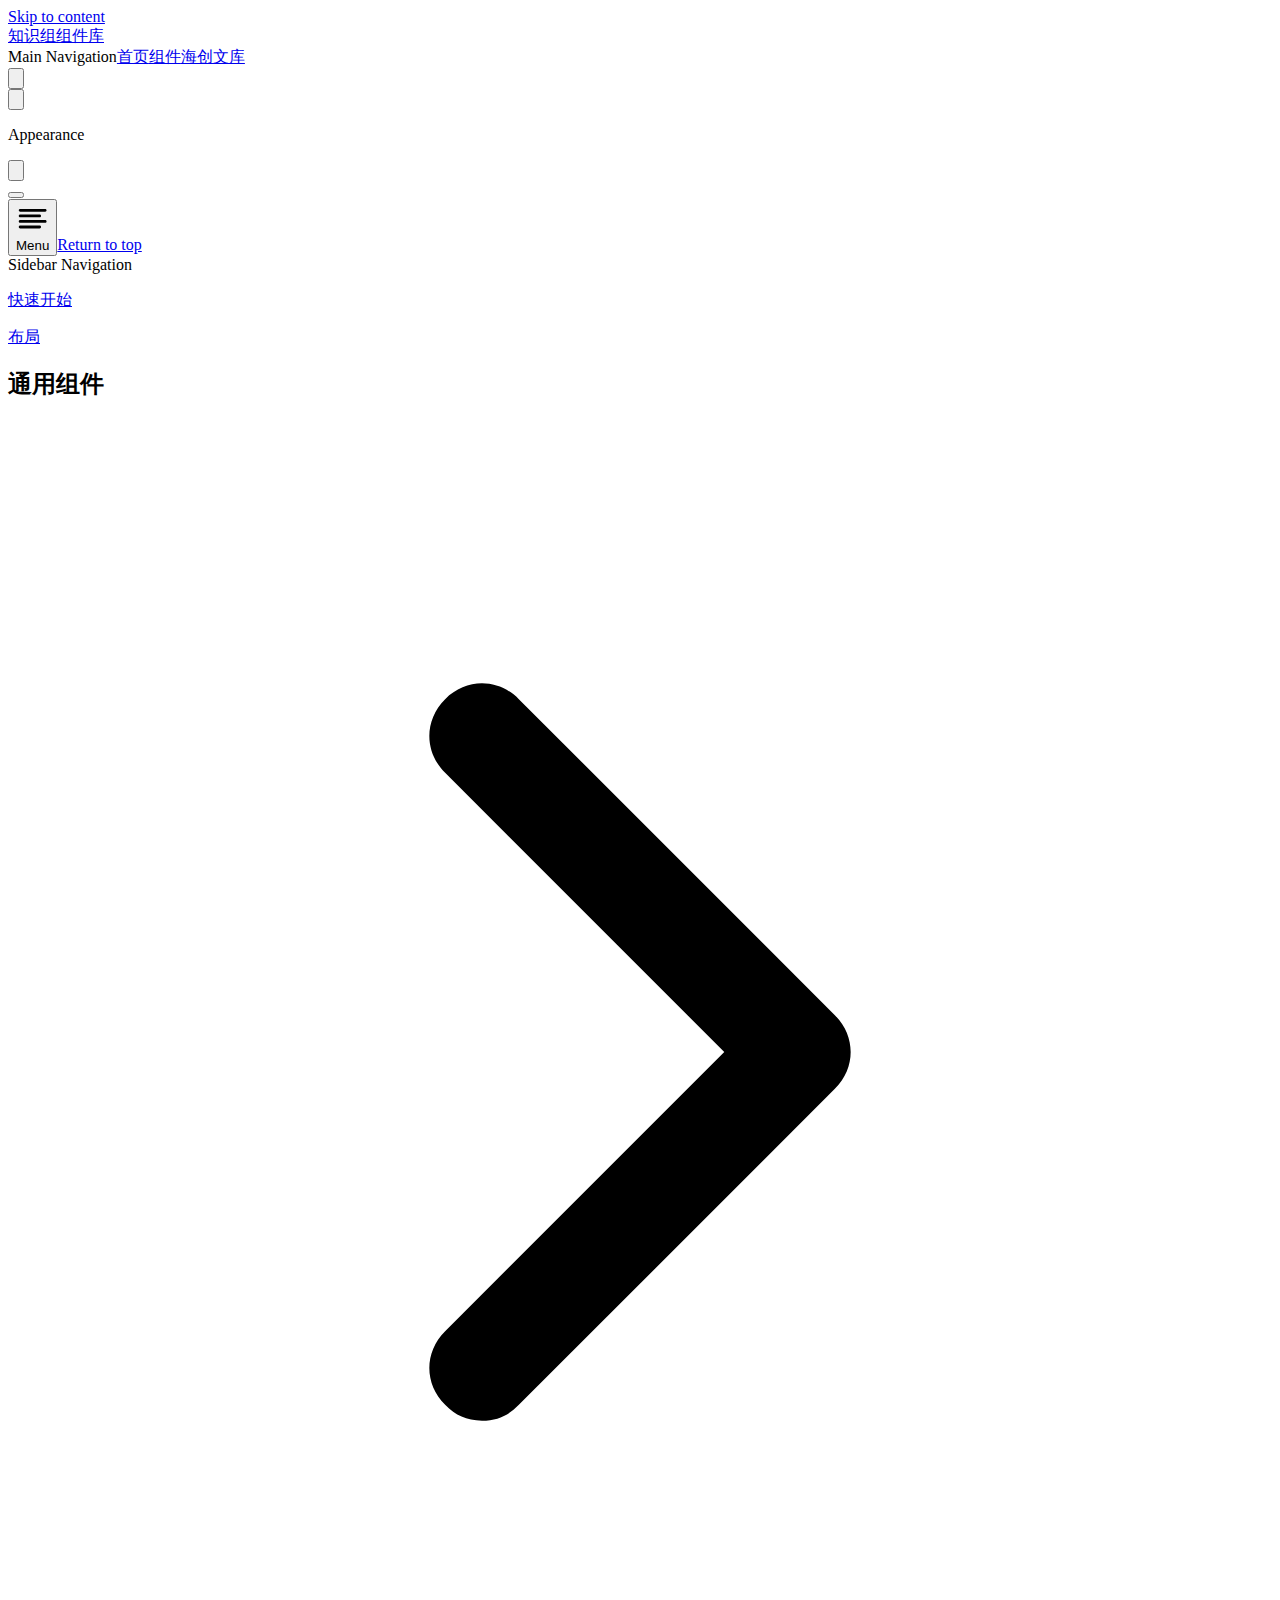
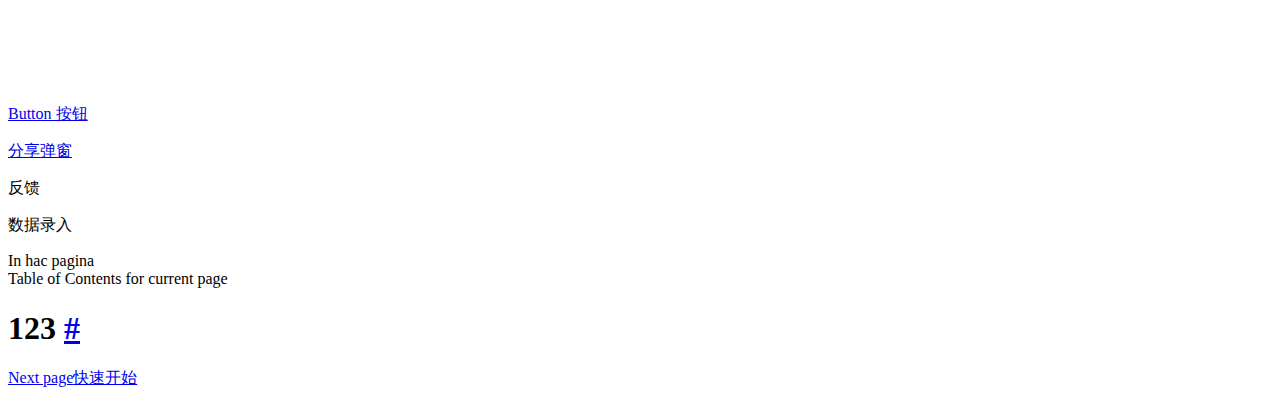
==== commit 481724ae: "fix" ====
--- a/components/index.html
+++ b/components/index.html
@@ -5,16 +5,16 @@
     <meta name="viewport" content="width=device-width,initial-scale=1">
     <title>123 | hczy-ui</title>
     <meta name="description" content="A VitePress site">
-    <link rel="preload stylesheet" href="/assets/style.53aad2ac.css" as="style">
-    <link rel="modulepreload" href="/assets/app.c8b54fea.js">
-    <link rel="modulepreload" href="/assets/components_index.md.b02fc801.lean.js">
+    <link rel="preload stylesheet" href="/zhy-bolg/assets/style.88fe308a.css" as="style">
+    <link rel="modulepreload" href="/zhy-bolg/assets/app.68ad233b.js">
+    <link rel="modulepreload" href="/zhy-bolg/assets/components_index.md.73ed1977.lean.js">
     
     <script id="check-dark-light">(()=>{const e=localStorage.getItem("vitepress-theme-appearance")||"",a=window.matchMedia("(prefers-color-scheme: dark)").matches;(!e||e==="auto"?a:e==="dark")&&document.documentElement.classList.add("dark")})();</script>
   </head>
   <body>
-    <div id="app"><div class="Layout" data-v-35c26ed0><!--[--><!--]--><!--[--><span tabindex="-1" data-v-6541619d></span><a href="#VPContent" class="VPSkipLink visually-hidden" data-v-6541619d> Skip to content </a><!--]--><!----><header class="VPNav" data-v-35c26ed0 data-v-e6cbc882><div class="VPNavBar has-sidebar" data-v-e6cbc882 data-v-6816e725><div class="container" data-v-6816e725><div class="title" data-v-6816e725><div class="VPNavBarTitle has-sidebar" data-v-6816e725 data-v-07f332f5><a class="title" href="/" data-v-07f332f5><!--[--><!--]--><!----><!--[-->知识组组件库<!--]--><!--[--><!--]--></a></div></div><div class="content" data-v-6816e725><div class="curtain" data-v-6816e725></div><div class="content-body" data-v-6816e725><!--[--><!--]--><!----><nav aria-labelledby="main-nav-aria-label" class="VPNavBarMenu menu" data-v-6816e725 data-v-8c1210cd><span id="main-nav-aria-label" class="visually-hidden" data-v-8c1210cd>Main Navigation</span><!--[--><!--[--><a class="VPLink link VPNavBarMenuLink" href="/" data-v-8c1210cd data-v-b1c957cc data-v-ef7fca0d><!--[-->首页<!--]--><!----></a><!--]--><!--[--><a class="VPLink link VPNavBarMenuLink active" href="/components/" data-v-8c1210cd data-v-b1c957cc data-v-ef7fca0d><!--[-->组件<!--]--><!----></a><!--]--><!--[--><a class="VPLink link VPNavBarMenuLink" href="https://github.com/..." target="_blank" rel="noreferrer" data-v-8c1210cd data-v-b1c957cc data-v-ef7fca0d><!--[-->海创文库<!--]--><!----></a><!--]--><!--]--></nav><!----><div class="VPNavBarAppearance appearance" data-v-6816e725 data-v-dcaa1253><button class="VPSwitch VPSwitchAppearance" type="button" role="switch" aria-label="toggle dark mode" aria-checked="false" data-v-dcaa1253 data-v-19ba3a77 data-v-4787c10a><span class="check" data-v-4787c10a><span class="icon" data-v-4787c10a><!--[--><svg xmlns="http://www.w3.org/2000/svg" aria-hidden="true" focusable="false" viewbox="0 0 24 24" class="sun" data-v-19ba3a77><path d="M12,18c-3.3,0-6-2.7-6-6s2.7-6,6-6s6,2.7,6,6S15.3,18,12,18zM12,8c-2.2,0-4,1.8-4,4c0,2.2,1.8,4,4,4c2.2,0,4-1.8,4-4C16,9.8,14.2,8,12,8z"></path><path d="M12,4c-0.6,0-1-0.4-1-1V1c0-0.6,0.4-1,1-1s1,0.4,1,1v2C13,3.6,12.6,4,12,4z"></path><path d="M12,24c-0.6,0-1-0.4-1-1v-2c0-0.6,0.4-1,1-1s1,0.4,1,1v2C13,23.6,12.6,24,12,24z"></path><path d="M5.6,6.6c-0.3,0-0.5-0.1-0.7-0.3L3.5,4.9c-0.4-0.4-0.4-1,0-1.4s1-0.4,1.4,0l1.4,1.4c0.4,0.4,0.4,1,0,1.4C6.2,6.5,5.9,6.6,5.6,6.6z"></path><path d="M19.8,20.8c-0.3,0-0.5-0.1-0.7-0.3l-1.4-1.4c-0.4-0.4-0.4-1,0-1.4s1-0.4,1.4,0l1.4,1.4c0.4,0.4,0.4,1,0,1.4C20.3,20.7,20,20.8,19.8,20.8z"></path><path d="M3,13H1c-0.6,0-1-0.4-1-1s0.4-1,1-1h2c0.6,0,1,0.4,1,1S3.6,13,3,13z"></path><path d="M23,13h-2c-0.6,0-1-0.4-1-1s0.4-1,1-1h2c0.6,0,1,0.4,1,1S23.6,13,23,13z"></path><path d="M4.2,20.8c-0.3,0-0.5-0.1-0.7-0.3c-0.4-0.4-0.4-1,0-1.4l1.4-1.4c0.4-0.4,1-0.4,1.4,0s0.4,1,0,1.4l-1.4,1.4C4.7,20.7,4.5,20.8,4.2,20.8z"></path><path d="M18.4,6.6c-0.3,0-0.5-0.1-0.7-0.3c-0.4-0.4-0.4-1,0-1.4l1.4-1.4c0.4-0.4,1-0.4,1.4,0s0.4,1,0,1.4l-1.4,1.4C18.9,6.5,18.6,6.6,18.4,6.6z"></path></svg><svg xmlns="http://www.w3.org/2000/svg" aria-hidden="true" focusable="false" viewbox="0 0 24 24" class="moon" data-v-19ba3a77><path d="M12.1,22c-0.3,0-0.6,0-0.9,0c-5.5-0.5-9.5-5.4-9-10.9c0.4-4.8,4.2-8.6,9-9c0.4,0,0.8,0.2,1,0.5c0.2,0.3,0.2,0.8-0.1,1.1c-2,2.7-1.4,6.4,1.3,8.4c2.1,1.6,5,1.6,7.1,0c0.3-0.2,0.7-0.3,1.1-0.1c0.3,0.2,0.5,0.6,0.5,1c-0.2,2.7-1.5,5.1-3.6,6.8C16.6,21.2,14.4,22,12.1,22zM9.3,4.4c-2.9,1-5,3.6-5.2,6.8c-0.4,4.4,2.8,8.3,7.2,8.7c2.1,0.2,4.2-0.4,5.8-1.8c1.1-0.9,1.9-2.1,2.4-3.4c-2.5,0.9-5.3,0.5-7.5-1.1C9.2,11.4,8.1,7.7,9.3,4.4z"></path></svg><!--]--></span></span></button></div><!----><div class="VPFlyout VPNavBarExtra extra" data-v-6816e725 data-v-fc88e319 data-v-a99ef5df><button type="button" class="button" aria-haspopup="true" aria-expanded="false" aria-label="extra navigation" data-v-a99ef5df><svg xmlns="http://www.w3.org/2000/svg" aria-hidden="true" focusable="false" viewbox="0 0 24 24" class="icon" data-v-a99ef5df><circle cx="12" cy="12" r="2"></circle><circle cx="19" cy="12" r="2"></circle><circle cx="5" cy="12" r="2"></circle></svg></button><div class="menu" data-v-a99ef5df><div class="VPMenu" data-v-a99ef5df data-v-aa92d9ba><!----><!--[--><!--[--><!----><div class="group" data-v-fc88e319><div class="item appearance" data-v-fc88e319><p class="label" data-v-fc88e319>Appearance</p><div class="appearance-action" data-v-fc88e319><button class="VPSwitch VPSwitchAppearance" type="button" role="switch" aria-label="toggle dark mode" aria-checked="false" data-v-fc88e319 data-v-19ba3a77 data-v-4787c10a><span class="check" data-v-4787c10a><span class="icon" data-v-4787c10a><!--[--><svg xmlns="http://www.w3.org/2000/svg" aria-hidden="true" focusable="false" viewbox="0 0 24 24" class="sun" data-v-19ba3a77><path d="M12,18c-3.3,0-6-2.7-6-6s2.7-6,6-6s6,2.7,6,6S15.3,18,12,18zM12,8c-2.2,0-4,1.8-4,4c0,2.2,1.8,4,4,4c2.2,0,4-1.8,4-4C16,9.8,14.2,8,12,8z"></path><path d="M12,4c-0.6,0-1-0.4-1-1V1c0-0.6,0.4-1,1-1s1,0.4,1,1v2C13,3.6,12.6,4,12,4z"></path><path d="M12,24c-0.6,0-1-0.4-1-1v-2c0-0.6,0.4-1,1-1s1,0.4,1,1v2C13,23.6,12.6,24,12,24z"></path><path d="M5.6,6.6c-0.3,0-0.5-0.1-0.7-0.3L3.5,4.9c-0.4-0.4-0.4-1,0-1.4s1-0.4,1.4,0l1.4,1.4c0.4,0.4,0.4,1,0,1.4C6.2,6.5,5.9,6.6,5.6,6.6z"></path><path d="M19.8,20.8c-0.3,0-0.5-0.1-0.7-0.3l-1.4-1.4c-0.4-0.4-0.4-1,0-1.4s1-0.4,1.4,0l1.4,1.4c0.4,0.4,0.4,1,0,1.4C20.3,20.7,20,20.8,19.8,20.8z"></path><path d="M3,13H1c-0.6,0-1-0.4-1-1s0.4-1,1-1h2c0.6,0,1,0.4,1,1S3.6,13,3,13z"></path><path d="M23,13h-2c-0.6,0-1-0.4-1-1s0.4-1,1-1h2c0.6,0,1,0.4,1,1S23.6,13,23,13z"></path><path d="M4.2,20.8c-0.3,0-0.5-0.1-0.7-0.3c-0.4-0.4-0.4-1,0-1.4l1.4-1.4c0.4-0.4,1-0.4,1.4,0s0.4,1,0,1.4l-1.4,1.4C4.7,20.7,4.5,20.8,4.2,20.8z"></path><path d="M18.4,6.6c-0.3,0-0.5-0.1-0.7-0.3c-0.4-0.4-0.4-1,0-1.4l1.4-1.4c0.4-0.4,1-0.4,1.4,0s0.4,1,0,1.4l-1.4,1.4C18.9,6.5,18.6,6.6,18.4,6.6z"></path></svg><svg xmlns="http://www.w3.org/2000/svg" aria-hidden="true" focusable="false" viewbox="0 0 24 24" class="moon" data-v-19ba3a77><path d="M12.1,22c-0.3,0-0.6,0-0.9,0c-5.5-0.5-9.5-5.4-9-10.9c0.4-4.8,4.2-8.6,9-9c0.4,0,0.8,0.2,1,0.5c0.2,0.3,0.2,0.8-0.1,1.1c-2,2.7-1.4,6.4,1.3,8.4c2.1,1.6,5,1.6,7.1,0c0.3-0.2,0.7-0.3,1.1-0.1c0.3,0.2,0.5,0.6,0.5,1c-0.2,2.7-1.5,5.1-3.6,6.8C16.6,21.2,14.4,22,12.1,22zM9.3,4.4c-2.9,1-5,3.6-5.2,6.8c-0.4,4.4,2.8,8.3,7.2,8.7c2.1,0.2,4.2-0.4,5.8-1.8c1.1-0.9,1.9-2.1,2.4-3.4c-2.5,0.9-5.3,0.5-7.5-1.1C9.2,11.4,8.1,7.7,9.3,4.4z"></path></svg><!--]--></span></span></button></div></div></div><!----><!--]--><!--]--></div></div></div><!--[--><!--]--><button type="button" class="VPNavBarHamburger hamburger" aria-label="mobile navigation" aria-expanded="false" aria-controls="VPNavScreen" data-v-6816e725 data-v-3ee3f76e><span class="container" data-v-3ee3f76e><span class="top" data-v-3ee3f76e></span><span class="middle" data-v-3ee3f76e></span><span class="bottom" data-v-3ee3f76e></span></span></button></div></div></div></div><!----></header><div class="VPLocalNav" data-v-35c26ed0 data-v-d2ea4520><button class="menu" aria-expanded="false" aria-controls="VPSidebarNav" data-v-d2ea4520><svg xmlns="http://www.w3.org/2000/svg" aria-hidden="true" focusable="false" viewbox="0 0 24 24" class="menu-icon" data-v-d2ea4520><path d="M17,11H3c-0.6,0-1-0.4-1-1s0.4-1,1-1h14c0.6,0,1,0.4,1,1S17.6,11,17,11z"></path><path d="M21,7H3C2.4,7,2,6.6,2,6s0.4-1,1-1h18c0.6,0,1,0.4,1,1S21.6,7,21,7z"></path><path d="M21,15H3c-0.6,0-1-0.4-1-1s0.4-1,1-1h18c0.6,0,1,0.4,1,1S21.6,15,21,15z"></path><path d="M17,19H3c-0.6,0-1-0.4-1-1s0.4-1,1-1h14c0.6,0,1,0.4,1,1S17.6,19,17,19z"></path></svg><span class="menu-text" data-v-d2ea4520>Menu</span></button><a class="top-link" href="#" data-v-d2ea4520>Return to top</a></div><aside class="VPSidebar" data-v-35c26ed0 data-v-ff3e8127><div class="curtain" data-v-ff3e8127></div><nav class="nav" id="VPSidebarNav" aria-labelledby="sidebar-aria-label" tabindex="-1" data-v-ff3e8127><span class="visually-hidden" id="sidebar-aria-label" data-v-ff3e8127> Sidebar Navigation </span><!--[--><!--]--><!--[--><div class="group" data-v-ff3e8127><section class="VPSidebarItem level-0" data-v-ff3e8127 data-v-0921876a><!----><div class="items" data-v-0921876a><!--[--><div class="VPSidebarItem level-1 is-link" data-v-0921876a data-v-0921876a><div class="item" data-v-0921876a><div class="indicator" data-v-0921876a></div><a class="VPLink link link" href="/" data-v-0921876a data-v-ef7fca0d><!--[--><p class="text" data-v-0921876a>快速开始</p><!--]--><!----></a><!----></div><!----></div><div class="VPSidebarItem level-1 is-link" data-v-0921876a data-v-0921876a><div class="item" data-v-0921876a><div class="indicator" data-v-0921876a></div><a class="VPLink link link" href="/" data-v-0921876a data-v-ef7fca0d><!--[--><p class="text" data-v-0921876a>布局</p><!--]--><!----></a><!----></div><!----></div><!--]--></div></section></div><div class="group" data-v-ff3e8127><section class="VPSidebarItem level-0 collapsible" data-v-ff3e8127 data-v-0921876a><div class="item" role="button" data-v-0921876a><div class="indicator" data-v-0921876a></div><a class="VPLink link" data-v-0921876a data-v-ef7fca0d><!--[--><h2 class="text" data-v-0921876a>通用组件</h2><!--]--><!----></a><div class="caret" role="button" data-v-0921876a><svg xmlns="http://www.w3.org/2000/svg" aria-hidden="true" focusable="false" viewbox="0 0 24 24" class="caret-icon" data-v-0921876a><path d="M9,19c-0.3,0-0.5-0.1-0.7-0.3c-0.4-0.4-0.4-1,0-1.4l5.3-5.3L8.3,6.7c-0.4-0.4-0.4-1,0-1.4s1-0.4,1.4,0l6,6c0.4,0.4,0.4,1,0,1.4l-6,6C9.5,18.9,9.3,19,9,19z"></path></svg></div></div><div class="items" data-v-0921876a><!--[--><div class="VPSidebarItem level-1 is-link" data-v-0921876a data-v-0921876a><div class="item" data-v-0921876a><div class="indicator" data-v-0921876a></div><a class="VPLink link link" href="/components/button/" data-v-0921876a data-v-ef7fca0d><!--[--><p class="text" data-v-0921876a>Button 按钮</p><!--]--><!----></a><!----></div><!----></div><div class="VPSidebarItem level-1 is-link" data-v-0921876a data-v-0921876a><div class="item" data-v-0921876a><div class="indicator" data-v-0921876a></div><a class="VPLink link link" href="/" data-v-0921876a data-v-ef7fca0d><!--[--><p class="text" data-v-0921876a>分享弹窗</p><!--]--><!----></a><!----></div><!----></div><!--]--></div></section></div><div class="group" data-v-ff3e8127><section class="VPSidebarItem level-0" data-v-ff3e8127 data-v-0921876a><!----><div class="items" data-v-0921876a><!--[--><div class="VPSidebarItem level-1" data-v-0921876a data-v-0921876a><div class="item" role="button" data-v-0921876a><div class="indicator" data-v-0921876a></div><a class="VPLink link" data-v-0921876a data-v-ef7fca0d><!--[--><p class="text" data-v-0921876a>反馈</p><!--]--><!----></a><!----></div><!----></div><div class="VPSidebarItem level-1" data-v-0921876a data-v-0921876a><div class="item" role="button" data-v-0921876a><div class="indicator" data-v-0921876a></div><a class="VPLink link" data-v-0921876a data-v-ef7fca0d><!--[--><p class="text" data-v-0921876a>数据录入</p><!--]--><!----></a><!----></div><!----></div><!--]--></div></section></div><!--]--><!--[--><!--]--></nav></aside><div class="VPContent has-sidebar" id="VPContent" data-v-35c26ed0 data-v-f204a556><div class="VPDoc has-sidebar has-aside" data-v-f204a556 data-v-3bc36cd4><div class="container" data-v-3bc36cd4><div class="aside" data-v-3bc36cd4><div class="aside-curtain" data-v-3bc36cd4></div><div class="aside-container" data-v-3bc36cd4><div class="aside-content" data-v-3bc36cd4><div class="VPDocAside" data-v-3bc36cd4 data-v-aeb160ab><!--[--><!--]--><!--[--><!--]--><div class="VPDocAsideOutline" data-v-aeb160ab data-v-89759b19><div class="content" data-v-89759b19><div class="outline-marker" data-v-89759b19></div><div class="outline-title" data-v-89759b19>In hac pagina</div><nav aria-labelledby="doc-outline-aria-label" data-v-89759b19><span class="visually-hidden" id="doc-outline-aria-label" data-v-89759b19> Table of Contents for current page </span><ul class="root" data-v-89759b19 data-v-a5b9d66e><!--[--><!--]--></ul></nav></div></div><!--[--><!--]--><div class="spacer" data-v-aeb160ab></div><!--[--><!--]--><!----><!--[--><!--]--><!--[--><!--]--></div></div></div></div><div class="content" data-v-3bc36cd4><div class="content-container" data-v-3bc36cd4><!--[--><!--]--><main class="main" data-v-3bc36cd4><div style="position:relative;" class="vp-doc _components_index" data-v-3bc36cd4><div><h1 id="_123" tabindex="-1">123 <a class="header-anchor" href="#_123" aria-hidden="true">#</a></h1></div></div></main><!--[--><!--]--><footer class="VPDocFooter" data-v-3bc36cd4 data-v-ddb87cfe><!----><div class="prev-next" data-v-ddb87cfe><div class="pager" data-v-ddb87cfe><!----></div><div class="pager" data-v-ddb87cfe><a class="pager-link next" href="/" data-v-ddb87cfe><span class="desc" data-v-ddb87cfe>Next page</span><span class="title" data-v-ddb87cfe>快速开始</span></a></div></div></footer><!--[--><!--]--></div></div></div></div></div><!----><!--[--><!--]--></div></div>
-    <script>__VP_HASH_MAP__ = JSON.parse("{\"components_index.md\":\"b02fc801\",\"index.md\":\"1f86c9ad\",\"components_button_index.md\":\"ef68890c\"}")</script>
-    <script type="module" async src="/assets/app.c8b54fea.js"></script>
+    <div id="app"><div class="Layout" data-v-35c26ed0><!--[--><!--]--><!--[--><span tabindex="-1" data-v-6541619d></span><a href="#VPContent" class="VPSkipLink visually-hidden" data-v-6541619d> Skip to content </a><!--]--><!----><header class="VPNav" data-v-35c26ed0 data-v-e6cbc882><div class="VPNavBar has-sidebar" data-v-e6cbc882 data-v-6816e725><div class="container" data-v-6816e725><div class="title" data-v-6816e725><div class="VPNavBarTitle has-sidebar" data-v-6816e725 data-v-07f332f5><a class="title" href="/zhy-bolg/" data-v-07f332f5><!--[--><!--]--><!----><!--[-->知识组组件库<!--]--><!--[--><!--]--></a></div></div><div class="content" data-v-6816e725><div class="curtain" data-v-6816e725></div><div class="content-body" data-v-6816e725><!--[--><!--]--><!----><nav aria-labelledby="main-nav-aria-label" class="VPNavBarMenu menu" data-v-6816e725 data-v-8c1210cd><span id="main-nav-aria-label" class="visually-hidden" data-v-8c1210cd>Main Navigation</span><!--[--><!--[--><a class="VPLink link VPNavBarMenuLink" href="/zhy-bolg/" data-v-8c1210cd data-v-b1c957cc data-v-ef7fca0d><!--[-->首页<!--]--><!----></a><!--]--><!--[--><a class="VPLink link VPNavBarMenuLink active" href="/zhy-bolg/components/" data-v-8c1210cd data-v-b1c957cc data-v-ef7fca0d><!--[-->组件<!--]--><!----></a><!--]--><!--[--><a class="VPLink link VPNavBarMenuLink" href="https://github.com/..." target="_blank" rel="noreferrer" data-v-8c1210cd data-v-b1c957cc data-v-ef7fca0d><!--[-->海创文库<!--]--><!----></a><!--]--><!--]--></nav><!----><div class="VPNavBarAppearance appearance" data-v-6816e725 data-v-dcaa1253><button class="VPSwitch VPSwitchAppearance" type="button" role="switch" aria-label="toggle dark mode" aria-checked="false" data-v-dcaa1253 data-v-19ba3a77 data-v-4787c10a><span class="check" data-v-4787c10a><span class="icon" data-v-4787c10a><!--[--><svg xmlns="http://www.w3.org/2000/svg" aria-hidden="true" focusable="false" viewbox="0 0 24 24" class="sun" data-v-19ba3a77><path d="M12,18c-3.3,0-6-2.7-6-6s2.7-6,6-6s6,2.7,6,6S15.3,18,12,18zM12,8c-2.2,0-4,1.8-4,4c0,2.2,1.8,4,4,4c2.2,0,4-1.8,4-4C16,9.8,14.2,8,12,8z"></path><path d="M12,4c-0.6,0-1-0.4-1-1V1c0-0.6,0.4-1,1-1s1,0.4,1,1v2C13,3.6,12.6,4,12,4z"></path><path d="M12,24c-0.6,0-1-0.4-1-1v-2c0-0.6,0.4-1,1-1s1,0.4,1,1v2C13,23.6,12.6,24,12,24z"></path><path d="M5.6,6.6c-0.3,0-0.5-0.1-0.7-0.3L3.5,4.9c-0.4-0.4-0.4-1,0-1.4s1-0.4,1.4,0l1.4,1.4c0.4,0.4,0.4,1,0,1.4C6.2,6.5,5.9,6.6,5.6,6.6z"></path><path d="M19.8,20.8c-0.3,0-0.5-0.1-0.7-0.3l-1.4-1.4c-0.4-0.4-0.4-1,0-1.4s1-0.4,1.4,0l1.4,1.4c0.4,0.4,0.4,1,0,1.4C20.3,20.7,20,20.8,19.8,20.8z"></path><path d="M3,13H1c-0.6,0-1-0.4-1-1s0.4-1,1-1h2c0.6,0,1,0.4,1,1S3.6,13,3,13z"></path><path d="M23,13h-2c-0.6,0-1-0.4-1-1s0.4-1,1-1h2c0.6,0,1,0.4,1,1S23.6,13,23,13z"></path><path d="M4.2,20.8c-0.3,0-0.5-0.1-0.7-0.3c-0.4-0.4-0.4-1,0-1.4l1.4-1.4c0.4-0.4,1-0.4,1.4,0s0.4,1,0,1.4l-1.4,1.4C4.7,20.7,4.5,20.8,4.2,20.8z"></path><path d="M18.4,6.6c-0.3,0-0.5-0.1-0.7-0.3c-0.4-0.4-0.4-1,0-1.4l1.4-1.4c0.4-0.4,1-0.4,1.4,0s0.4,1,0,1.4l-1.4,1.4C18.9,6.5,18.6,6.6,18.4,6.6z"></path></svg><svg xmlns="http://www.w3.org/2000/svg" aria-hidden="true" focusable="false" viewbox="0 0 24 24" class="moon" data-v-19ba3a77><path d="M12.1,22c-0.3,0-0.6,0-0.9,0c-5.5-0.5-9.5-5.4-9-10.9c0.4-4.8,4.2-8.6,9-9c0.4,0,0.8,0.2,1,0.5c0.2,0.3,0.2,0.8-0.1,1.1c-2,2.7-1.4,6.4,1.3,8.4c2.1,1.6,5,1.6,7.1,0c0.3-0.2,0.7-0.3,1.1-0.1c0.3,0.2,0.5,0.6,0.5,1c-0.2,2.7-1.5,5.1-3.6,6.8C16.6,21.2,14.4,22,12.1,22zM9.3,4.4c-2.9,1-5,3.6-5.2,6.8c-0.4,4.4,2.8,8.3,7.2,8.7c2.1,0.2,4.2-0.4,5.8-1.8c1.1-0.9,1.9-2.1,2.4-3.4c-2.5,0.9-5.3,0.5-7.5-1.1C9.2,11.4,8.1,7.7,9.3,4.4z"></path></svg><!--]--></span></span></button></div><!----><div class="VPFlyout VPNavBarExtra extra" data-v-6816e725 data-v-fc88e319 data-v-a99ef5df><button type="button" class="button" aria-haspopup="true" aria-expanded="false" aria-label="extra navigation" data-v-a99ef5df><svg xmlns="http://www.w3.org/2000/svg" aria-hidden="true" focusable="false" viewbox="0 0 24 24" class="icon" data-v-a99ef5df><circle cx="12" cy="12" r="2"></circle><circle cx="19" cy="12" r="2"></circle><circle cx="5" cy="12" r="2"></circle></svg></button><div class="menu" data-v-a99ef5df><div class="VPMenu" data-v-a99ef5df data-v-aa92d9ba><!----><!--[--><!--[--><!----><div class="group" data-v-fc88e319><div class="item appearance" data-v-fc88e319><p class="label" data-v-fc88e319>Appearance</p><div class="appearance-action" data-v-fc88e319><button class="VPSwitch VPSwitchAppearance" type="button" role="switch" aria-label="toggle dark mode" aria-checked="false" data-v-fc88e319 data-v-19ba3a77 data-v-4787c10a><span class="check" data-v-4787c10a><span class="icon" data-v-4787c10a><!--[--><svg xmlns="http://www.w3.org/2000/svg" aria-hidden="true" focusable="false" viewbox="0 0 24 24" class="sun" data-v-19ba3a77><path d="M12,18c-3.3,0-6-2.7-6-6s2.7-6,6-6s6,2.7,6,6S15.3,18,12,18zM12,8c-2.2,0-4,1.8-4,4c0,2.2,1.8,4,4,4c2.2,0,4-1.8,4-4C16,9.8,14.2,8,12,8z"></path><path d="M12,4c-0.6,0-1-0.4-1-1V1c0-0.6,0.4-1,1-1s1,0.4,1,1v2C13,3.6,12.6,4,12,4z"></path><path d="M12,24c-0.6,0-1-0.4-1-1v-2c0-0.6,0.4-1,1-1s1,0.4,1,1v2C13,23.6,12.6,24,12,24z"></path><path d="M5.6,6.6c-0.3,0-0.5-0.1-0.7-0.3L3.5,4.9c-0.4-0.4-0.4-1,0-1.4s1-0.4,1.4,0l1.4,1.4c0.4,0.4,0.4,1,0,1.4C6.2,6.5,5.9,6.6,5.6,6.6z"></path><path d="M19.8,20.8c-0.3,0-0.5-0.1-0.7-0.3l-1.4-1.4c-0.4-0.4-0.4-1,0-1.4s1-0.4,1.4,0l1.4,1.4c0.4,0.4,0.4,1,0,1.4C20.3,20.7,20,20.8,19.8,20.8z"></path><path d="M3,13H1c-0.6,0-1-0.4-1-1s0.4-1,1-1h2c0.6,0,1,0.4,1,1S3.6,13,3,13z"></path><path d="M23,13h-2c-0.6,0-1-0.4-1-1s0.4-1,1-1h2c0.6,0,1,0.4,1,1S23.6,13,23,13z"></path><path d="M4.2,20.8c-0.3,0-0.5-0.1-0.7-0.3c-0.4-0.4-0.4-1,0-1.4l1.4-1.4c0.4-0.4,1-0.4,1.4,0s0.4,1,0,1.4l-1.4,1.4C4.7,20.7,4.5,20.8,4.2,20.8z"></path><path d="M18.4,6.6c-0.3,0-0.5-0.1-0.7-0.3c-0.4-0.4-0.4-1,0-1.4l1.4-1.4c0.4-0.4,1-0.4,1.4,0s0.4,1,0,1.4l-1.4,1.4C18.9,6.5,18.6,6.6,18.4,6.6z"></path></svg><svg xmlns="http://www.w3.org/2000/svg" aria-hidden="true" focusable="false" viewbox="0 0 24 24" class="moon" data-v-19ba3a77><path d="M12.1,22c-0.3,0-0.6,0-0.9,0c-5.5-0.5-9.5-5.4-9-10.9c0.4-4.8,4.2-8.6,9-9c0.4,0,0.8,0.2,1,0.5c0.2,0.3,0.2,0.8-0.1,1.1c-2,2.7-1.4,6.4,1.3,8.4c2.1,1.6,5,1.6,7.1,0c0.3-0.2,0.7-0.3,1.1-0.1c0.3,0.2,0.5,0.6,0.5,1c-0.2,2.7-1.5,5.1-3.6,6.8C16.6,21.2,14.4,22,12.1,22zM9.3,4.4c-2.9,1-5,3.6-5.2,6.8c-0.4,4.4,2.8,8.3,7.2,8.7c2.1,0.2,4.2-0.4,5.8-1.8c1.1-0.9,1.9-2.1,2.4-3.4c-2.5,0.9-5.3,0.5-7.5-1.1C9.2,11.4,8.1,7.7,9.3,4.4z"></path></svg><!--]--></span></span></button></div></div></div><!----><!--]--><!--]--></div></div></div><!--[--><!--]--><button type="button" class="VPNavBarHamburger hamburger" aria-label="mobile navigation" aria-expanded="false" aria-controls="VPNavScreen" data-v-6816e725 data-v-3ee3f76e><span class="container" data-v-3ee3f76e><span class="top" data-v-3ee3f76e></span><span class="middle" data-v-3ee3f76e></span><span class="bottom" data-v-3ee3f76e></span></span></button></div></div></div></div><!----></header><div class="VPLocalNav" data-v-35c26ed0 data-v-d2ea4520><button class="menu" aria-expanded="false" aria-controls="VPSidebarNav" data-v-d2ea4520><svg xmlns="http://www.w3.org/2000/svg" aria-hidden="true" focusable="false" viewbox="0 0 24 24" class="menu-icon" data-v-d2ea4520><path d="M17,11H3c-0.6,0-1-0.4-1-1s0.4-1,1-1h14c0.6,0,1,0.4,1,1S17.6,11,17,11z"></path><path d="M21,7H3C2.4,7,2,6.6,2,6s0.4-1,1-1h18c0.6,0,1,0.4,1,1S21.6,7,21,7z"></path><path d="M21,15H3c-0.6,0-1-0.4-1-1s0.4-1,1-1h18c0.6,0,1,0.4,1,1S21.6,15,21,15z"></path><path d="M17,19H3c-0.6,0-1-0.4-1-1s0.4-1,1-1h14c0.6,0,1,0.4,1,1S17.6,19,17,19z"></path></svg><span class="menu-text" data-v-d2ea4520>Menu</span></button><a class="top-link" href="#" data-v-d2ea4520>Return to top</a></div><aside class="VPSidebar" data-v-35c26ed0 data-v-ff3e8127><div class="curtain" data-v-ff3e8127></div><nav class="nav" id="VPSidebarNav" aria-labelledby="sidebar-aria-label" tabindex="-1" data-v-ff3e8127><span class="visually-hidden" id="sidebar-aria-label" data-v-ff3e8127> Sidebar Navigation </span><!--[--><!--]--><!--[--><div class="group" data-v-ff3e8127><section class="VPSidebarItem level-0" data-v-ff3e8127 data-v-0921876a><!----><div class="items" data-v-0921876a><!--[--><div class="VPSidebarItem level-1 is-link" data-v-0921876a data-v-0921876a><div class="item" data-v-0921876a><div class="indicator" data-v-0921876a></div><a class="VPLink link link" href="/zhy-bolg/" data-v-0921876a data-v-ef7fca0d><!--[--><p class="text" data-v-0921876a>快速开始</p><!--]--><!----></a><!----></div><!----></div><div class="VPSidebarItem level-1 is-link" data-v-0921876a data-v-0921876a><div class="item" data-v-0921876a><div class="indicator" data-v-0921876a></div><a class="VPLink link link" href="/zhy-bolg/" data-v-0921876a data-v-ef7fca0d><!--[--><p class="text" data-v-0921876a>布局</p><!--]--><!----></a><!----></div><!----></div><!--]--></div></section></div><div class="group" data-v-ff3e8127><section class="VPSidebarItem level-0 collapsible" data-v-ff3e8127 data-v-0921876a><div class="item" role="button" data-v-0921876a><div class="indicator" data-v-0921876a></div><a class="VPLink link" data-v-0921876a data-v-ef7fca0d><!--[--><h2 class="text" data-v-0921876a>通用组件</h2><!--]--><!----></a><div class="caret" role="button" data-v-0921876a><svg xmlns="http://www.w3.org/2000/svg" aria-hidden="true" focusable="false" viewbox="0 0 24 24" class="caret-icon" data-v-0921876a><path d="M9,19c-0.3,0-0.5-0.1-0.7-0.3c-0.4-0.4-0.4-1,0-1.4l5.3-5.3L8.3,6.7c-0.4-0.4-0.4-1,0-1.4s1-0.4,1.4,0l6,6c0.4,0.4,0.4,1,0,1.4l-6,6C9.5,18.9,9.3,19,9,19z"></path></svg></div></div><div class="items" data-v-0921876a><!--[--><div class="VPSidebarItem level-1 is-link" data-v-0921876a data-v-0921876a><div class="item" data-v-0921876a><div class="indicator" data-v-0921876a></div><a class="VPLink link link" href="/zhy-bolg/components/button/" data-v-0921876a data-v-ef7fca0d><!--[--><p class="text" data-v-0921876a>Button 按钮</p><!--]--><!----></a><!----></div><!----></div><div class="VPSidebarItem level-1 is-link" data-v-0921876a data-v-0921876a><div class="item" data-v-0921876a><div class="indicator" data-v-0921876a></div><a class="VPLink link link" href="/zhy-bolg/" data-v-0921876a data-v-ef7fca0d><!--[--><p class="text" data-v-0921876a>分享弹窗</p><!--]--><!----></a><!----></div><!----></div><!--]--></div></section></div><div class="group" data-v-ff3e8127><section class="VPSidebarItem level-0" data-v-ff3e8127 data-v-0921876a><!----><div class="items" data-v-0921876a><!--[--><div class="VPSidebarItem level-1" data-v-0921876a data-v-0921876a><div class="item" role="button" data-v-0921876a><div class="indicator" data-v-0921876a></div><a class="VPLink link" data-v-0921876a data-v-ef7fca0d><!--[--><p class="text" data-v-0921876a>反馈</p><!--]--><!----></a><!----></div><!----></div><div class="VPSidebarItem level-1" data-v-0921876a data-v-0921876a><div class="item" role="button" data-v-0921876a><div class="indicator" data-v-0921876a></div><a class="VPLink link" data-v-0921876a data-v-ef7fca0d><!--[--><p class="text" data-v-0921876a>数据录入</p><!--]--><!----></a><!----></div><!----></div><!--]--></div></section></div><!--]--><!--[--><!--]--></nav></aside><div class="VPContent has-sidebar" id="VPContent" data-v-35c26ed0 data-v-f204a556><div class="VPDoc has-sidebar has-aside" data-v-f204a556 data-v-3bc36cd4><div class="container" data-v-3bc36cd4><div class="aside" data-v-3bc36cd4><div class="aside-curtain" data-v-3bc36cd4></div><div class="aside-container" data-v-3bc36cd4><div class="aside-content" data-v-3bc36cd4><div class="VPDocAside" data-v-3bc36cd4 data-v-aeb160ab><!--[--><!--]--><!--[--><!--]--><div class="VPDocAsideOutline" data-v-aeb160ab data-v-89759b19><div class="content" data-v-89759b19><div class="outline-marker" data-v-89759b19></div><div class="outline-title" data-v-89759b19>In hac pagina</div><nav aria-labelledby="doc-outline-aria-label" data-v-89759b19><span class="visually-hidden" id="doc-outline-aria-label" data-v-89759b19> Table of Contents for current page </span><ul class="root" data-v-89759b19 data-v-a5b9d66e><!--[--><!--]--></ul></nav></div></div><!--[--><!--]--><div class="spacer" data-v-aeb160ab></div><!--[--><!--]--><!----><!--[--><!--]--><!--[--><!--]--></div></div></div></div><div class="content" data-v-3bc36cd4><div class="content-container" data-v-3bc36cd4><!--[--><!--]--><main class="main" data-v-3bc36cd4><div style="position:relative;" class="vp-doc _zhy-bolg_components_index" data-v-3bc36cd4><div><h1 id="_123" tabindex="-1">123 <a class="header-anchor" href="#_123" aria-hidden="true">#</a></h1></div></div></main><!--[--><!--]--><footer class="VPDocFooter" data-v-3bc36cd4 data-v-ddb87cfe><!----><div class="prev-next" data-v-ddb87cfe><div class="pager" data-v-ddb87cfe><!----></div><div class="pager" data-v-ddb87cfe><a class="pager-link next" href="/zhy-bolg/" data-v-ddb87cfe><span class="desc" data-v-ddb87cfe>Next page</span><span class="title" data-v-ddb87cfe>快速开始</span></a></div></div></footer><!--[--><!--]--></div></div></div></div></div><!----><!--[--><!--]--></div></div>
+    <script>__VP_HASH_MAP__ = JSON.parse("{\"components_index.md\":\"73ed1977\",\"index.md\":\"38afb2d2\",\"components_button_index.md\":\"a5f5a245\"}")</script>
+    <script type="module" async src="/zhy-bolg/assets/app.68ad233b.js"></script>
     
   </body>
 </html>